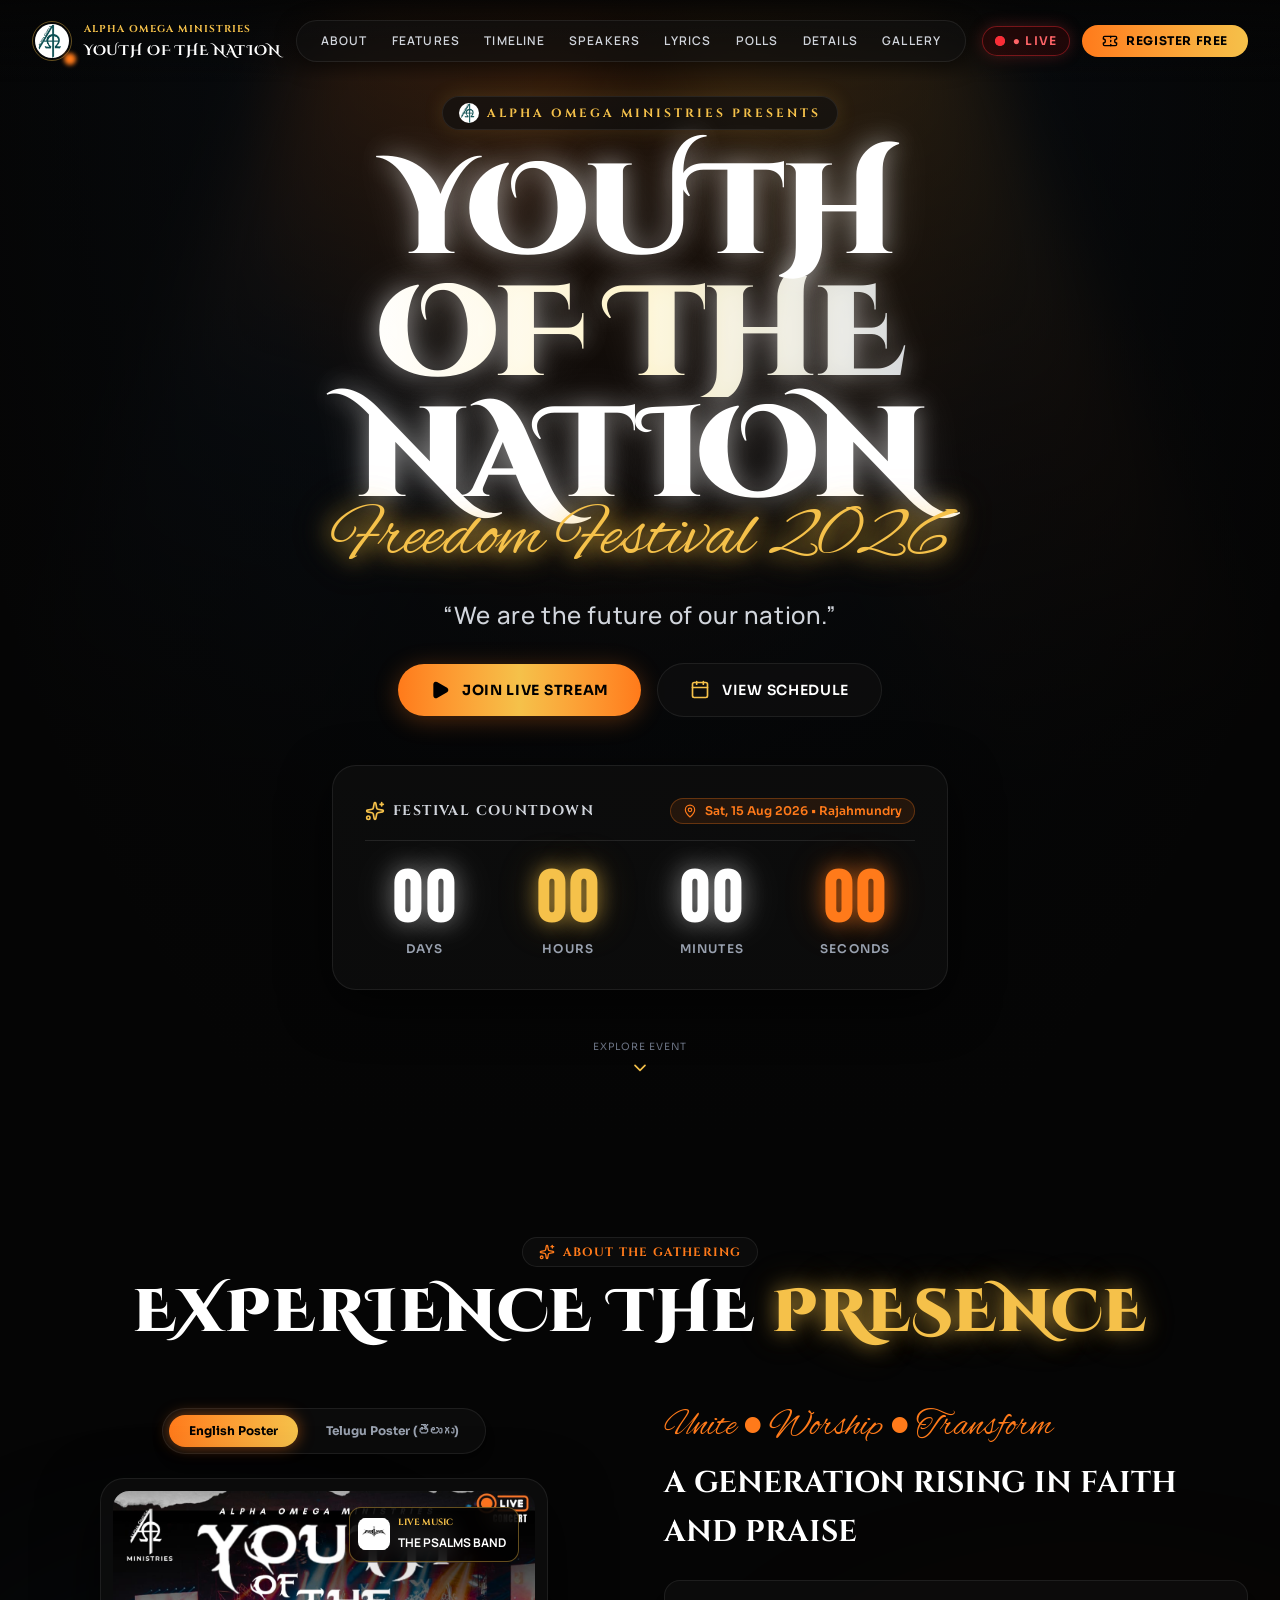
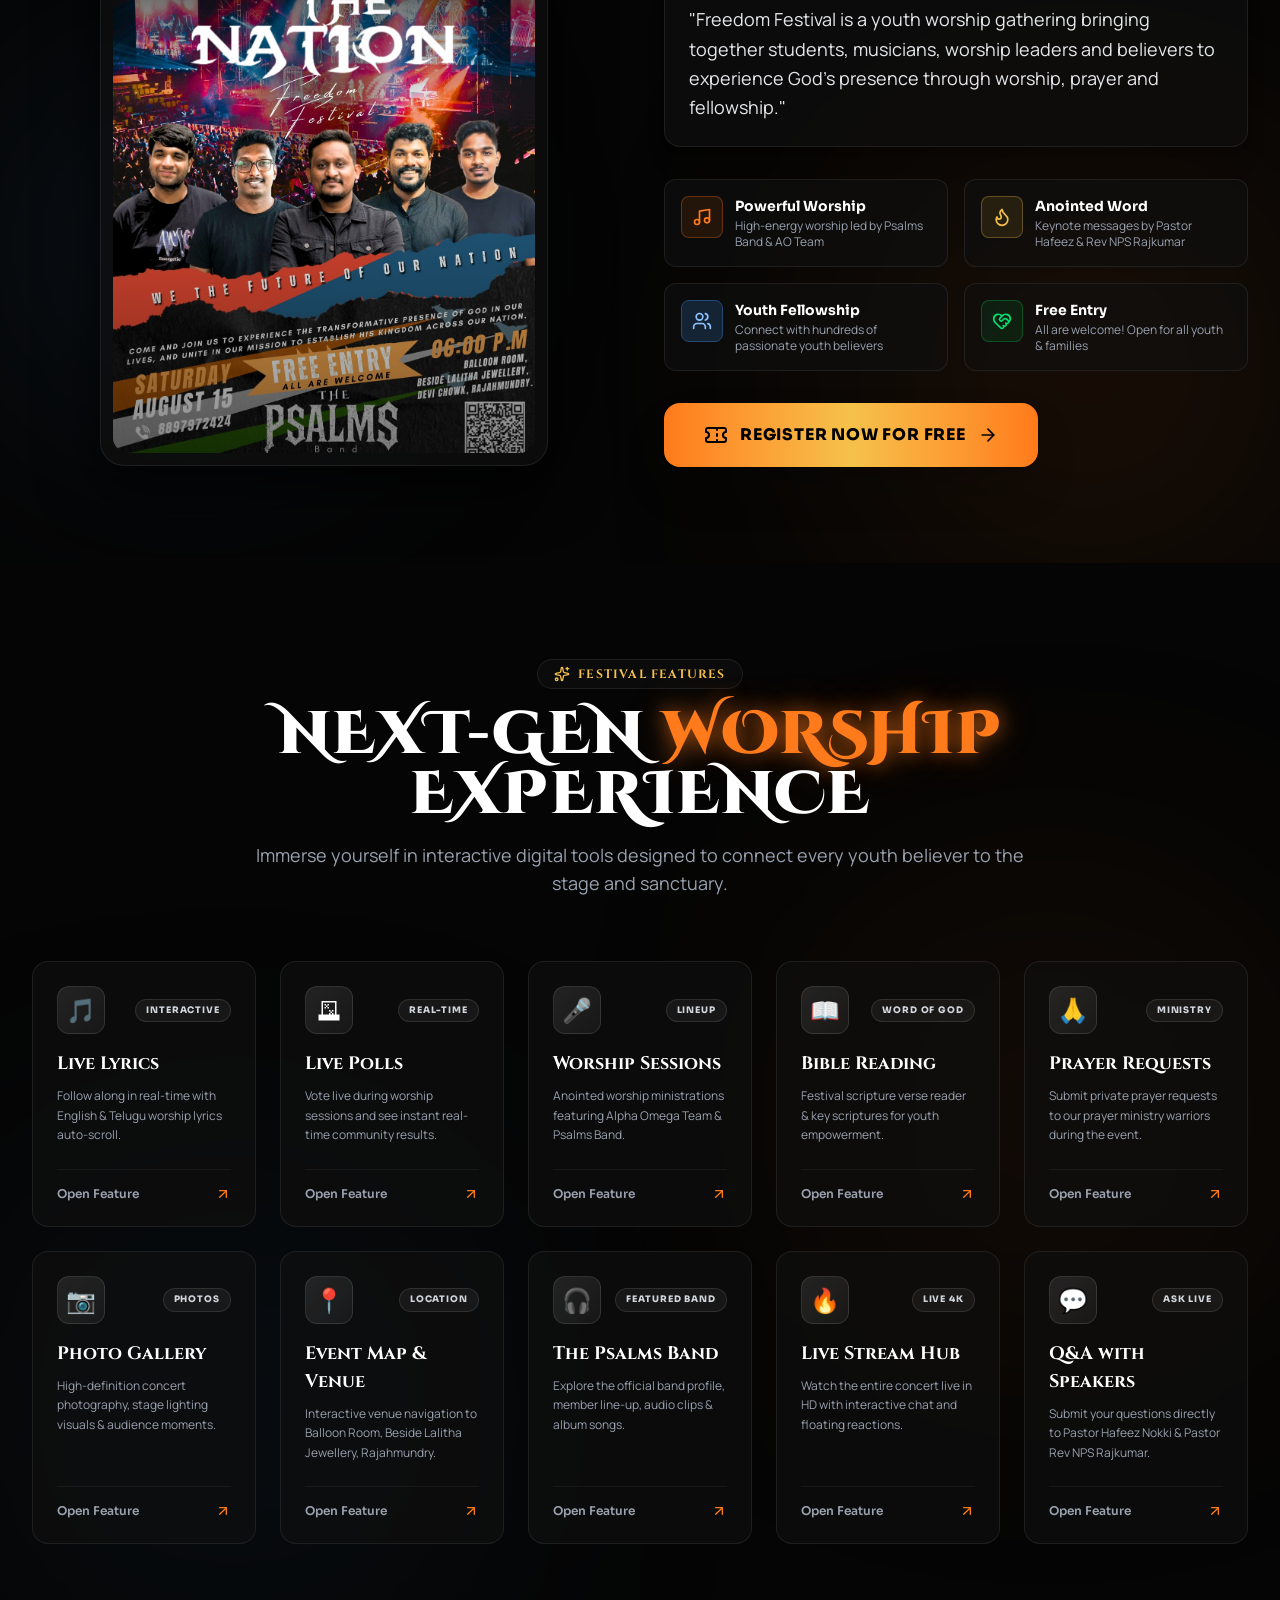
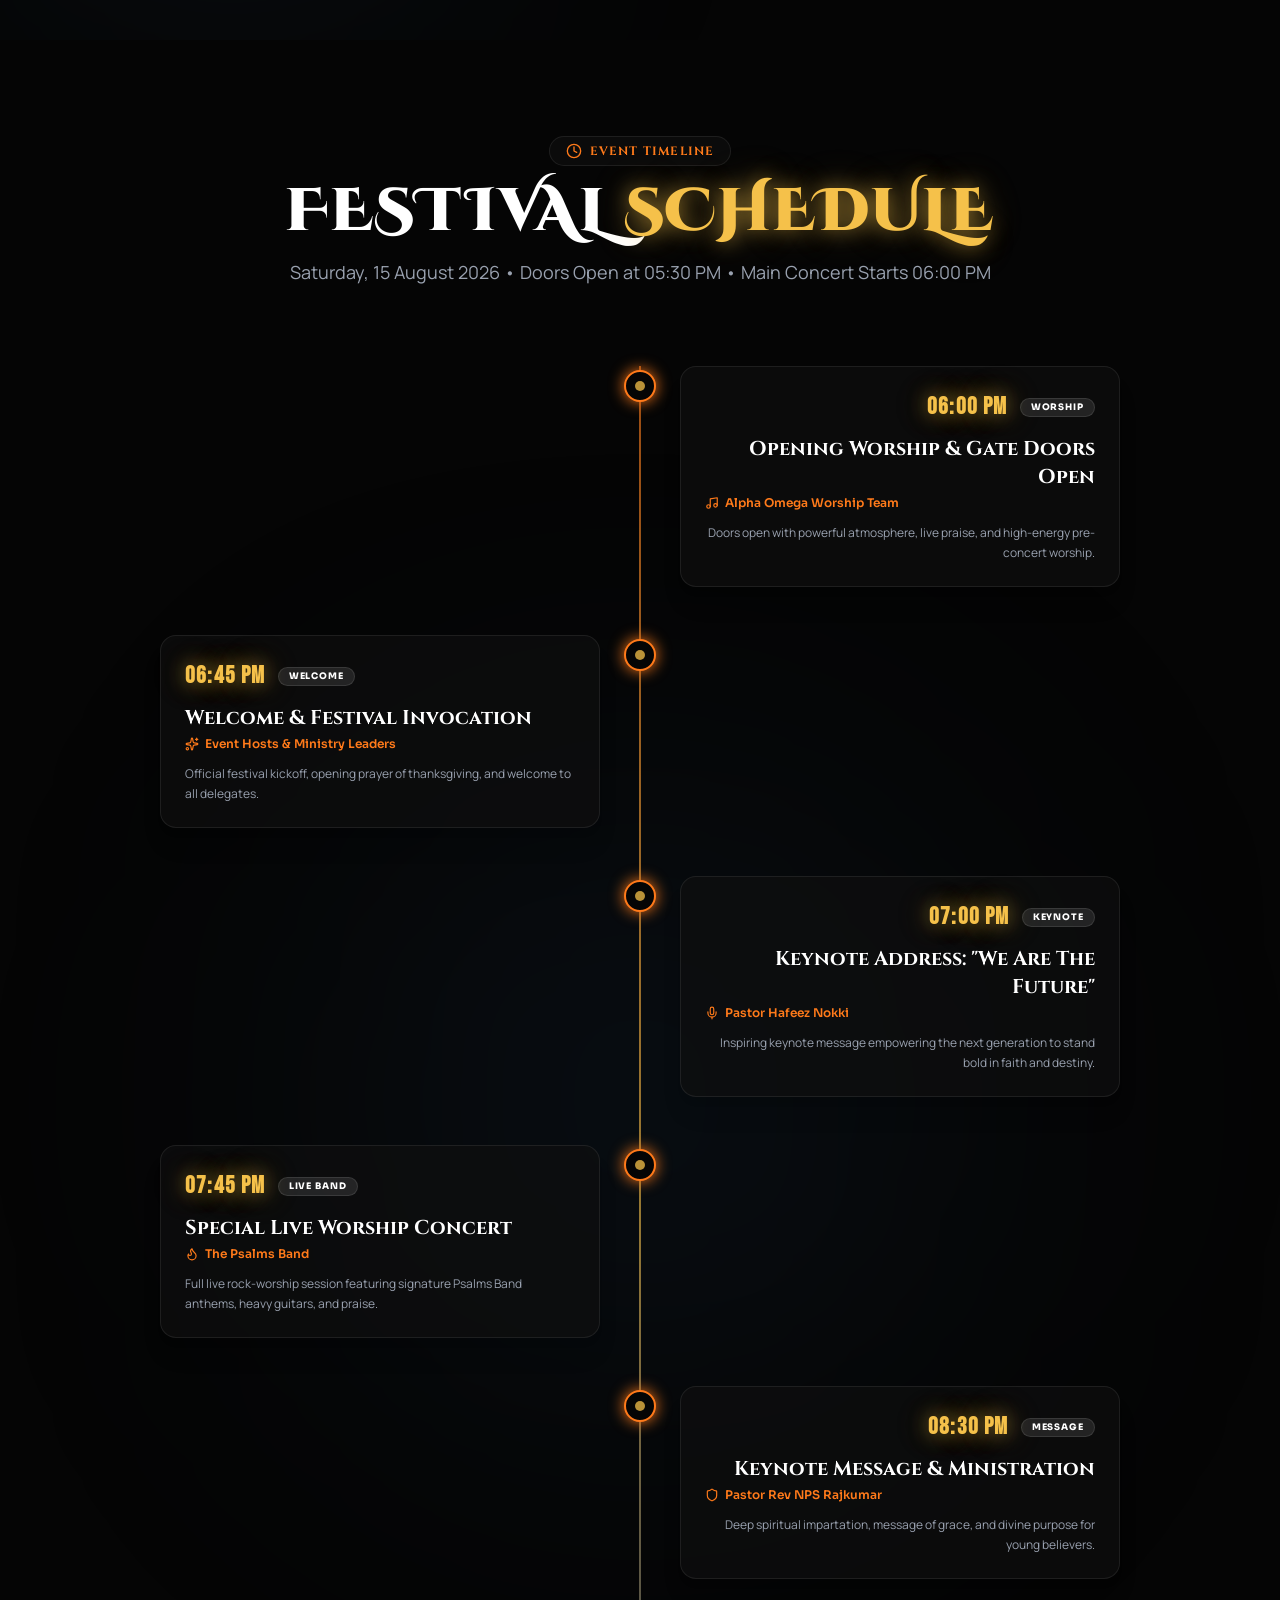
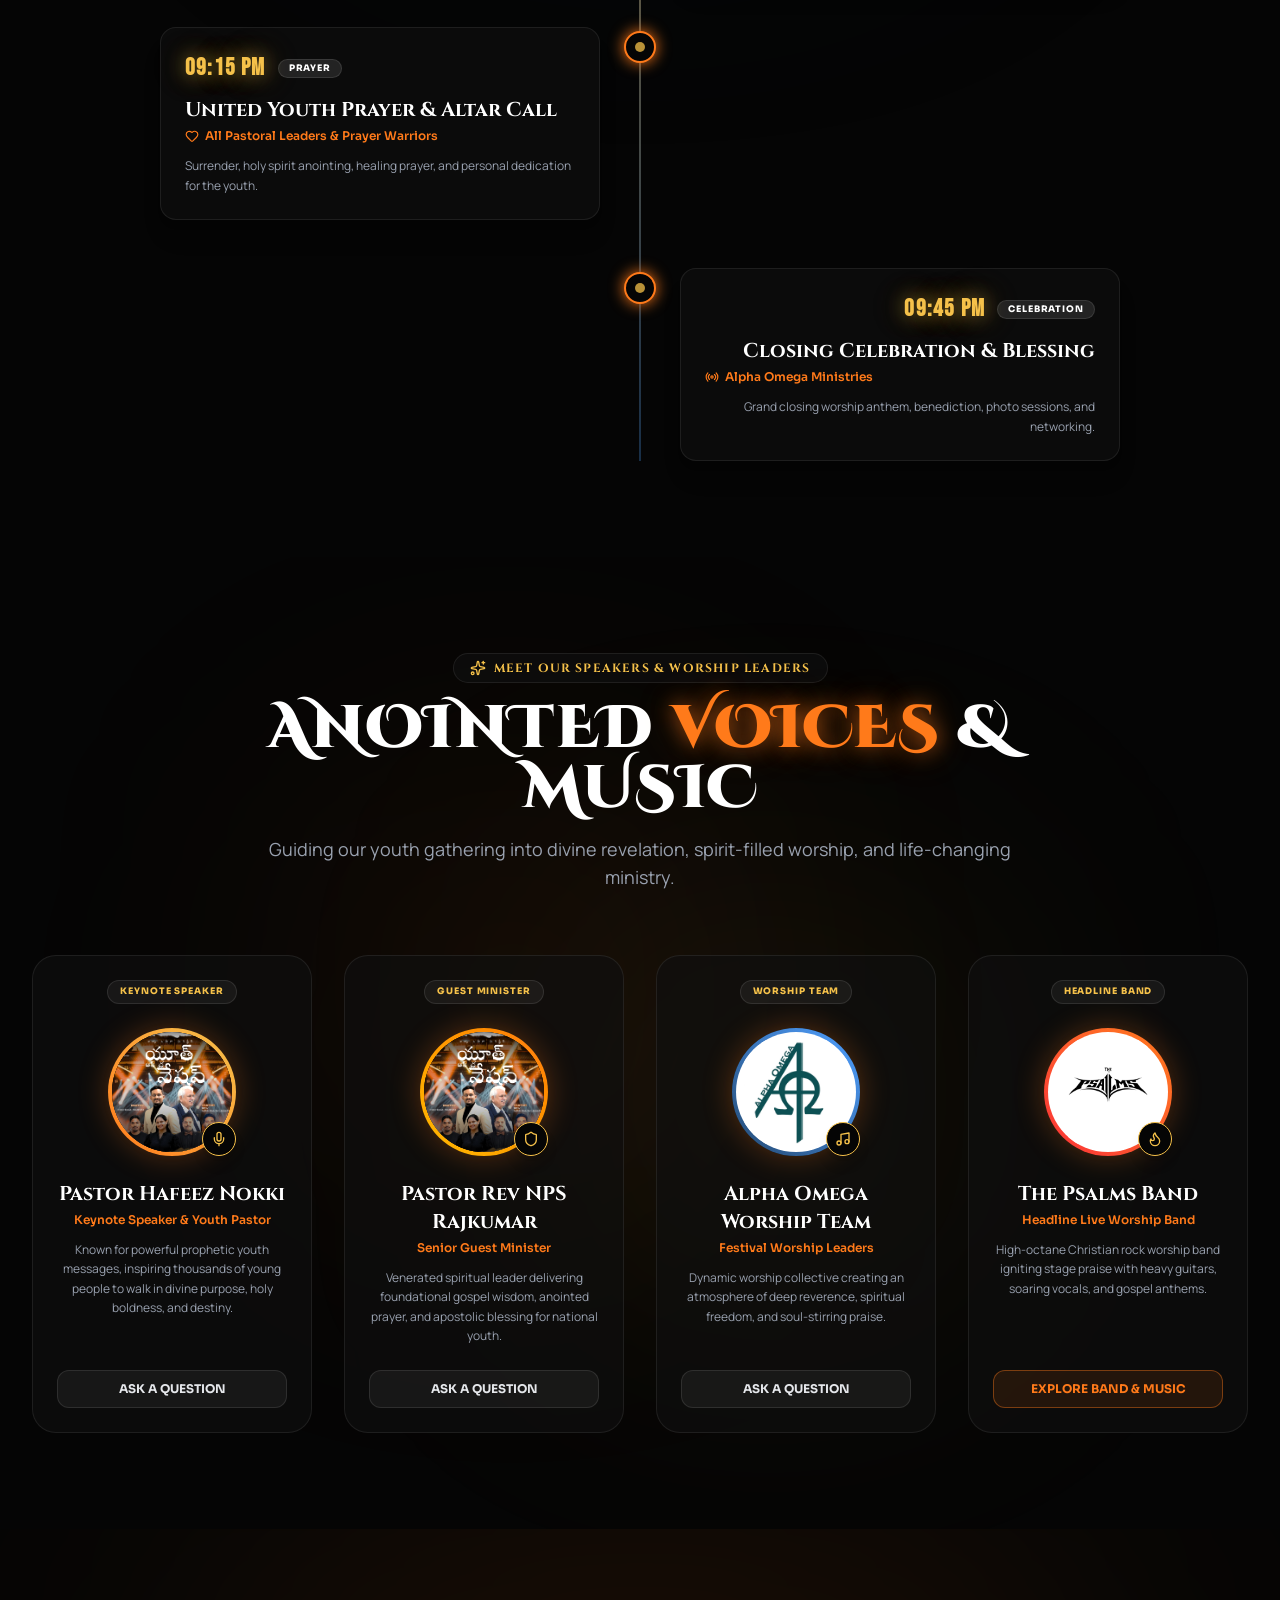
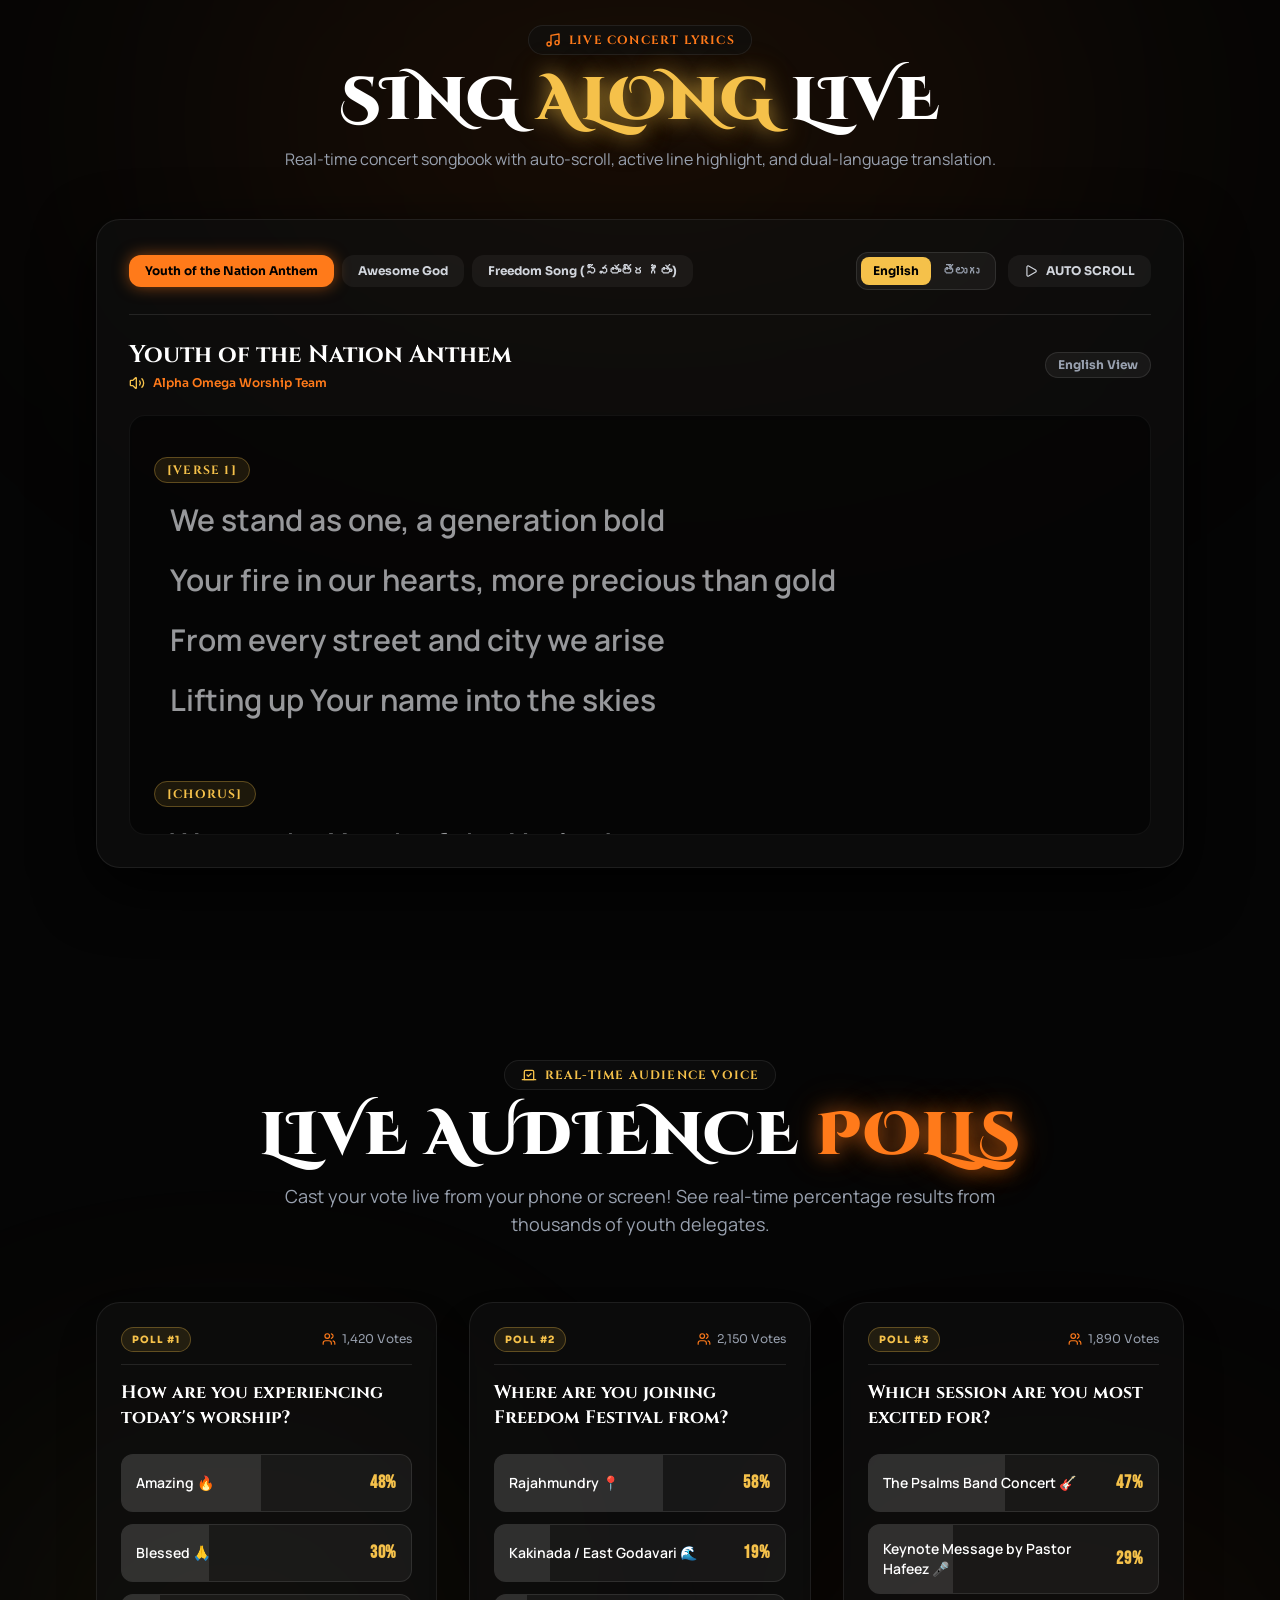
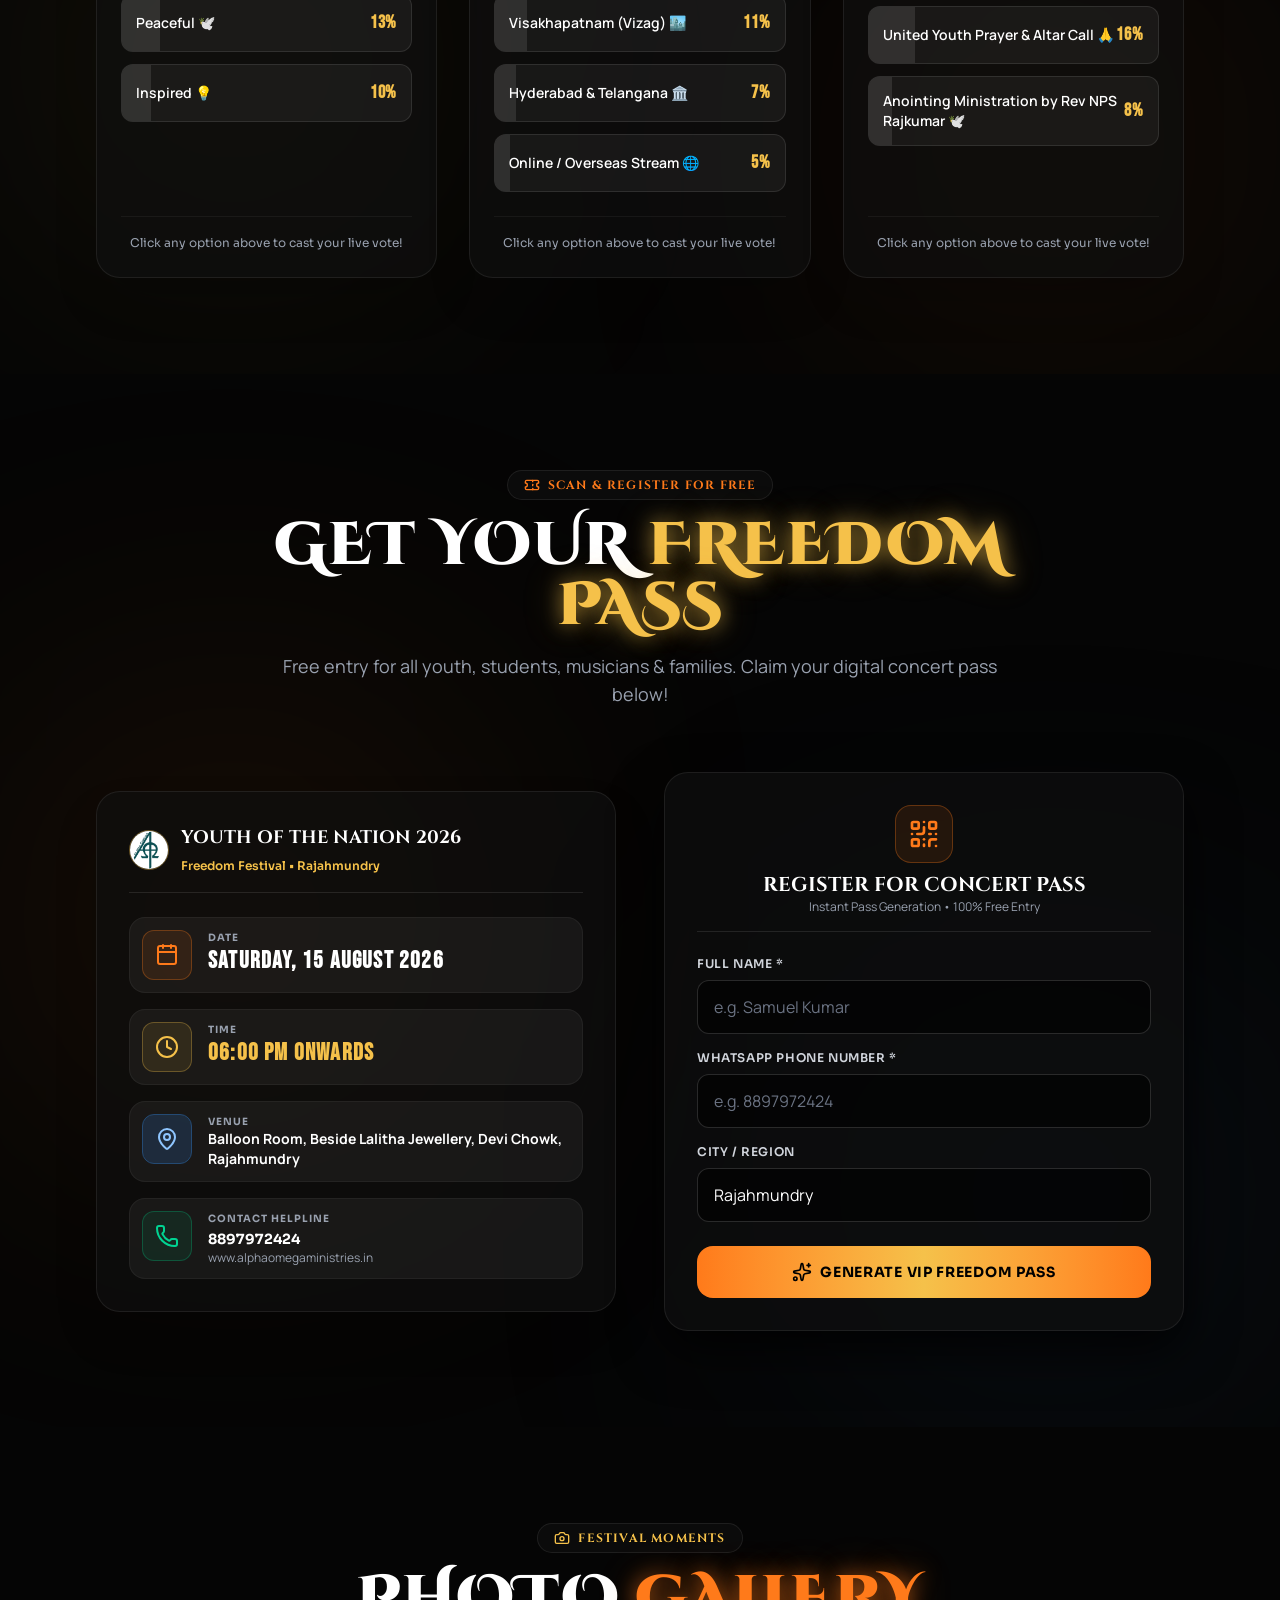
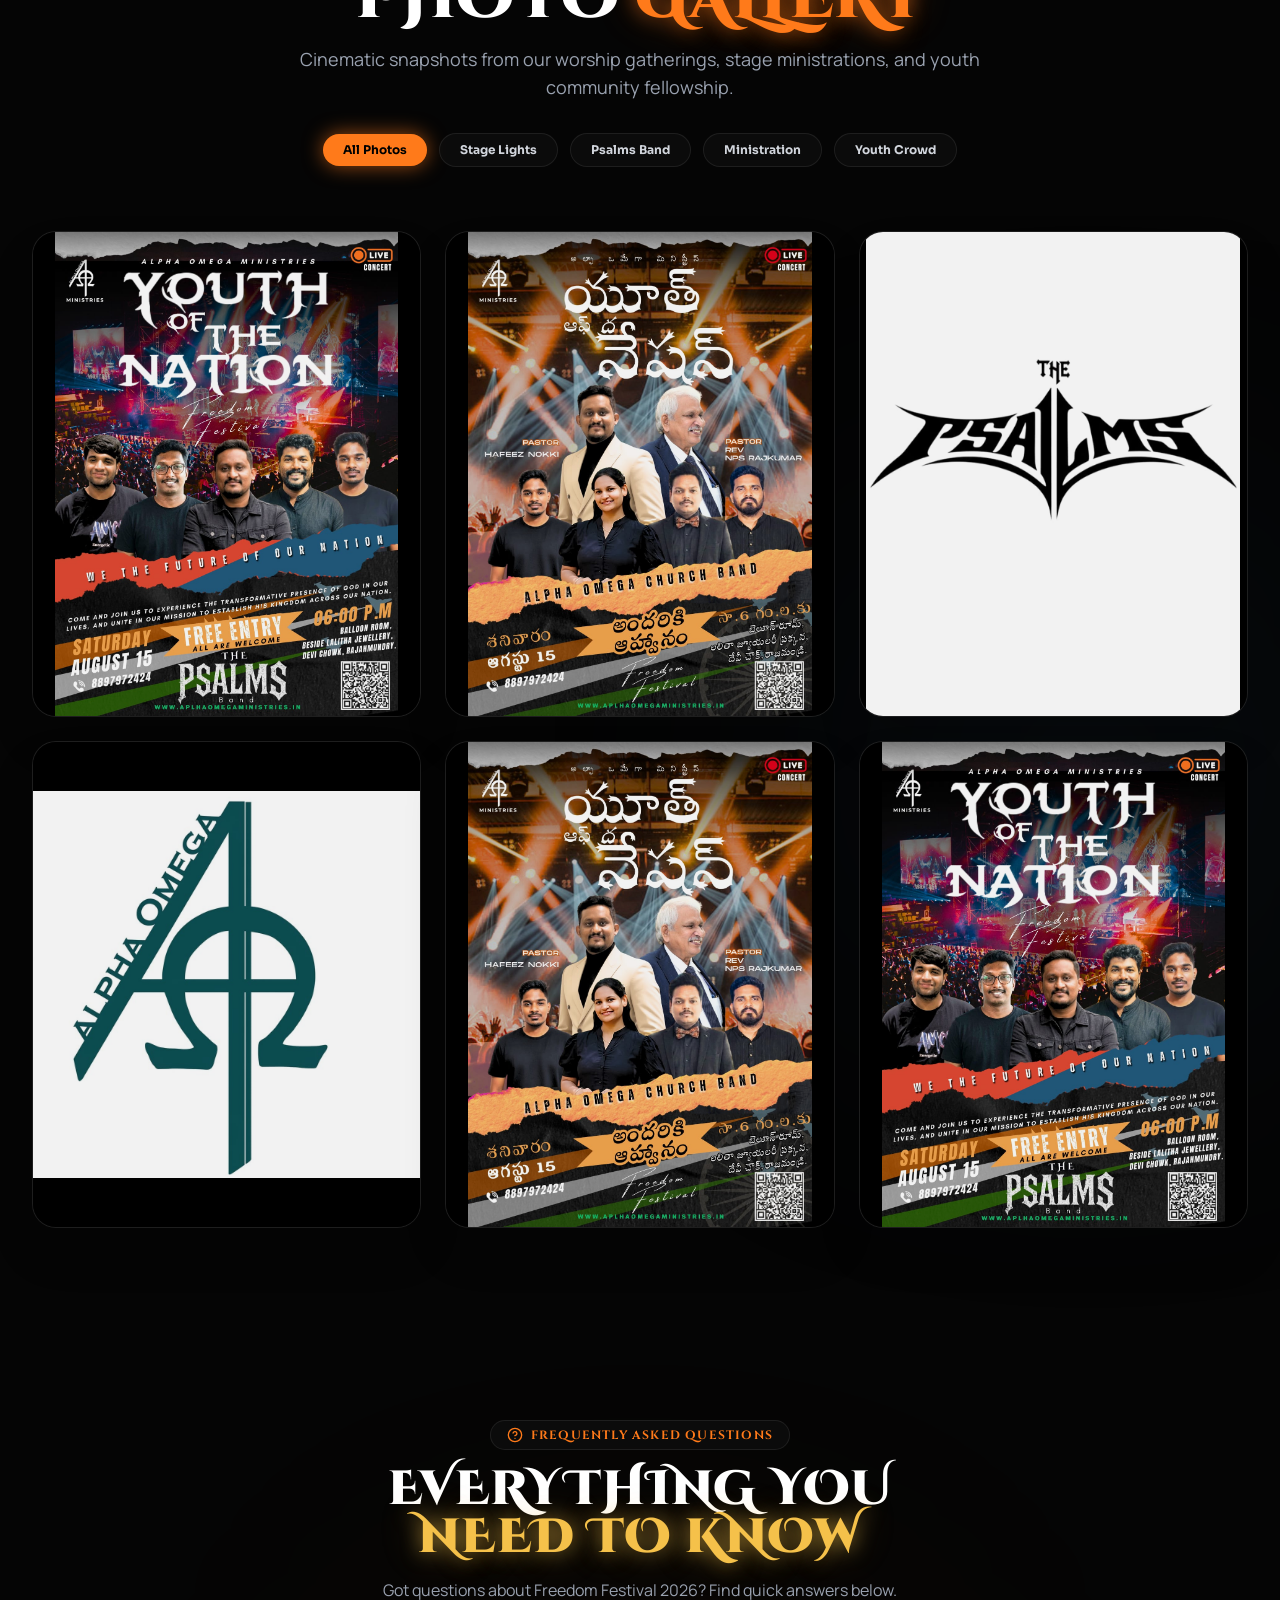
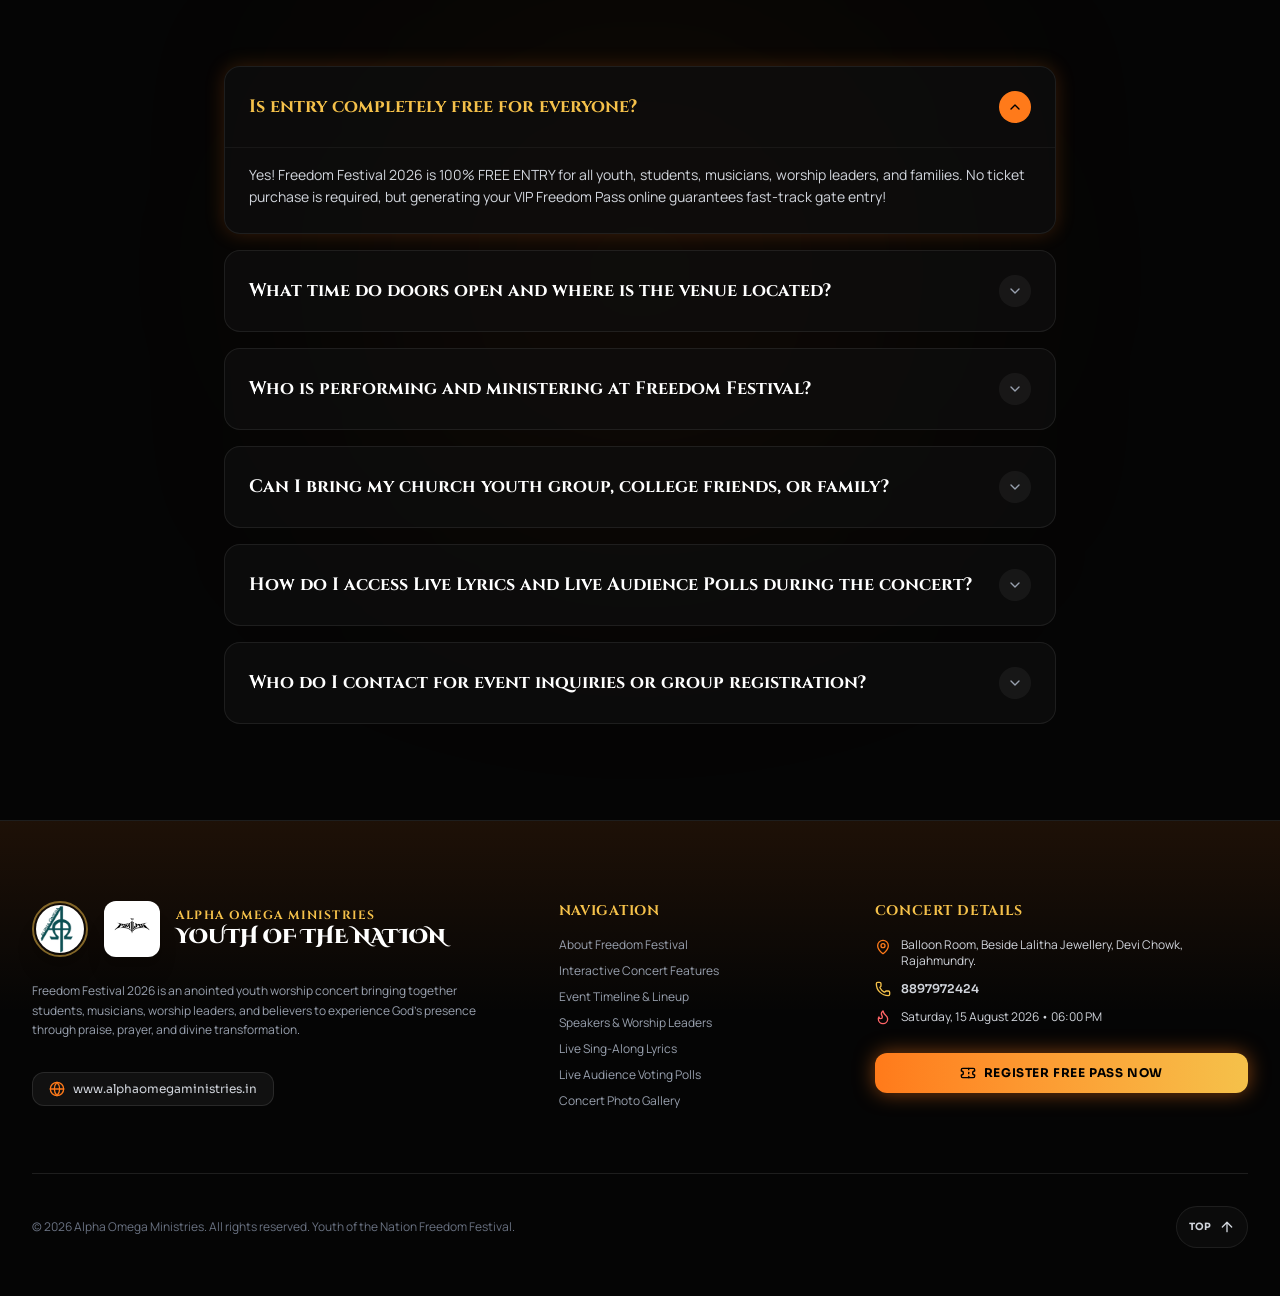
==== YOTN2026/index.html @ bcdc8e63 "Add Youth Of The Nation 2026 microsite under /YOTN2026 and homepage event CTA" ====
<!doctype html>
<html lang="en" class="dark scroll-smooth">
  <head>
    <meta charset="UTF-8" />
    <link rel="icon" type="image/jpeg" href="./assets/Church Logo.jpeg" />
    <meta name="viewport" content="width=device-width, initial-scale=1.0, maximum-scale=1.0, user-scalable=no" />
    <title>YOUTH OF THE NATION - Freedom Festival 2026 | Live Youth Worship Gathering</title>
    <meta name="description" content="Freedom Festival 2026 is a premier youth worship gathering bringing together students, musicians, worship leaders and believers to experience God's presence through worship, prayer, and fellowship." />
    
    <!-- Google Fonts -->
    <link rel="preconnect" href="https://fonts.googleapis.com">
    <link rel="preconnect" href="https://fonts.gstatic.com" crossorigin>
    <link href="https://fonts.googleapis.com/css2?family=Alex+Brush&family=Bebas+Neue&family=Cinzel+Decorative:wght@400;700;900&family=Cinzel:wght@400;600;700;800;900&family=Great+Vibes&family=Manrope:wght@300;400;500;600;700;800&family=Plus+Jakarta+Sans:wght@400;500;600;700;800&family=Sora:wght@400;500;600;700;800&display=swap" rel="stylesheet">
    <script type="module" crossorigin src="./assets/index-CMSytMIV.js"></script>
    <link rel="stylesheet" crossorigin href="./assets/index-DAv_nYf-.css">
  </head>
  <body class="bg-[#050505] text-white selection:bg-[#FF7A1A]/30 selection:text-white overflow-x-hidden antialiased font-manrope">
    <div id="root"></div>
  </body>
</html>
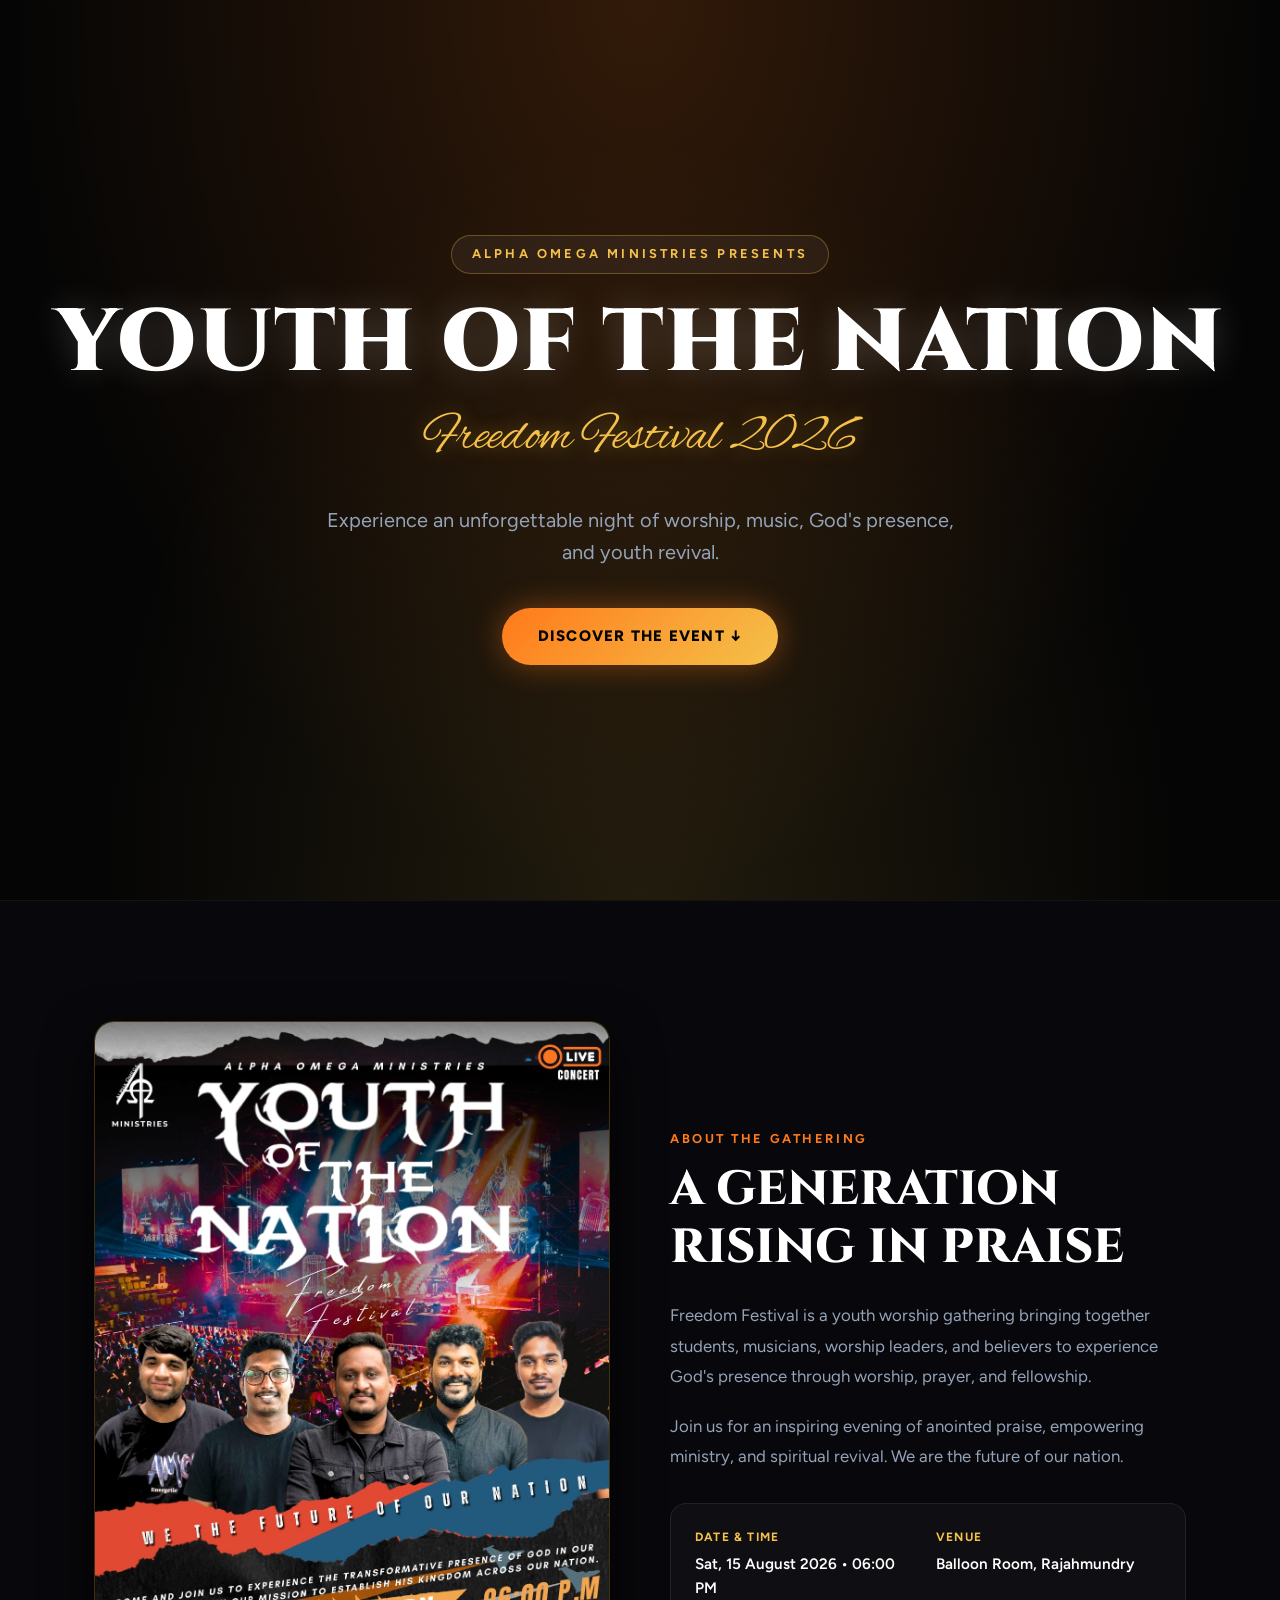
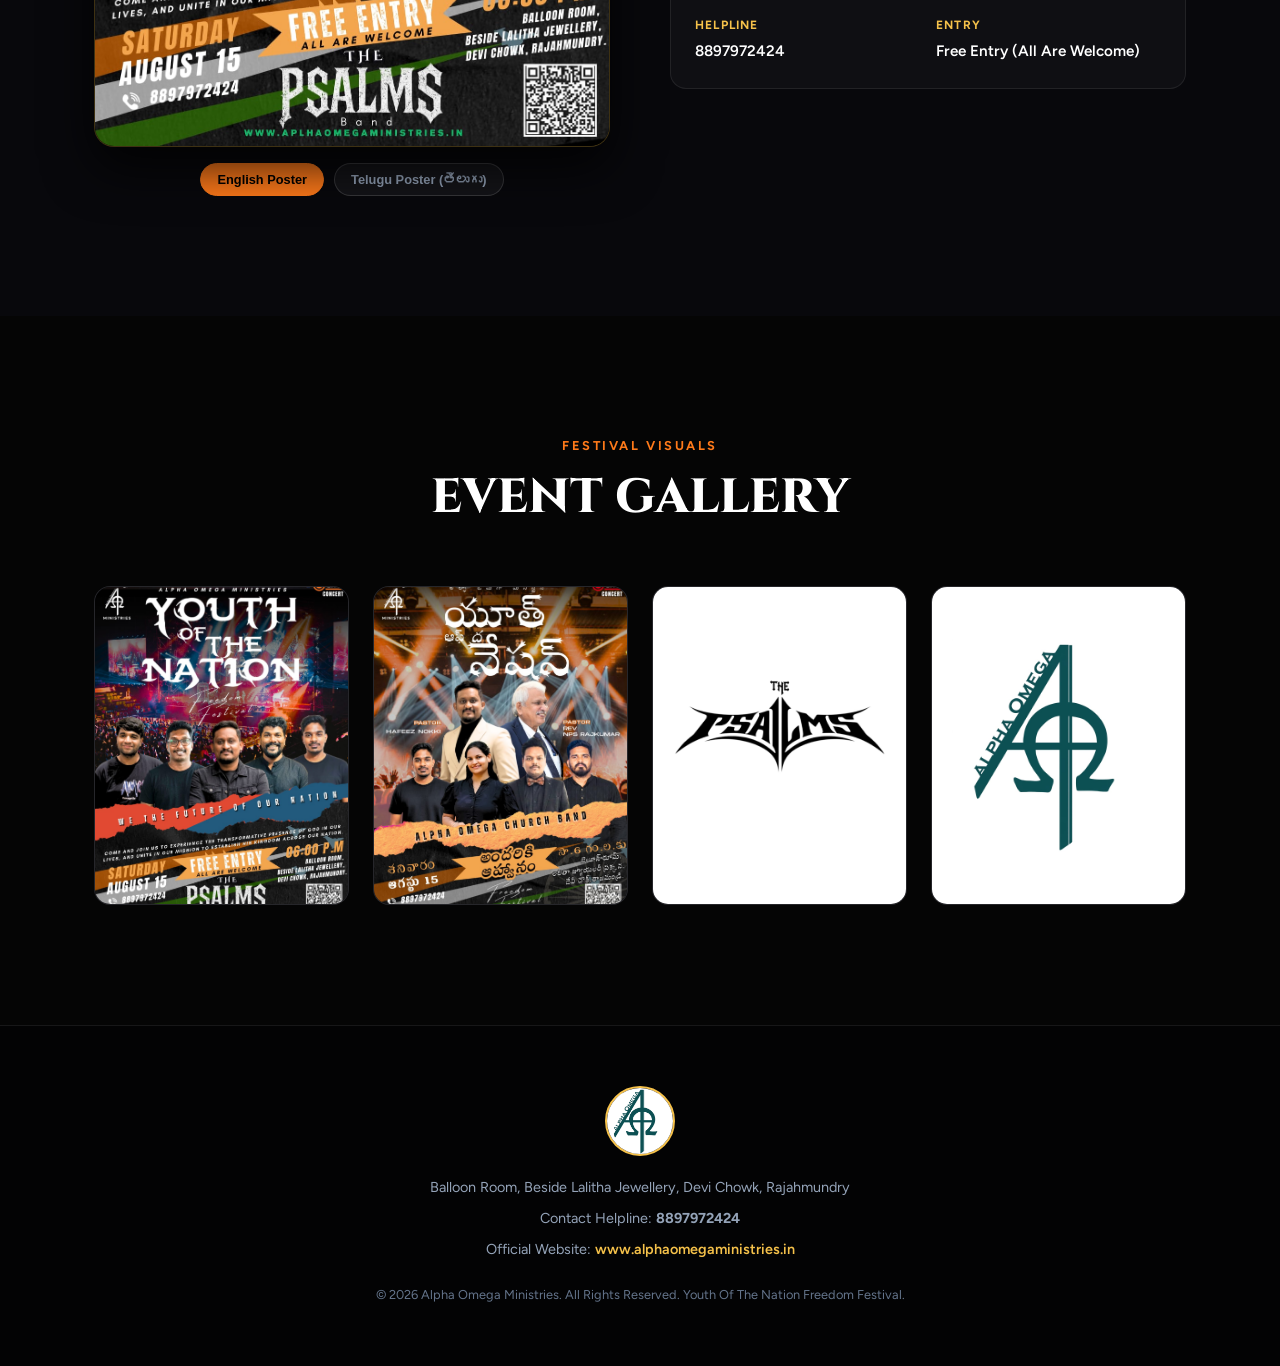
==== commit 0319ef18: "Simplify YOTN2026 microsite to minimal 4 sections per user request" ====
--- a/YOTN2026/index.html
+++ b/YOTN2026/index.html
@@ -1,20 +1,564 @@
-<!doctype html>
-<html lang="en" class="dark scroll-smooth">
-  <head>
-    <meta charset="UTF-8" />
-    <link rel="icon" type="image/jpeg" href="./assets/Church Logo.jpeg" />
-    <meta name="viewport" content="width=device-width, initial-scale=1.0, maximum-scale=1.0, user-scalable=no" />
-    <title>YOUTH OF THE NATION - Freedom Festival 2026 | Live Youth Worship Gathering</title>
-    <meta name="description" content="Freedom Festival 2026 is a premier youth worship gathering bringing together students, musicians, worship leaders and believers to experience God's presence through worship, prayer, and fellowship." />
-    
-    <!-- Google Fonts -->
-    <link rel="preconnect" href="https://fonts.googleapis.com">
-    <link rel="preconnect" href="https://fonts.gstatic.com" crossorigin>
-    <link href="https://fonts.googleapis.com/css2?family=Alex+Brush&family=Bebas+Neue&family=Cinzel+Decorative:wght@400;700;900&family=Cinzel:wght@400;600;700;800;900&family=Great+Vibes&family=Manrope:wght@300;400;500;600;700;800&family=Plus+Jakarta+Sans:wght@400;500;600;700;800&family=Sora:wght@400;500;600;700;800&display=swap" rel="stylesheet">
-    <script type="module" crossorigin src="./assets/index-CMSytMIV.js"></script>
-    <link rel="stylesheet" crossorigin href="./assets/index-DAv_nYf-.css">
-  </head>
-  <body class="bg-[#050505] text-white selection:bg-[#FF7A1A]/30 selection:text-white overflow-x-hidden antialiased font-manrope">
-    <div id="root"></div>
-  </body>
+<!DOCTYPE html>
+<html lang="en">
+<head>
+<meta charset="UTF-8">
+<meta name="viewport" content="width=device-width, initial-scale=1.0">
+
+<title>YOUTH OF THE NATION | Freedom Festival 2026</title>
+
+<!-- SEO -->
+<meta name="description" content="Youth Of The Nation - Freedom Festival 2026. An unforgettable night of worship, music, God's presence, and youth revival in Rajahmundry.">
+
+<!-- Open Graph -->
+<meta property="og:type" content="website">
+<meta property="og:title" content="YOUTH OF THE NATION | Freedom Festival 2026">
+<meta property="og:description" content="Join us for Freedom Festival 2026 in Rajahmundry. Experience worship, music, and God's presence.">
+
+<meta name="theme-color" content="#050505">
+
+<link rel="icon" href="../logo.jpg">
+
+<!-- Google Fonts: Cinzel & Figtree & Alex Brush -->
+<link rel="preconnect" href="https://fonts.googleapis.com">
+<link rel="preconnect" href="https://fonts.gstatic.com" crossorigin>
+<link href="https://fonts.googleapis.com/css2?family=Alex+Brush&family=Cinzel:wght@400;600;700;800;900&family=Figtree:wght@300;400;500;600;700;800&display=swap" rel="stylesheet">
+
+<style>
+
+*{
+  margin:0;
+  padding:0;
+  box-sizing:border-box;
+}
+
+:root{
+  --bg:#050505;
+  --card-bg:#0d0d12;
+  --accent-orange:#FF7A1A;
+  --accent-gold:#F5C14A;
+  --text-main:#ffffff;
+  --text-muted:#94a3b8;
+}
+
+html{
+  scroll-behavior: smooth;
+}
+
+body{
+  font-family:'Figtree', sans-serif;
+  background-color:var(--bg);
+  color:var(--text-main);
+  line-height:1.6;
+  overflow-x:hidden;
+  -webkit-font-smoothing:antialiased;
+}
+
+h1, h2, h3, h4, .font-cinzel {
+  font-family: 'Cinzel', serif;
+}
+
+.font-script {
+  font-family: 'Alex Brush', cursive;
+}
+
+/* CONTAINER */
+.container {
+  width: 100%;
+  max-width: 1140px;
+  margin: 0 auto;
+  padding: 0 24px;
+}
+
+/* SECTION 1: HERO */
+.hero {
+  min-height: 100vh;
+  display: flex;
+  flex-direction: column;
+  justify-content: center;
+  align-items: center;
+  text-align: center;
+  position: relative;
+  padding: 80px 24px;
+  background: 
+    radial-gradient(ellipse at top, rgba(255, 122, 26, 0.18) 0%, rgba(5, 5, 5, 0) 70%),
+    radial-gradient(ellipse at bottom, rgba(245, 193, 74, 0.12) 0%, rgba(5, 5, 5, 0) 60%),
+    #050505;
+}
+
+.hero-badge {
+  display: inline-block;
+  padding: 8px 20px;
+  background: rgba(255, 255, 255, 0.05);
+  border: 1px solid rgba(245, 193, 74, 0.3);
+  border-radius: 999px;
+  font-size: 0.8rem;
+  font-weight: 700;
+  letter-spacing: 0.25em;
+  color: var(--accent-gold);
+  text-transform: uppercase;
+  margin-bottom: 24px;
+}
+
+.hero-title {
+  font-size: clamp(2.8rem, 8vw, 5.5rem);
+  font-weight: 900;
+  letter-spacing: 0.02em;
+  line-height: 1.05;
+  color: #ffffff;
+  margin-bottom: 8px;
+  text-shadow: 0 0 35px rgba(255, 255, 255, 0.2);
+}
+
+.hero-subtitle {
+  font-size: clamp(1.8rem, 4vw, 3.2rem);
+  color: var(--accent-gold);
+  margin-bottom: 24px;
+  text-shadow: 0 0 20px rgba(245, 193, 74, 0.4);
+}
+
+.hero-desc {
+  font-size: clamp(1rem, 2vw, 1.25rem);
+  color: var(--text-muted);
+  max-width: 640px;
+  margin: 0 auto 40px;
+  font-weight: 400;
+}
+
+.hero-btn {
+  display: inline-flex;
+  align-items: center;
+  gap: 10px;
+  padding: 16px 36px;
+  border-radius: 999px;
+  background: linear-gradient(135deg, var(--accent-orange), var(--accent-gold));
+  color: #050505;
+  font-weight: 800;
+  font-size: 0.95rem;
+  text-decoration: none;
+  letter-spacing: 0.08em;
+  text-transform: uppercase;
+  box-shadow: 0 0 30px rgba(255, 122, 26, 0.4);
+  transition: all 0.3s ease;
+}
+
+.hero-btn:hover {
+  transform: translateY(-3px) scale(1.03);
+  box-shadow: 0 0 45px rgba(255, 122, 26, 0.7);
+}
+
+/* SECTION 2: ABOUT THE EVENT */
+.about {
+  padding: 120px 0;
+  background: #08080c;
+  border-top: 1px solid rgba(255, 255, 255, 0.05);
+}
+
+.about-grid {
+  display: grid;
+  grid-template-columns: 1fr 1fr;
+  gap: 60px;
+  align-items: center;
+}
+
+.poster-wrapper {
+  position: relative;
+  border-radius: 20px;
+  overflow: hidden;
+  border: 1px solid rgba(245, 193, 74, 0.25);
+  box-shadow: 0 20px 50px rgba(0,0,0,0.8);
+  background: #000;
+}
+
+.poster-img {
+  width: 100%;
+  height: auto;
+  display: block;
+  transition: transform 0.5s ease;
+}
+
+.poster-wrapper:hover .poster-img {
+  transform: scale(1.03);
+}
+
+.poster-tabs {
+  display: flex;
+  justify-content: center;
+  gap: 10px;
+  margin-top: 16px;
+}
+
+.tab-btn {
+  padding: 8px 16px;
+  border-radius: 999px;
+  border: 1px solid rgba(255, 255, 255, 0.15);
+  background: rgba(255, 255, 255, 0.05);
+  color: var(--text-muted);
+  font-size: 0.8rem;
+  font-weight: 600;
+  cursor: pointer;
+  transition: all 0.3s ease;
+}
+
+.tab-btn.active {
+  background: var(--accent-orange);
+  color: #000;
+  border-color: var(--accent-orange);
+  font-weight: 700;
+}
+
+.about-content {
+  text-align: left;
+}
+
+.section-label {
+  font-size: 0.8rem;
+  font-weight: 700;
+  letter-spacing: 0.2em;
+  color: var(--accent-orange);
+  text-transform: uppercase;
+  margin-bottom: 12px;
+  display: block;
+}
+
+.about-title {
+  font-size: clamp(2rem, 4vw, 3rem);
+  font-weight: 800;
+  color: #ffffff;
+  margin-bottom: 24px;
+  line-height: 1.2;
+}
+
+.about-text {
+  font-size: 1.05rem;
+  color: var(--text-muted);
+  line-height: 1.8;
+  margin-bottom: 20px;
+}
+
+.event-details-card {
+  margin-top: 32px;
+  padding: 24px;
+  background: rgba(255, 255, 255, 0.03);
+  border: 1px solid rgba(255, 255, 255, 0.08);
+  border-radius: 16px;
+  display: grid;
+  grid-template-columns: 1fr 1fr;
+  gap: 16px;
+}
+
+.detail-item {
+  display: flex;
+  flex-direction: column;
+}
+
+.detail-label {
+  font-size: 0.75rem;
+  text-transform: uppercase;
+  letter-spacing: 0.1em;
+  color: var(--accent-gold);
+  font-weight: 700;
+  margin-bottom: 4px;
+}
+
+.detail-val {
+  font-size: 0.95rem;
+  color: #ffffff;
+  font-weight: 600;
+}
+
+/* SECTION 3: GALLERY */
+.gallery {
+  padding: 120px 0;
+  background: #050505;
+}
+
+.gallery-header {
+  text-align: center;
+  margin-bottom: 60px;
+}
+
+.gallery-grid {
+  display: grid;
+  grid-template-columns: repeat(auto-fit, minmax(240px, 1fr));
+  gap: 24px;
+}
+
+.gallery-card {
+  position: relative;
+  border-radius: 16px;
+  overflow: hidden;
+  border: 1px solid rgba(255, 255, 255, 0.1);
+  aspect-ratio: 4/5;
+  cursor: pointer;
+  background: #0d0d12;
+  transition: transform 0.4s ease, border-color 0.4s ease;
+}
+
+.gallery-card:hover {
+  transform: translateY(-6px);
+  border-color: var(--accent-gold);
+}
+
+.gallery-img {
+  width: 100%;
+  height: 100%;
+  object-fit: cover;
+  display: block;
+  transition: transform 0.5s ease;
+}
+
+.gallery-card:hover .gallery-img {
+  transform: scale(1.06);
+}
+
+.gallery-overlay {
+  position: absolute;
+  inset: 0;
+  background: linear-gradient(to top, rgba(0,0,0,0.85) 0%, transparent 60%);
+  opacity: 0;
+  display: flex;
+  align-items: flex-end;
+  padding: 20px;
+  transition: opacity 0.3s ease;
+}
+
+.gallery-card:hover .gallery-overlay {
+  opacity: 1;
+}
+
+.gallery-title {
+  font-size: 1rem;
+  font-weight: 700;
+  color: #ffffff;
+}
+
+/* LIGHTBOX MODAL */
+.lightbox {
+  position: fixed;
+  inset: 0;
+  background: rgba(0, 0, 0, 0.92);
+  backdrop-filter: blur(10px);
+  display: flex;
+  justify-content: center;
+  align-items: center;
+  z-index: 99999;
+  opacity: 0;
+  pointer-events: none;
+  transition: opacity 0.3s ease;
+  padding: 20px;
+}
+
+.lightbox.active {
+  opacity: 1;
+  pointer-events: auto;
+}
+
+.lightbox-img {
+  max-width: 90vw;
+  max-height: 85vh;
+  border-radius: 12px;
+  box-shadow: 0 0 50px rgba(0,0,0,0.9);
+}
+
+.lightbox-close {
+  position: absolute;
+  top: 24px;
+  right: 32px;
+  font-size: 2rem;
+  color: #ffffff;
+  cursor: pointer;
+  background: none;
+  border: none;
+}
+
+/* SECTION 4: FOOTER */
+.footer {
+  padding: 60px 0;
+  background: #030304;
+  border-top: 1px solid rgba(255, 255, 255, 0.08);
+  text-align: center;
+}
+
+.footer-logo {
+  width: 70px;
+  height: 70px;
+  border-radius: 50%;
+  margin: 0 auto 20px;
+  display: block;
+  border: 2px solid var(--accent-gold);
+}
+
+.footer-text {
+  font-size: 0.9rem;
+  color: var(--text-muted);
+  margin-bottom: 8px;
+}
+
+.footer-link {
+  color: var(--accent-gold);
+  text-decoration: none;
+  font-weight: 600;
+}
+
+.footer-copy {
+  margin-top: 24px;
+  font-size: 0.8rem;
+  color: #64748b;
+}
+
+/* RESPONSIVE */
+@media (max-width: 768px) {
+  .about-grid {
+    grid-template-columns: 1fr;
+    gap: 40px;
+  }
+
+  .event-details-card {
+    grid-template-columns: 1fr;
+  }
+}
+
+</style>
+</head>
+<body>
+
+<!-- SECTION 1: HERO -->
+<section class="hero">
+  <div class="hero-badge">ALPHA OMEGA MINISTRIES PRESENTS</div>
+  <h1 class="hero-title">YOUTH OF THE NATION</h1>
+  <div class="hero-subtitle font-script">Freedom Festival 2026</div>
+  <p class="hero-desc">
+    Experience an unforgettable night of worship, music, God's presence, and youth revival.
+  </p>
+  <a href="#about" class="hero-btn">Discover The Event ↓</a>
+</section>
+
+<!-- SECTION 2: ABOUT THE EVENT -->
+<section id="about" class="about">
+  <div class="container">
+    <div class="about-grid">
+      <!-- Left Poster -->
+      <div>
+        <div class="poster-wrapper">
+          <img id="posterDisplay" src="./assets/1.jpeg" alt="Youth Of The Nation Freedom Festival Poster" class="poster-img">
+        </div>
+        <div class="poster-tabs">
+          <button class="tab-btn active" onclick="switchPoster('./assets/1.jpeg', this)">English Poster</button>
+          <button class="tab-btn" onclick="switchPoster('./assets/2.jpeg', this)">Telugu Poster (తెలుగు)</button>
+        </div>
+      </div>
+
+      <!-- Right Description -->
+      <div class="about-content">
+        <span class="section-label">ABOUT THE GATHERING</span>
+        <h2 class="about-title">A GENERATION RISING IN PRAISE</h2>
+        <p class="about-text">
+          Freedom Festival is a youth worship gathering bringing together students, musicians, worship leaders, and believers to experience God's presence through worship, prayer, and fellowship.
+        </p>
+        <p class="about-text">
+          Join us for an inspiring evening of anointed praise, empowering ministry, and spiritual revival. We are the future of our nation.
+        </p>
+
+        <div class="event-details-card">
+          <div class="detail-item">
+            <span class="detail-label">Date & Time</span>
+            <span class="detail-val">Sat, 15 August 2026 • 06:00 PM</span>
+          </div>
+          <div class="detail-item">
+            <span class="detail-label">Venue</span>
+            <span class="detail-val">Balloon Room, Rajahmundry</span>
+          </div>
+          <div class="detail-item">
+            <span class="detail-label">Helpline</span>
+            <span class="detail-val">8897972424</span>
+          </div>
+          <div class="detail-item">
+            <span class="detail-label">Entry</span>
+            <span class="detail-val">Free Entry (All Are Welcome)</span>
+          </div>
+        </div>
+      </div>
+    </div>
+  </div>
+</section>
+
+<!-- SECTION 3: GALLERY -->
+<section class="gallery">
+  <div class="container">
+    <div class="gallery-header">
+      <span class="section-label">FESTIVAL VISUALS</span>
+      <h2 class="about-title" style="margin-bottom:0;">EVENT GALLERY</h2>
+    </div>
+
+    <div class="gallery-grid">
+      <div class="gallery-card" onclick="openLightbox('./assets/1.jpeg')">
+        <img src="./assets/1.jpeg" alt="Freedom Festival English Poster" class="gallery-img">
+        <div class="gallery-overlay">
+          <span class="gallery-title">English Concert Poster</span>
+        </div>
+      </div>
+
+      <div class="gallery-card" onclick="openLightbox('./assets/2.jpeg')">
+        <img src="./assets/2.jpeg" alt="Freedom Festival Telugu Poster" class="gallery-img">
+        <div class="gallery-overlay">
+          <span class="gallery-title">Telugu Regional Poster</span>
+        </div>
+      </div>
+
+      <div class="gallery-card" onclick="openLightbox('./assets/Band Logo.jpeg')">
+        <img src="./assets/Band Logo.jpeg" alt="The Psalms Band Emblem" class="gallery-img" style="object-fit:contain; background:#fff; padding:20px;">
+        <div class="gallery-overlay">
+          <span class="gallery-title">The Psalms Band Emblem</span>
+        </div>
+      </div>
+
+      <div class="gallery-card" onclick="openLightbox('./assets/Church Logo.jpeg')">
+        <img src="./assets/Church Logo.jpeg" alt="Alpha Omega Ministries Seal" class="gallery-img" style="object-fit:contain; background:#fff; padding:20px;">
+        <div class="gallery-overlay">
+          <span class="gallery-title">Alpha Omega Ministries Seal</span>
+        </div>
+      </div>
+    </div>
+  </div>
+</section>
+
+<!-- LIGHTBOX MODAL -->
+<div id="lightbox" class="lightbox" onclick="closeLightbox()">
+  <button class="lightbox-close" onclick="closeLightbox()">&times;</button>
+  <img id="lightboxImg" src="" alt="Enlarged gallery view" class="lightbox-img" onclick="event.stopPropagation()">
+</div>
+
+<!-- SECTION 4: FOOTER -->
+<footer class="footer">
+  <div class="container">
+    <img src="../logo.jpg" alt="Alpha Omega Ministries Logo" class="footer-logo">
+    <div class="footer-text">Balloon Room, Beside Lalitha Jewellery, Devi Chowk, Rajahmundry</div>
+    <div class="footer-text">Contact Helpline: <strong>8897972424</strong></div>
+    <div class="footer-text">
+      Official Website: <a href="https://www.alphaomegaministries.in" target="_blank" class="footer-link">www.alphaomegaministries.in</a>
+    </div>
+    <div class="footer-copy">
+      © 2026 Alpha Omega Ministries. All Rights Reserved. Youth Of The Nation Freedom Festival.
+    </div>
+  </div>
+</footer>
+
+<script>
+function switchPoster(src, btn) {
+  document.getElementById('posterDisplay').src = src;
+  document.querySelectorAll('.tab-btn').forEach(b => b.classList.remove('active'));
+  btn.classList.add('active');
+}
+
+function openLightbox(src) {
+  document.getElementById('lightboxImg').src = src;
+  document.getElementById('lightbox').classList.add('active');
+}
+
+function closeLightbox() {
+  document.getElementById('lightbox').classList.remove('active');
+}
+</script>
+
+</body>
 </html>
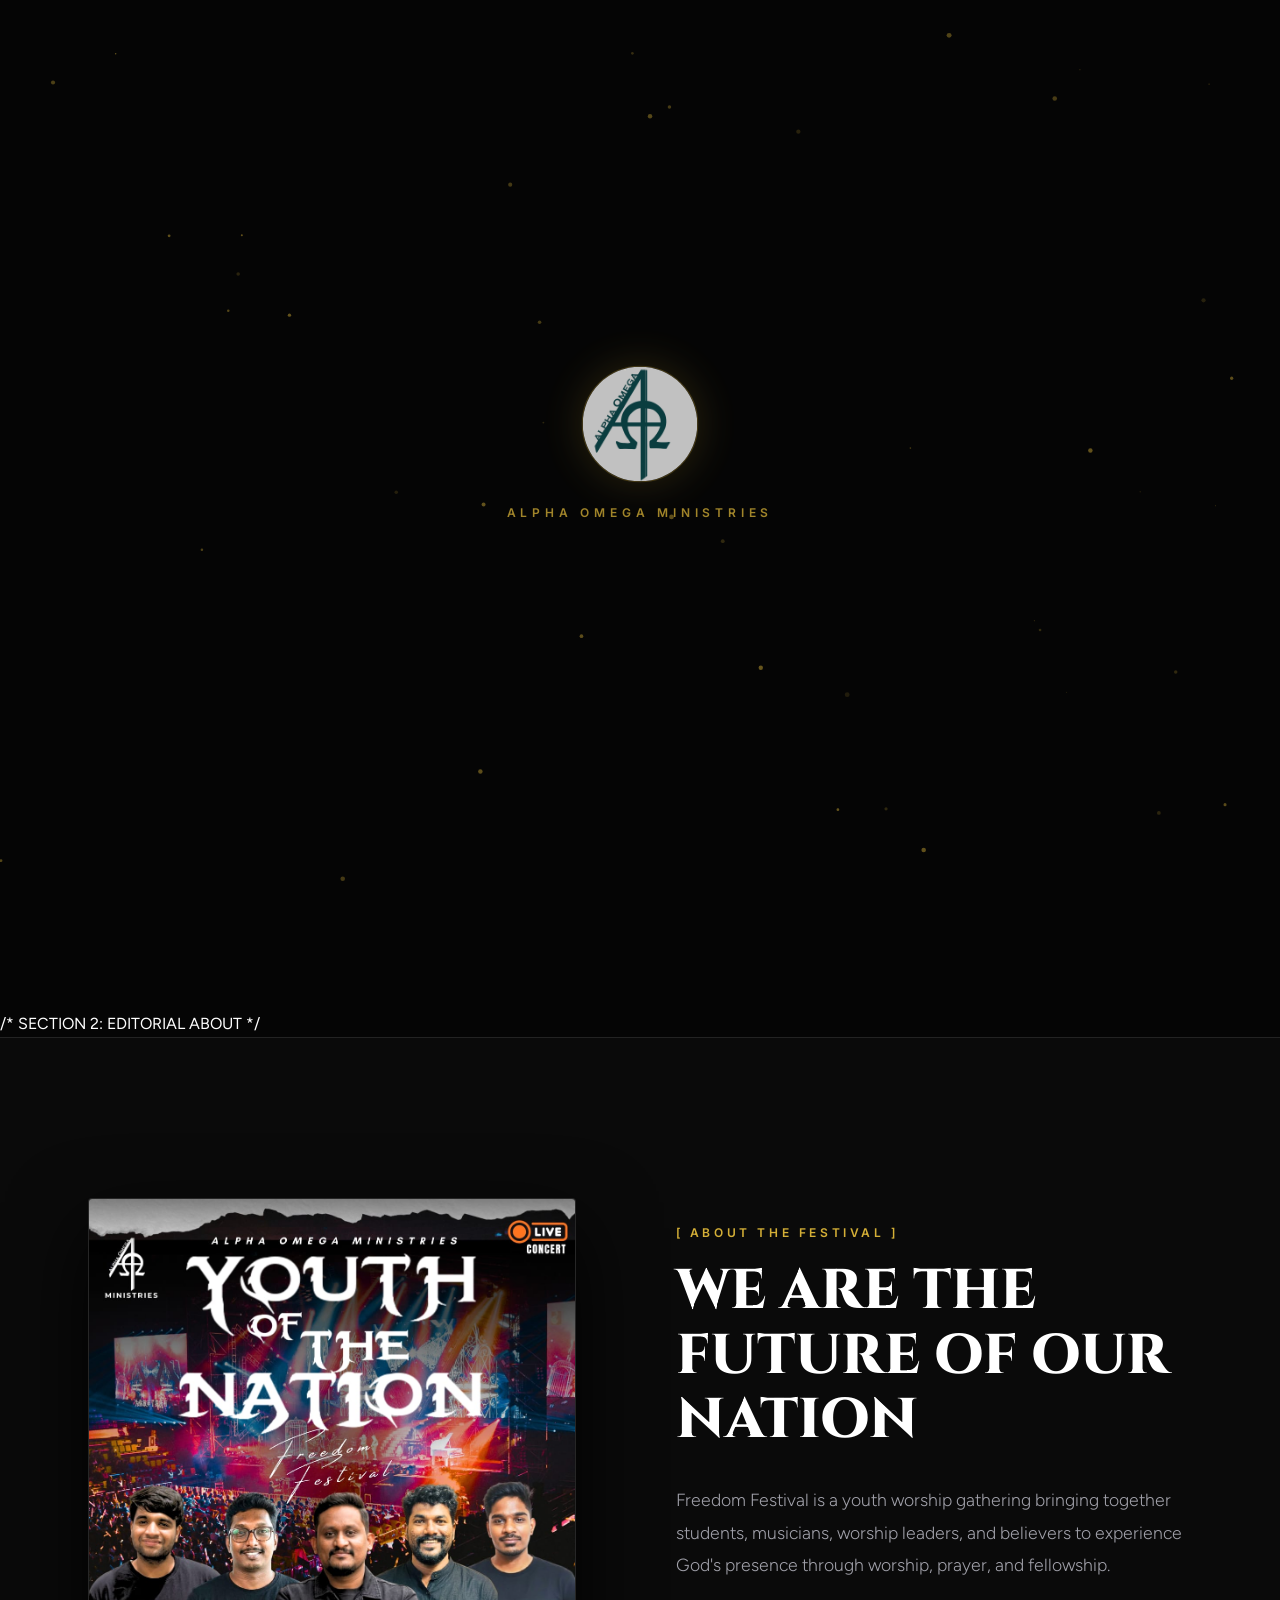
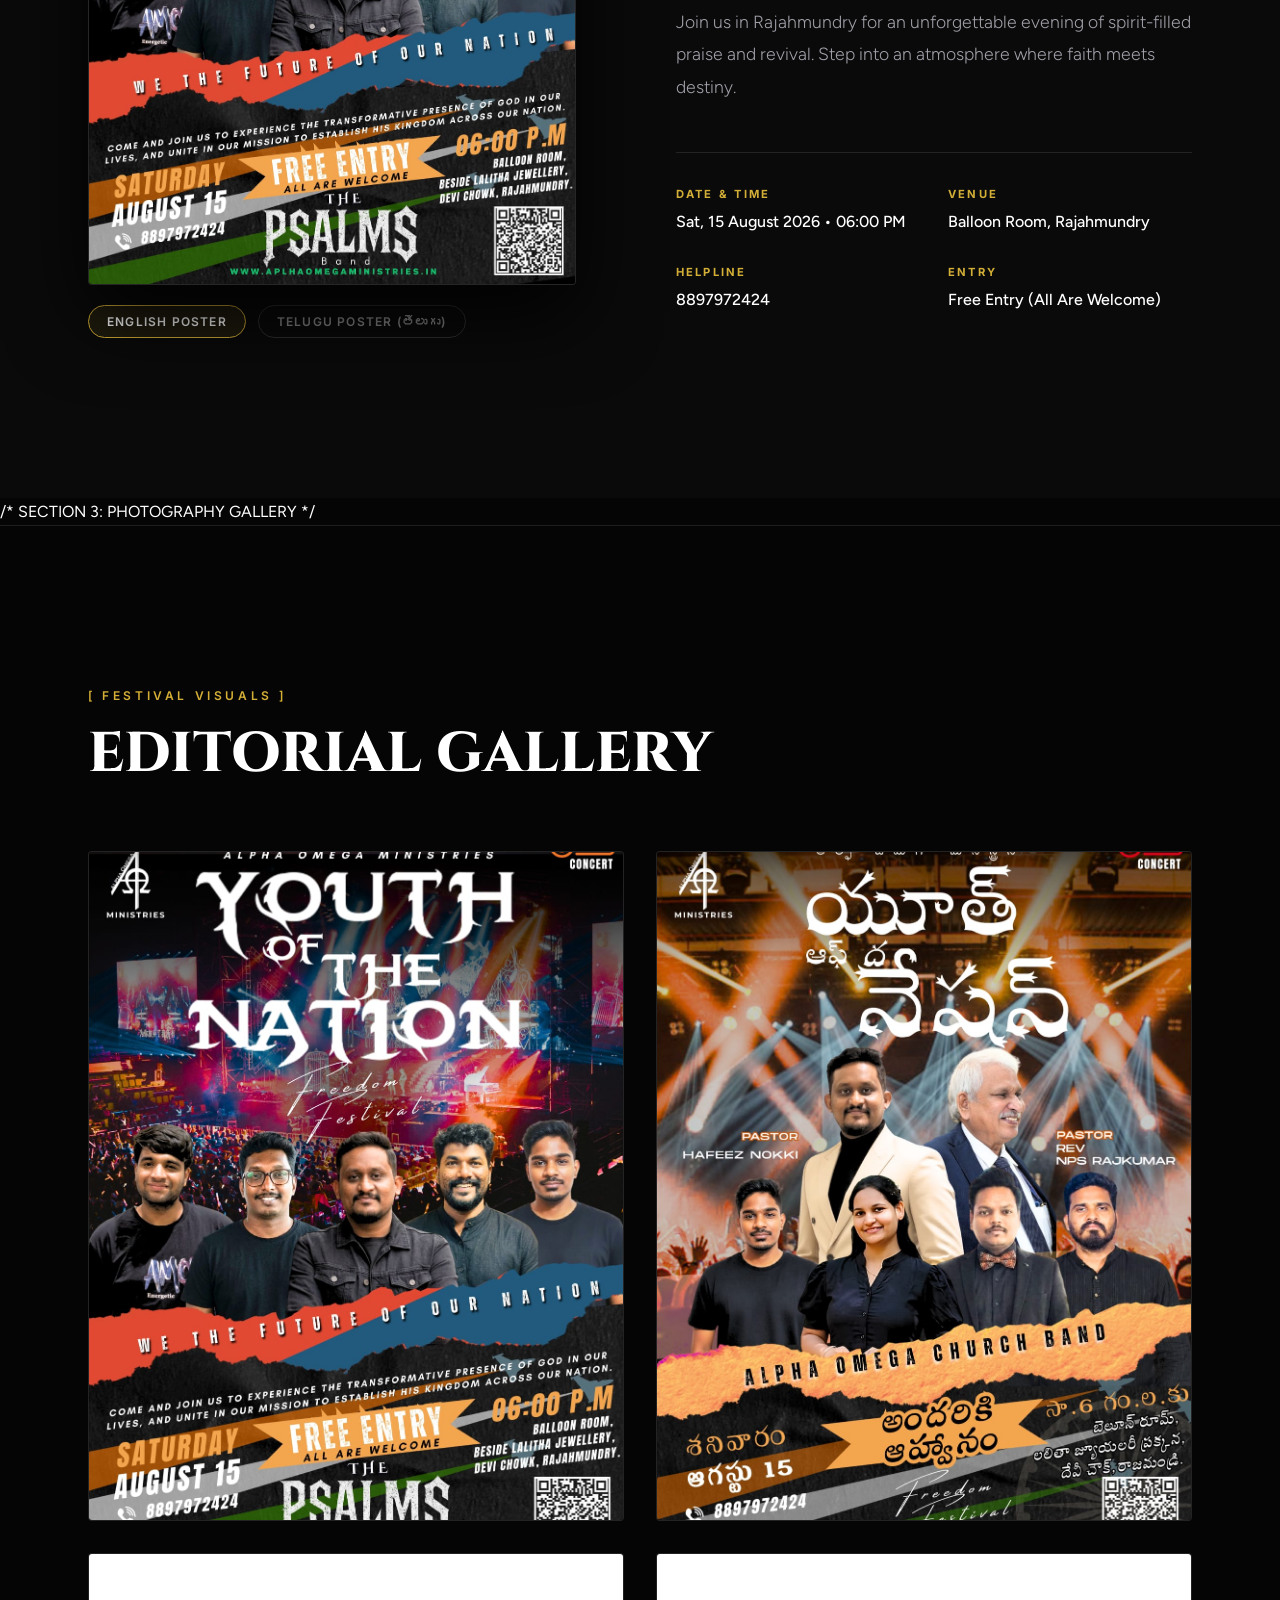
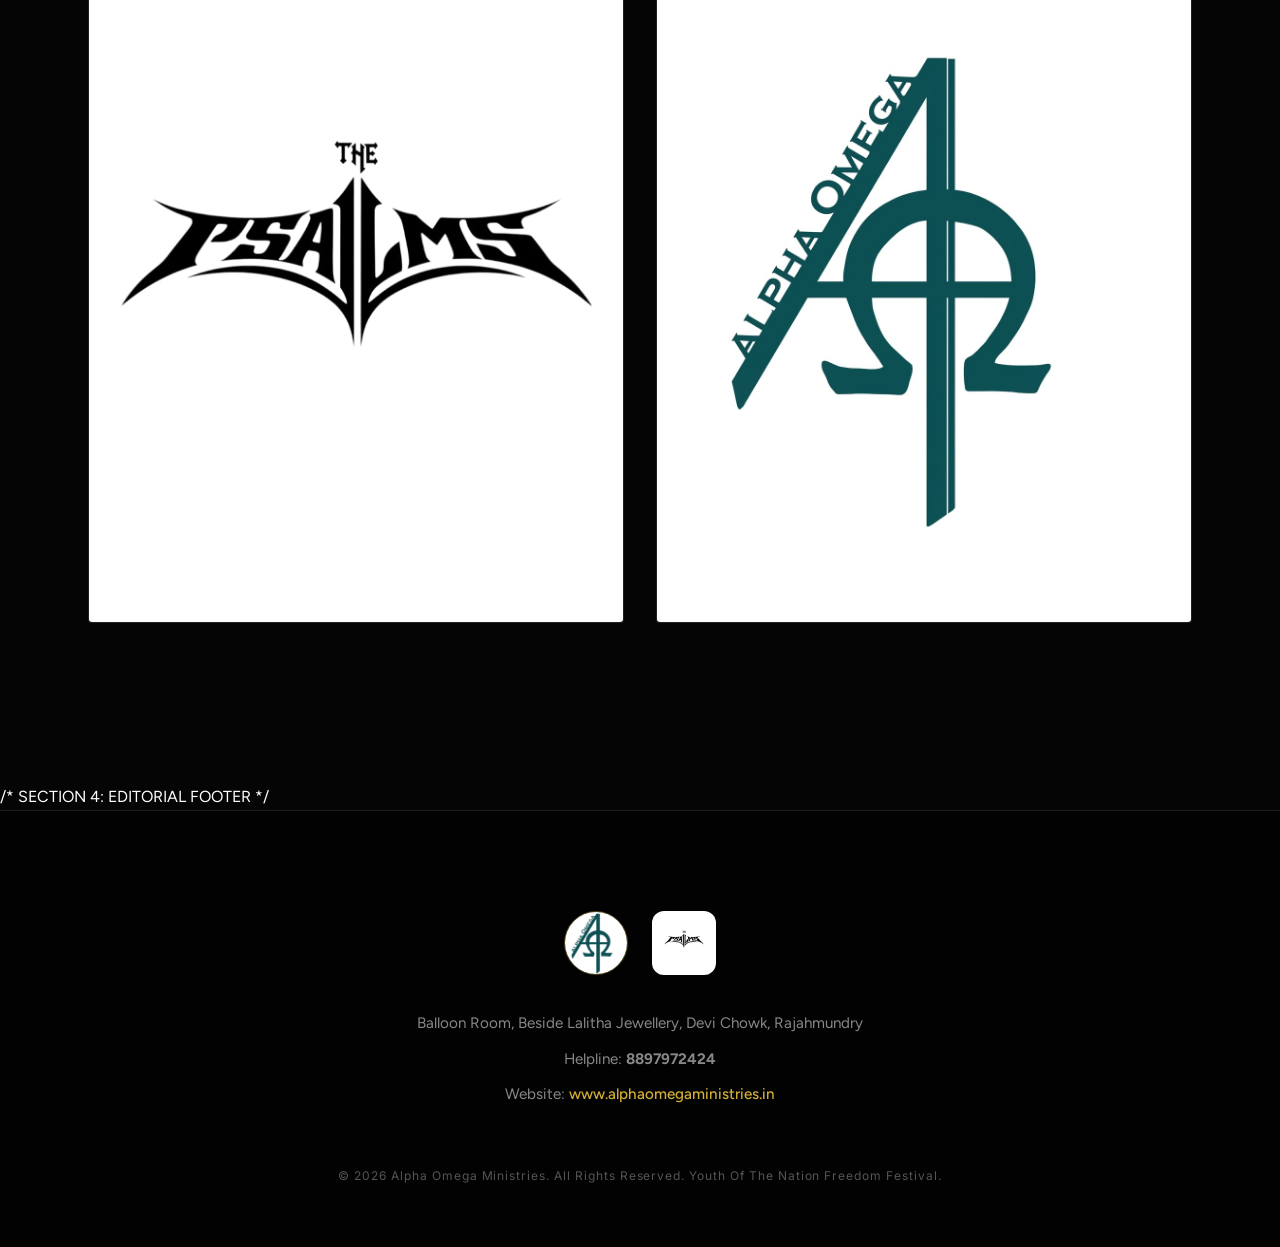
==== commit 8762dfd3: "Complete redesign of YOTN2026 to editorial luxury 4-section layout with GSAP cinematic preloader, ly" ====
--- a/YOTN2026/index.html
+++ b/YOTN2026/index.html
@@ -7,21 +7,24 @@
 <title>YOUTH OF THE NATION | Freedom Festival 2026</title>
 
 <!-- SEO -->
-<meta name="description" content="Youth Of The Nation - Freedom Festival 2026. An unforgettable night of worship, music, God's presence, and youth revival in Rajahmundry.">
+<meta name="description" content="Youth Of The Nation - Freedom Festival 2026. A premier youth worship gathering in Rajahmundry.">
 
 <!-- Open Graph -->
 <meta property="og:type" content="website">
 <meta property="og:title" content="YOUTH OF THE NATION | Freedom Festival 2026">
-<meta property="og:description" content="Join us for Freedom Festival 2026 in Rajahmundry. Experience worship, music, and God's presence.">
+<meta property="og:description" content="Freedom Festival 2026 in Rajahmundry. An unforgettable night of worship, music, and God's presence.">
 
 <meta name="theme-color" content="#050505">
 
 <link rel="icon" href="../logo.jpg">
 
-<!-- Google Fonts: Cinzel & Figtree & Alex Brush -->
+<!-- Google Fonts: Cinzel & Cormorant Garamond & Figtree & Inter & Alex Brush -->
 <link rel="preconnect" href="https://fonts.googleapis.com">
 <link rel="preconnect" href="https://fonts.gstatic.com" crossorigin>
-<link href="https://fonts.googleapis.com/css2?family=Alex+Brush&family=Cinzel:wght@400;600;700;800;900&family=Figtree:wght@300;400;500;600;700;800&display=swap" rel="stylesheet">
+<link href="https://fonts.googleapis.com/css2?family=Alex+Brush&family=Cinzel:wght@400;600;700;800;900&family=Cormorant+Garamond:ital,wght@0,400;0,600;0,700;1,400&family=Figtree:wght@300;400;500;600;700&family=Inter:wght@400;500;600;700&display=swap" rel="stylesheet">
+
+<!-- GSAP Animation Engine -->
+<script src="https://cdnjs.cloudflare.com/ajax/libs/gsap/3.12.5/gsap.min.js"></script>
 
 <style>
 
@@ -33,489 +36,774 @@
 
 :root{
   --bg:#050505;
-  --card-bg:#0d0d12;
-  --accent-orange:#FF7A1A;
-  --accent-gold:#F5C14A;
-  --text-main:#ffffff;
-  --text-muted:#94a3b8;
+  --bg-subtle:#0a0a0a;
+  --gold:#D4AF37;
+  --white:#ffffff;
+  --text-muted:#888888;
+  --border:rgba(255, 255, 255, 0.1);
 }
 
 html{
   scroll-behavior: smooth;
+  background-color: var(--bg);
 }
 
 body{
-  font-family:'Figtree', sans-serif;
-  background-color:var(--bg);
-  color:var(--text-main);
-  line-height:1.6;
-  overflow-x:hidden;
-  -webkit-font-smoothing:antialiased;
-}
-
-h1, h2, h3, h4, .font-cinzel {
+  font-family: 'Figtree', sans-serif;
+  background-color: var(--bg);
+  color: var(--white);
+  line-height: 1.7;
+  overflow-x: hidden;
+  -webkit-font-smoothing: antialiased;
+}
+
+.font-cinzel { font-family: 'Cinzel', serif; }
+.font-garamond { font-family: 'Cormorant Garamond', serif; }
+.font-script { font-family: 'Alex Brush', cursive; }
+.font-nav { font-family: 'Inter', sans-serif; }
+
+/* ============================================================ */
+/* CINEMATIC PRELOADER STYLES */
+/* ============================================================ */
+#preloader {
+  position: fixed;
+  inset: 0;
+  background-color: #050505;
+  z-index: 99999;
+  display: flex;
+  justify-content: center;
+  align-items: center;
+  overflow: hidden;
+}
+
+#preloaderCanvas {
+  position: absolute;
+  inset: 0;
+  pointer-events: none;
+  opacity: 0.6;
+}
+
+.preloader-seq {
+  position: absolute;
+  display: flex;
+  flex-direction: column;
+  align-items: center;
+  text-align: center;
+  opacity: 0;
+  pointer-events: none;
+}
+
+.seq-logo-church {
+  width: 110px;
+  height: 110px;
+  border-radius: 50%;
+  object-fit: contain;
+  margin-bottom: 24px;
+  box-shadow: 0 0 40px rgba(212, 175, 55, 0.25);
+  border: 1px solid rgba(212, 175, 55, 0.4);
+}
+
+.seq-logo-band {
+  width: 120px;
+  height: 120px;
+  border-radius: 20px;
+  object-fit: contain;
+  background: #ffffff;
+  padding: 12px;
+  margin-bottom: 24px;
+  box-shadow: 0 0 40px rgba(255, 255, 255, 0.2);
+}
+
+.seq-tag {
+  font-family: 'Inter', sans-serif;
+  font-size: 0.75rem;
+  font-weight: 600;
+  letter-spacing: 0.4em;
+  color: var(--gold);
+  text-transform: uppercase;
+  margin-bottom: 8px;
+}
+
+.seq-title-huge {
   font-family: 'Cinzel', serif;
-}
-
-.font-script {
+  font-size: clamp(2.5rem, 7vw, 5rem);
+  font-weight: 900;
+  letter-spacing: 0.05em;
+  color: #ffffff;
+  line-height: 1.1;
+  text-shadow: 0 0 30px rgba(255,255,255,0.2);
+}
+
+.seq-subtitle-script {
   font-family: 'Alex Brush', cursive;
-}
-
-/* CONTAINER */
-.container {
+  font-size: clamp(2rem, 5vw, 3.5rem);
+  color: var(--gold);
+  margin-top: 8px;
+}
+
+/* ============================================================ */
+/* NAVIGATION */
+/* ============================================================ */
+.header-nav {
+  position: fixed;
+  top: 0;
+  left: 0;
+  right: 0;
+  z-index: 1000;
+  display: flex;
+  justify-content: space-between;
+  align-items: center;
+  padding: 28px 48px;
+  background: linear-gradient(to bottom, rgba(5,5,5,0.95), rgba(5,5,5,0));
+  backdrop-filter: blur(8px);
+}
+
+.nav-brand {
+  font-family: 'Cinzel', serif;
+  font-size: 0.95rem;
+  font-weight: 800;
+  letter-spacing: 0.15em;
+  color: #ffffff;
+  text-decoration: none;
+  display: flex;
+  align-items: center;
+  gap: 8px;
+}
+
+.nav-dot {
+  width: 6px;
+  height: 6px;
+  border-radius: 50%;
+  background: var(--gold);
+  display: inline-block;
+}
+
+.nav-menu {
+  display: flex;
+  align-items: center;
+  gap: 36px;
+}
+
+.nav-link {
+  font-family: 'Inter', sans-serif;
+  font-size: 0.8rem;
+  font-weight: 500;
+  letter-spacing: 0.12em;
+  text-transform: uppercase;
+  color: #cccccc;
+  text-decoration: none;
+  position: relative;
+  padding: 4px 0;
+  transition: color 0.3s ease;
+}
+
+.nav-link::after {
+  content: '';
+  position: absolute;
+  bottom: 0;
+  left: 0;
+  width: 0%;
+  height: 1px;
+  background: var(--gold);
+  transition: width 0.3s ease;
+}
+
+.nav-link:hover {
+  color: var(--gold);
+}
+
+.nav-link:hover::after {
   width: 100%;
-  max-width: 1140px;
-  margin: 0 auto;
-  padding: 0 24px;
-}
-
-/* SECTION 1: HERO */
-.hero {
+}
+
+/* ============================================================ */
+/* HERO SECTION */
+/* ============================================================ */
+.hero-section {
   min-height: 100vh;
+  position: relative;
   display: flex;
   flex-direction: column;
   justify-content: center;
   align-items: center;
   text-align: center;
+  padding: 120px 24px;
+  background: #050505;
+  overflow: hidden;
+}
+
+.hero-canvas {
+  position: absolute;
+  inset: 0;
+  pointer-events: none;
+  opacity: 0.7;
+}
+
+.hero-spotlight {
+  position: absolute;
+  top: -20%;
+  left: 50%;
+  transform: translateX(-50%);
+  width: 800px;
+  height: 800px;
+  background: radial-gradient(circle, rgba(212, 175, 55, 0.12) 0%, rgba(5, 5, 5, 0) 70%);
+  pointer-events: none;
+}
+
+.hero-content {
   position: relative;
-  padding: 80px 24px;
-  background: 
-    radial-gradient(ellipse at top, rgba(255, 122, 26, 0.18) 0%, rgba(5, 5, 5, 0) 70%),
-    radial-gradient(ellipse at bottom, rgba(245, 193, 74, 0.12) 0%, rgba(5, 5, 5, 0) 60%),
-    #050505;
-}
-
-.hero-badge {
-  display: inline-block;
-  padding: 8px 20px;
-  background: rgba(255, 255, 255, 0.05);
-  border: 1px solid rgba(245, 193, 74, 0.3);
-  border-radius: 999px;
-  font-size: 0.8rem;
-  font-weight: 700;
-  letter-spacing: 0.25em;
-  color: var(--accent-gold);
+  z-index: 10;
+  max-width: 1000px;
+}
+
+.hero-tag {
+  font-family: 'Inter', sans-serif;
+  font-size: 0.75rem;
+  font-weight: 600;
+  letter-spacing: 0.35em;
+  color: var(--gold);
   text-transform: uppercase;
   margin-bottom: 24px;
 }
 
-.hero-title {
-  font-size: clamp(2.8rem, 8vw, 5.5rem);
+.hero-title-main {
+  font-family: 'Cinzel', serif;
+  font-size: clamp(3.2rem, 9vw, 7.5rem);
   font-weight: 900;
-  letter-spacing: 0.02em;
-  line-height: 1.05;
+  line-height: 0.95;
+  letter-spacing: -0.01em;
   color: #ffffff;
-  margin-bottom: 8px;
-  text-shadow: 0 0 35px rgba(255, 255, 255, 0.2);
-}
-
-.hero-subtitle {
-  font-size: clamp(1.8rem, 4vw, 3.2rem);
-  color: var(--accent-gold);
-  margin-bottom: 24px;
-  text-shadow: 0 0 20px rgba(245, 193, 74, 0.4);
-}
-
-.hero-desc {
-  font-size: clamp(1rem, 2vw, 1.25rem);
-  color: var(--text-muted);
-  max-width: 640px;
-  margin: 0 auto 40px;
-  font-weight: 400;
-}
-
-.hero-btn {
+  text-transform: uppercase;
+  margin-bottom: 12px;
+}
+
+.hero-script-sub {
+  font-family: 'Alex Brush', cursive;
+  font-size: clamp(2.5rem, 6vw, 4.5rem);
+  color: var(--gold);
+  margin-bottom: 32px;
+}
+
+.hero-editorial-desc {
+  font-family: 'Figtree', sans-serif;
+  font-size: clamp(1.05rem, 2vw, 1.35rem);
+  font-weight: 300;
+  color: #a1a1aa;
+  max-width: 600px;
+  margin: 0 auto 48px;
+  line-height: 1.7;
+}
+
+.cta-editorial {
   display: inline-flex;
   align-items: center;
-  gap: 10px;
+  gap: 14px;
+  font-family: 'Inter', sans-serif;
+  font-size: 0.85rem;
+  font-weight: 600;
+  letter-spacing: 0.2em;
+  text-transform: uppercase;
+  color: #ffffff;
+  text-decoration: none;
   padding: 16px 36px;
+  border: 1px solid rgba(255, 255, 255, 0.2);
   border-radius: 999px;
-  background: linear-gradient(135deg, var(--accent-orange), var(--accent-gold));
-  color: #050505;
-  font-weight: 800;
-  font-size: 0.95rem;
-  text-decoration: none;
-  letter-spacing: 0.08em;
-  text-transform: uppercase;
-  box-shadow: 0 0 30px rgba(255, 122, 26, 0.4);
-  transition: all 0.3s ease;
-}
-
-.hero-btn:hover {
-  transform: translateY(-3px) scale(1.03);
-  box-shadow: 0 0 45px rgba(255, 122, 26, 0.7);
-}
-
-/* SECTION 2: ABOUT THE EVENT */
-.about {
-  padding: 120px 0;
-  background: #08080c;
-  border-top: 1px solid rgba(255, 255, 255, 0.05);
-}
-
-.about-grid {
+  transition: all 0.4s cubic-bezier(0.16, 1, 0.3, 1);
+  background: rgba(255, 255, 255, 0.02);
+}
+
+.cta-editorial:hover {
+  border-color: var(--gold);
+  color: var(--gold);
+  background: rgba(212, 175, 55, 0.05);
+  transform: translateY(-2px);
+}
+
+.cta-editorial .arrow {
+  transition: transform 0.3s ease;
+}
+
+.cta-editorial:hover .arrow {
+  transform: translateX(6px);
+}
+
+/* ============================================================ */
+/* EDITORIAL ABOUT SECTION */
+/* ============================================================ */
+.about-section {
+  padding: 160px 0;
+  background: #0a0a0a;
+  border-top: 1px solid var(--border);
+}
+
+.about-container {
+  max-width: 1200px;
+  margin: 0 auto;
+  padding: 0 48px;
   display: grid;
-  grid-template-columns: 1fr 1fr;
-  gap: 60px;
-  align-items: center;
-}
-
-.poster-wrapper {
+  grid-template-columns: 1fr 1.1fr;
+  gap: 80px;
+  align-items: center;
+}
+
+.editorial-poster-frame {
   position: relative;
-  border-radius: 20px;
+  background: #000;
+  border-radius: 4px;
   overflow: hidden;
-  border: 1px solid rgba(245, 193, 74, 0.25);
-  box-shadow: 0 20px 50px rgba(0,0,0,0.8);
-  background: #000;
-}
-
-.poster-img {
+  border: 1px solid rgba(255, 255, 255, 0.15);
+  box-shadow: 0 30px 80px rgba(0,0,0,0.9);
+}
+
+.editorial-poster-img {
   width: 100%;
   height: auto;
   display: block;
-  transition: transform 0.5s ease;
-}
-
-.poster-wrapper:hover .poster-img {
-  transform: scale(1.03);
-}
-
-.poster-tabs {
-  display: flex;
-  justify-content: center;
-  gap: 10px;
-  margin-top: 16px;
-}
-
-.tab-btn {
-  padding: 8px 16px;
+  transition: transform 0.7s cubic-bezier(0.16, 1, 0.3, 1);
+}
+
+.editorial-poster-frame:hover .editorial-poster-img {
+  transform: scale(1.04);
+}
+
+.poster-switch-bar {
+  display: flex;
+  gap: 12px;
+  margin-top: 20px;
+}
+
+.switch-btn {
+  font-family: 'Inter', sans-serif;
+  font-size: 0.75rem;
+  font-weight: 600;
+  letter-spacing: 0.1em;
+  text-transform: uppercase;
+  padding: 8px 18px;
   border-radius: 999px;
   border: 1px solid rgba(255, 255, 255, 0.15);
-  background: rgba(255, 255, 255, 0.05);
-  color: var(--text-muted);
-  font-size: 0.8rem;
-  font-weight: 600;
+  background: transparent;
+  color: #888888;
   cursor: pointer;
   transition: all 0.3s ease;
 }
 
-.tab-btn.active {
-  background: var(--accent-orange);
-  color: #000;
-  border-color: var(--accent-orange);
-  font-weight: 700;
-}
-
-.about-content {
-  text-align: left;
-}
-
-.section-label {
-  font-size: 0.8rem;
+.switch-btn.active {
+  color: #ffffff;
+  border-color: var(--gold);
+  background: rgba(212, 175, 55, 0.1);
+}
+
+.about-editorial-content {
+  padding-left: 20px;
+}
+
+.editorial-section-tag {
+  font-family: 'Inter', sans-serif;
+  font-size: 0.75rem;
+  font-weight: 600;
+  letter-spacing: 0.3em;
+  color: var(--gold);
+  text-transform: uppercase;
+  margin-bottom: 16px;
+  display: block;
+}
+
+.editorial-heading {
+  font-family: 'Cinzel', serif;
+  font-size: clamp(2.2rem, 4.5vw, 3.5rem);
+  font-weight: 800;
+  line-height: 1.15;
+  color: #ffffff;
+  margin-bottom: 32px;
+}
+
+.editorial-paragraph {
+  font-family: 'Figtree', sans-serif;
+  font-size: 1.1rem;
+  font-weight: 300;
+  color: #a1a1aa;
+  line-height: 1.85;
+  margin-bottom: 24px;
+}
+
+.meta-details-grid {
+  margin-top: 48px;
+  padding-top: 32px;
+  border-top: 1px solid var(--border);
+  display: grid;
+  grid-template-columns: 1fr 1fr;
+  gap: 28px;
+}
+
+.meta-item-title {
+  font-family: 'Inter', sans-serif;
+  font-size: 0.7rem;
   font-weight: 700;
   letter-spacing: 0.2em;
-  color: var(--accent-orange);
   text-transform: uppercase;
-  margin-bottom: 12px;
-  display: block;
-}
-
-.about-title {
-  font-size: clamp(2rem, 4vw, 3rem);
-  font-weight: 800;
+  color: var(--gold);
+  margin-bottom: 4px;
+}
+
+.meta-item-val {
+  font-family: 'Figtree', sans-serif;
+  font-size: 1rem;
+  font-weight: 500;
   color: #ffffff;
-  margin-bottom: 24px;
-  line-height: 1.2;
-}
-
-.about-text {
-  font-size: 1.05rem;
-  color: var(--text-muted);
-  line-height: 1.8;
-  margin-bottom: 20px;
-}
-
-.event-details-card {
-  margin-top: 32px;
-  padding: 24px;
-  background: rgba(255, 255, 255, 0.03);
-  border: 1px solid rgba(255, 255, 255, 0.08);
-  border-radius: 16px;
+}
+
+/* ============================================================ */
+/* PHOTOGRAPHY GALLERY SECTION */
+/* ============================================================ */
+.gallery-section {
+  padding: 160px 0;
+  background: #050505;
+  border-top: 1px solid var(--border);
+}
+
+.gallery-container {
+  max-width: 1200px;
+  margin: 0 auto;
+  padding: 0 48px;
+}
+
+.gallery-header-editorial {
+  margin-bottom: 64px;
+}
+
+.gallery-masonry {
   display: grid;
-  grid-template-columns: 1fr 1fr;
-  gap: 16px;
-}
-
-.detail-item {
-  display: flex;
-  flex-direction: column;
-}
-
-.detail-label {
-  font-size: 0.75rem;
-  text-transform: uppercase;
-  letter-spacing: 0.1em;
-  color: var(--accent-gold);
-  font-weight: 700;
-  margin-bottom: 4px;
-}
-
-.detail-val {
-  font-size: 0.95rem;
-  color: #ffffff;
-  font-weight: 600;
-}
-
-/* SECTION 3: GALLERY */
-.gallery {
-  padding: 120px 0;
-  background: #050505;
-}
-
-.gallery-header {
-  text-align: center;
-  margin-bottom: 60px;
-}
-
-.gallery-grid {
-  display: grid;
-  grid-template-columns: repeat(auto-fit, minmax(240px, 1fr));
-  gap: 24px;
-}
-
-.gallery-card {
+  grid-template-columns: repeat(2, 1fr);
+  gap: 32px;
+}
+
+.portfolio-card {
   position: relative;
-  border-radius: 16px;
+  border-radius: 4px;
   overflow: hidden;
-  border: 1px solid rgba(255, 255, 255, 0.1);
+  background: #0a0a0a;
+  border: 1px solid var(--border);
+  cursor: pointer;
   aspect-ratio: 4/5;
-  cursor: pointer;
-  background: #0d0d12;
-  transition: transform 0.4s ease, border-color 0.4s ease;
-}
-
-.gallery-card:hover {
-  transform: translateY(-6px);
-  border-color: var(--accent-gold);
-}
-
-.gallery-img {
+}
+
+.portfolio-img {
   width: 100%;
   height: 100%;
   object-fit: cover;
   display: block;
-  transition: transform 0.5s ease;
-}
-
-.gallery-card:hover .gallery-img {
-  transform: scale(1.06);
-}
-
-.gallery-overlay {
+  transition: transform 0.7s cubic-bezier(0.16, 1, 0.3, 1);
+}
+
+.portfolio-card:hover .portfolio-img {
+  transform: scale(1.05);
+}
+
+.portfolio-overlay {
   position: absolute;
   inset: 0;
-  background: linear-gradient(to top, rgba(0,0,0,0.85) 0%, transparent 60%);
+  background: linear-gradient(to top, rgba(5,5,5,0.9), transparent 60%);
   opacity: 0;
   display: flex;
   align-items: flex-end;
-  padding: 20px;
-  transition: opacity 0.3s ease;
-}
-
-.gallery-card:hover .gallery-overlay {
+  padding: 32px;
+  transition: opacity 0.4s ease;
+}
+
+.portfolio-card:hover .portfolio-overlay {
   opacity: 1;
 }
 
-.gallery-title {
-  font-size: 1rem;
+.portfolio-caption {
+  font-family: 'Cinzel', serif;
+  font-size: 1.15rem;
   font-weight: 700;
   color: #ffffff;
 }
 
 /* LIGHTBOX MODAL */
-.lightbox {
+.lightbox-modal {
   position: fixed;
   inset: 0;
-  background: rgba(0, 0, 0, 0.92);
-  backdrop-filter: blur(10px);
+  background: rgba(0, 0, 0, 0.95);
+  backdrop-filter: blur(12px);
+  z-index: 999999;
   display: flex;
   justify-content: center;
   align-items: center;
-  z-index: 99999;
   opacity: 0;
   pointer-events: none;
-  transition: opacity 0.3s ease;
-  padding: 20px;
-}
-
-.lightbox.active {
+  transition: opacity 0.4s ease;
+  padding: 40px;
+}
+
+.lightbox-modal.active {
   opacity: 1;
   pointer-events: auto;
 }
 
-.lightbox-img {
+.lightbox-content-img {
   max-width: 90vw;
   max-height: 85vh;
-  border-radius: 12px;
-  box-shadow: 0 0 50px rgba(0,0,0,0.9);
-}
-
-.lightbox-close {
+  object-fit: contain;
+  border-radius: 4px;
+  box-shadow: 0 0 60px rgba(0,0,0,0.9);
+}
+
+.lightbox-close-btn {
   position: absolute;
-  top: 24px;
-  right: 32px;
-  font-size: 2rem;
+  top: 36px;
+  right: 48px;
+  font-family: 'Inter', sans-serif;
+  font-size: 2.2rem;
   color: #ffffff;
-  cursor: pointer;
   background: none;
   border: none;
-}
-
-/* SECTION 4: FOOTER */
-.footer {
-  padding: 60px 0;
-  background: #030304;
-  border-top: 1px solid rgba(255, 255, 255, 0.08);
+  cursor: pointer;
+  transition: color 0.3s ease;
+}
+
+.lightbox-close-btn:hover {
+  color: var(--gold);
+}
+
+/* ============================================================ */
+/* EDITORIAL FOOTER */
+/* ============================================================ */
+.footer-editorial {
+  padding: 100px 0 60px;
+  background: #020202;
+  border-top: 1px solid var(--border);
+}
+
+.footer-container {
+  max-width: 1200px;
+  margin: 0 auto;
+  padding: 0 48px;
+  display: flex;
+  flex-direction: column;
+  align-items: center;
   text-align: center;
 }
 
-.footer-logo {
-  width: 70px;
-  height: 70px;
+.footer-logos-row {
+  display: flex;
+  align-items: center;
+  gap: 24px;
+  margin-bottom: 36px;
+}
+
+.footer-logo-img {
+  width: 64px;
+  height: 64px;
   border-radius: 50%;
-  margin: 0 auto 20px;
-  display: block;
-  border: 2px solid var(--accent-gold);
-}
-
-.footer-text {
-  font-size: 0.9rem;
-  color: var(--text-muted);
-  margin-bottom: 8px;
-}
-
-.footer-link {
-  color: var(--accent-gold);
+  object-fit: contain;
+  border: 1px solid rgba(212, 175, 55, 0.4);
+}
+
+.footer-band-logo-img {
+  width: 64px;
+  height: 64px;
+  border-radius: 12px;
+  object-fit: contain;
+  background: #ffffff;
+  padding: 6px;
+}
+
+.footer-meta-text {
+  font-family: 'Figtree', sans-serif;
+  font-size: 0.95rem;
+  color: #888888;
+  margin-bottom: 10px;
+}
+
+.footer-link-gold {
+  color: var(--gold);
   text-decoration: none;
-  font-weight: 600;
-}
-
-.footer-copy {
-  margin-top: 24px;
-  font-size: 0.8rem;
-  color: #64748b;
-}
-
-/* RESPONSIVE */
-@media (max-width: 768px) {
-  .about-grid {
-    grid-template-columns: 1fr;
-    gap: 40px;
-  }
-
-  .event-details-card {
-    grid-template-columns: 1fr;
-  }
+  font-weight: 500;
+  transition: opacity 0.3s ease;
+}
+
+.footer-link-gold:hover {
+  opacity: 0.8;
+}
+
+.footer-copyright {
+  margin-top: 48px;
+  font-family: 'Inter', sans-serif;
+  font-size: 0.75rem;
+  color: #555555;
+  letter-spacing: 0.08em;
+}
+
+/* RESPONSIVE BREAKPOINTS */
+@media (max-width: 900px) {
+  .header-nav { padding: 20px 24px; }
+  .nav-menu { gap: 20px; }
+  .about-container { grid-template-columns: 1fr; gap: 48px; padding: 0 24px; }
+  .about-editorial-content { padding-left: 0; }
+  .gallery-container { padding: 0 24px; }
+  .gallery-masonry { grid-template-columns: 1fr; }
+  .footer-container { padding: 0 24px; }
 }
 
 </style>
 </head>
 <body>
 
-<!-- SECTION 1: HERO -->
-<section class="hero">
-  <div class="hero-badge">ALPHA OMEGA MINISTRIES PRESENTS</div>
-  <h1 class="hero-title">YOUTH OF THE NATION</h1>
-  <div class="hero-subtitle font-script">Freedom Festival 2026</div>
-  <p class="hero-desc">
-    Experience an unforgettable night of worship, music, God's presence, and youth revival.
-  </p>
-  <a href="#about" class="hero-btn">Discover The Event ↓</a>
+<!-- ============================================================ -->
+/* MANDATORY CINEMATIC PRELOADER */
+<!-- ============================================================ -->
+<div id="preloader">
+  <canvas id="preloaderCanvas"></canvas>
+
+  <!-- Sequence 1: Alpha Omega Ministries -->
+  <div id="seq1" class="preloader-seq">
+    <img id="seq1-logo" src="./assets/Church Logo.jpeg" alt="Alpha Omega Ministries" class="seq-logo-church">
+    <div id="seq1-text" class="seq-tag">ALPHA OMEGA MINISTRIES</div>
+  </div>
+
+  <!-- Sequence 2: The Psalms Band -->
+  <div id="seq2" class="preloader-seq">
+    <img id="seq2-logo" src="./assets/Band Logo.jpeg" alt="The Psalms Band" class="seq-logo-band">
+    <div id="seq2-text">
+      <div class="seq-title-huge" style="font-size:2rem;">THE PSALMS</div>
+      <div class="seq-subtitle-script" style="font-size:2.2rem; margin-top:-6px;">Band</div>
+    </div>
+  </div>
+
+  <!-- Sequence 3: Event Reveal -->
+  <div id="seq3" class="preloader-seq">
+    <div id="seq3-content">
+      <div id="seq3-title" class="seq-title-huge">YOUTH<br>OF THE<br>NATION</div>
+      <div id="seq3-sub" class="seq-subtitle-script">Freedom Festival 2026</div>
+    </div>
+  </div>
+</div>
+
+<!-- ============================================================ -->
+/* FLOATING EDITORIAL NAVIGATION */
+<!-- ============================================================ -->
+<header className="header-nav" id="headerNav">
+  <a href="../" class="nav-brand">
+    <span>YOUTH OF THE NATION</span>
+    <span class="nav-dot"></span>
+  </a>
+
+  <nav class="nav-menu">
+    <a href="#about" class="nav-link">About</a>
+    <a href="#gallery" class="nav-link">Gallery</a>
+    <a href="./lyrics" class="nav-link">Lyrics</a>
+    <a href="./polls" class="nav-link">Polls</a>
+  </nav>
+</header>
+
+<!-- ============================================================ -->
+/* SECTION 1: HERO */
+<!-- ============================================================ -->
+<section class="hero-section" id="hero">
+  <canvas id="heroCanvas" class="hero-canvas"></canvas>
+  <div class="hero-spotlight"></div>
+
+  <div class="hero-content">
+    <div class="hero-tag">[ ALPHA OMEGA MINISTRIES PRESENTS ]</div>
+    <h1 class="hero-title-main">YOUTH OF THE NATION</h1>
+    <div class="hero-script-sub">Freedom Festival 2026</div>
+    <p class="hero-editorial-desc">
+      A sacred gathering of youth, worship, and God's presence.
+    </p>
+    <a href="#about" class="cta-editorial">
+      <span>EXPLORE THE EXPERIENCE</span>
+      <span class="arrow">→</span>
+    </a>
+  </div>
 </section>
 
-<!-- SECTION 2: ABOUT THE EVENT -->
-<section id="about" class="about">
-  <div class="container">
-    <div class="about-grid">
-      <!-- Left Poster -->
-      <div>
-        <div class="poster-wrapper">
-          <img id="posterDisplay" src="./assets/1.jpeg" alt="Youth Of The Nation Freedom Festival Poster" class="poster-img">
+<!-- ============================================================ -->
+/* SECTION 2: EDITORIAL ABOUT */
+<!-- ============================================================ -->
+<section id="about" class="about-section">
+  <div class="about-container">
+    <!-- Left Poster Frame -->
+    <div>
+      <div class="editorial-poster-frame">
+        <img id="posterDisplay" src="./assets/1.jpeg" alt="Freedom Festival Official Poster" class="editorial-poster-img">
+      </div>
+      <div class="poster-switch-bar">
+        <button class="switch-btn active" onclick="switchPoster('./assets/1.jpeg', this)">English Poster</button>
+        <button class="switch-btn" onclick="switchPoster('./assets/2.jpeg', this)">Telugu Poster (తెలుగు)</button>
+      </div>
+    </div>
+
+    <!-- Right Editorial Description -->
+    <div class="about-editorial-content">
+      <span class="editorial-section-tag">[ ABOUT THE FESTIVAL ]</span>
+      <h2 class="editorial-heading">WE ARE THE FUTURE OF OUR NATION</h2>
+      <p class="editorial-paragraph">
+        Freedom Festival is a youth worship gathering bringing together students, musicians, worship leaders, and believers to experience God's presence through worship, prayer, and fellowship.
+      </p>
+      <p class="editorial-paragraph">
+        Join us in Rajahmundry for an unforgettable evening of spirit-filled praise and revival. Step into an atmosphere where faith meets destiny.
+      </p>
+
+      <div class="meta-details-grid">
+        <div>
+          <div class="meta-item-title">DATE & TIME</div>
+          <div class="meta-item-val">Sat, 15 August 2026 • 06:00 PM</div>
         </div>
-        <div class="poster-tabs">
-          <button class="tab-btn active" onclick="switchPoster('./assets/1.jpeg', this)">English Poster</button>
-          <button class="tab-btn" onclick="switchPoster('./assets/2.jpeg', this)">Telugu Poster (తెలుగు)</button>
+        <div>
+          <div class="meta-item-title">VENUE</div>
+          <div class="meta-item-val">Balloon Room, Rajahmundry</div>
         </div>
-      </div>
-
-      <!-- Right Description -->
-      <div class="about-content">
-        <span class="section-label">ABOUT THE GATHERING</span>
-        <h2 class="about-title">A GENERATION RISING IN PRAISE</h2>
-        <p class="about-text">
-          Freedom Festival is a youth worship gathering bringing together students, musicians, worship leaders, and believers to experience God's presence through worship, prayer, and fellowship.
-        </p>
-        <p class="about-text">
-          Join us for an inspiring evening of anointed praise, empowering ministry, and spiritual revival. We are the future of our nation.
-        </p>
-
-        <div class="event-details-card">
-          <div class="detail-item">
-            <span class="detail-label">Date & Time</span>
-            <span class="detail-val">Sat, 15 August 2026 • 06:00 PM</span>
-          </div>
-          <div class="detail-item">
-            <span class="detail-label">Venue</span>
-            <span class="detail-val">Balloon Room, Rajahmundry</span>
-          </div>
-          <div class="detail-item">
-            <span class="detail-label">Helpline</span>
-            <span class="detail-val">8897972424</span>
-          </div>
-          <div class="detail-item">
-            <span class="detail-label">Entry</span>
-            <span class="detail-val">Free Entry (All Are Welcome)</span>
-          </div>
+        <div>
+          <div class="meta-item-title">HELPLINE</div>
+          <div class="meta-item-val">8897972424</div>
+        </div>
+        <div>
+          <div class="meta-item-title">ENTRY</div>
+          <div class="meta-item-val">Free Entry (All Are Welcome)</div>
         </div>
       </div>
     </div>
   </div>
 </section>
 
-<!-- SECTION 3: GALLERY -->
-<section class="gallery">
-  <div class="container">
-    <div class="gallery-header">
-      <span class="section-label">FESTIVAL VISUALS</span>
-      <h2 class="about-title" style="margin-bottom:0;">EVENT GALLERY</h2>
+<!-- ============================================================ -->
+/* SECTION 3: PHOTOGRAPHY GALLERY */
+<!-- ============================================================ -->
+<section id="gallery" class="gallery-section">
+  <div class="gallery-container">
+    <div class="gallery-header-editorial">
+      <span class="editorial-section-tag">[ FESTIVAL VISUALS ]</span>
+      <h2 class="editorial-heading" style="margin-bottom:0;">EDITORIAL GALLERY</h2>
     </div>
 
-    <div class="gallery-grid">
-      <div class="gallery-card" onclick="openLightbox('./assets/1.jpeg')">
-        <img src="./assets/1.jpeg" alt="Freedom Festival English Poster" class="gallery-img">
-        <div class="gallery-overlay">
-          <span class="gallery-title">English Concert Poster</span>
+    <div class="gallery-masonry">
+      <div class="portfolio-card" onclick="openLightbox('./assets/1.jpeg')">
+        <img src="./assets/1.jpeg" alt="Freedom Festival English Poster" class="portfolio-img">
+        <div class="portfolio-overlay">
+          <div class="portfolio-caption">English Festival Poster</div>
         </div>
       </div>
 
-      <div class="gallery-card" onclick="openLightbox('./assets/2.jpeg')">
-        <img src="./assets/2.jpeg" alt="Freedom Festival Telugu Poster" class="gallery-img">
-        <div class="gallery-overlay">
-          <span class="gallery-title">Telugu Regional Poster</span>
+      <div class="portfolio-card" onclick="openLightbox('./assets/2.jpeg')">
+        <img src="./assets/2.jpeg" alt="Freedom Festival Telugu Poster" class="portfolio-img">
+        <div class="portfolio-overlay">
+          <div class="portfolio-caption">Telugu Regional Poster</div>
         </div>
       </div>
 
-      <div class="gallery-card" onclick="openLightbox('./assets/Band Logo.jpeg')">
-        <img src="./assets/Band Logo.jpeg" alt="The Psalms Band Emblem" class="gallery-img" style="object-fit:contain; background:#fff; padding:20px;">
-        <div class="gallery-overlay">
-          <span class="gallery-title">The Psalms Band Emblem</span>
+      <div class="portfolio-card" onclick="openLightbox('./assets/Band Logo.jpeg')">
+        <img src="./assets/Band Logo.jpeg" alt="The Psalms Band Emblem" class="portfolio-img" style="object-fit:contain; background:#ffffff; padding:24px;">
+        <div class="portfolio-overlay">
+          <div class="portfolio-caption">The Psalms Band Emblem</div>
         </div>
       </div>
 
-      <div class="gallery-card" onclick="openLightbox('./assets/Church Logo.jpeg')">
-        <img src="./assets/Church Logo.jpeg" alt="Alpha Omega Ministries Seal" class="gallery-img" style="object-fit:contain; background:#fff; padding:20px;">
-        <div class="gallery-overlay">
-          <span class="gallery-title">Alpha Omega Ministries Seal</span>
+      <div class="portfolio-card" onclick="openLightbox('./assets/Church Logo.jpeg')">
+        <img src="./assets/Church Logo.jpeg" alt="Alpha Omega Seal" class="portfolio-img" style="object-fit:contain; background:#ffffff; padding:24px;">
+        <div class="portfolio-overlay">
+          <div class="portfolio-caption">Alpha Omega Ministries Seal</div>
         </div>
       </div>
     </div>
@@ -523,30 +811,112 @@
 </section>
 
 <!-- LIGHTBOX MODAL -->
-<div id="lightbox" class="lightbox" onclick="closeLightbox()">
-  <button class="lightbox-close" onclick="closeLightbox()">&times;</button>
-  <img id="lightboxImg" src="" alt="Enlarged gallery view" class="lightbox-img" onclick="event.stopPropagation()">
+<div id="lightbox" class="lightbox-modal" onclick="closeLightbox()">
+  <button class="lightbox-close-btn" onclick="closeLightbox()">&times;</button>
+  <img id="lightboxImg" src="" alt="Enlarged gallery view" class="lightbox-content-img" onclick="event.stopPropagation()">
 </div>
 
-<!-- SECTION 4: FOOTER -->
-<footer class="footer">
-  <div class="container">
-    <img src="../logo.jpg" alt="Alpha Omega Ministries Logo" class="footer-logo">
-    <div class="footer-text">Balloon Room, Beside Lalitha Jewellery, Devi Chowk, Rajahmundry</div>
-    <div class="footer-text">Contact Helpline: <strong>8897972424</strong></div>
-    <div class="footer-text">
-      Official Website: <a href="https://www.alphaomegaministries.in" target="_blank" class="footer-link">www.alphaomegaministries.in</a>
+<!-- ============================================================ -->
+/* SECTION 4: EDITORIAL FOOTER */
+<!-- ============================================================ -->
+<footer class="footer-editorial">
+  <div class="footer-container">
+    <div class="footer-logos-row">
+      <img src="./assets/Church Logo.jpeg" alt="Alpha Omega Ministries" class="footer-logo-img">
+      <img src="./assets/Band Logo.jpeg" alt="The Psalms Band" class="footer-band-logo-img">
     </div>
-    <div class="footer-copy">
+
+    <div class="footer-meta-text">Balloon Room, Beside Lalitha Jewellery, Devi Chowk, Rajahmundry</div>
+    <div class="footer-meta-text">Helpline: <strong>8897972424</strong></div>
+    <div class="footer-meta-text">
+      Website: <a href="https://www.alphaomegaministries.in" target="_blank" class="footer-link-gold">www.alphaomegaministries.in</a>
+    </div>
+
+    <div class="footer-copyright">
       © 2026 Alpha Omega Ministries. All Rights Reserved. Youth Of The Nation Freedom Festival.
     </div>
   </div>
 </footer>
 
 <script>
+/* ============================================================ */
+/* PRELOADER CANVAS PARTICLES */
+/* ============================================================ */
+const canvas = document.getElementById('preloaderCanvas');
+const ctx = canvas.getContext('2d');
+let width = canvas.width = window.innerWidth;
+let height = canvas.height = window.innerHeight;
+
+window.addEventListener('resize', () => {
+  width = canvas.width = window.innerWidth;
+  height = canvas.height = window.innerHeight;
+});
+
+const particles = Array.from({ length: 45 }, () => ({
+  x: Math.random() * width,
+  y: Math.random() * height,
+  r: Math.random() * 2 + 0.5,
+  vy: -Math.random() * 0.4 - 0.1,
+  alpha: Math.random() * 0.6 + 0.2
+}));
+
+function drawParticles() {
+  ctx.clearRect(0, 0, width, height);
+  particles.forEach(p => {
+    p.y += p.vy;
+    if (p.y < 0) p.y = height;
+    ctx.beginPath();
+    ctx.arc(p.x, p.y, p.r, 0, Math.PI * 2);
+    ctx.fillStyle = `rgba(212, 175, 55, ${p.alpha})`;
+    ctx.fill();
+  });
+  requestAnimationFrame(drawParticles);
+}
+drawParticles();
+
+/* ============================================================ */
+/* GSAP MANDATORY CINEMATIC PRELOADER TIMELINE */
+/* ============================================================ */
+window.addEventListener('DOMContentLoaded', () => {
+  const tl = gsap.timeline({
+    onComplete: () => {
+      gsap.to('#preloader', {
+        opacity: 0,
+        duration: 1.0,
+        ease: 'power2.inOut',
+        onComplete: () => {
+          document.getElementById('preloader').style.display = 'none';
+          // Trigger smooth hero entrance animations
+          gsap.from('.hero-tag', { opacity: 0, y: 20, duration: 1, ease: 'power3.out' });
+          gsap.from('.hero-title-main', { opacity: 0, y: 30, duration: 1.2, delay: 0.2, ease: 'power3.out' });
+          gsap.from('.hero-script-sub', { opacity: 0, duration: 1, delay: 0.4 });
+          gsap.from('.hero-editorial-desc', { opacity: 0, y: 20, duration: 1, delay: 0.6 });
+          gsap.from('.cta-editorial', { opacity: 0, y: 20, duration: 1, delay: 0.8 });
+        }
+      });
+    }
+  });
+
+  // Sequence 1 — Alpha Omega (0s to 1.8s)
+  tl.to('#seq1', { opacity: 1, pointerEvents: 'auto', duration: 0.8, ease: 'power2.out' })
+    .to('#seq1-logo', { scale: 1.06, duration: 1.2, ease: 'power1.inOut' }, '-=0.6')
+    .to('#seq1', { opacity: 0, duration: 0.6, ease: 'power2.in' }, '+=0.4')
+
+  // Sequence 2 — The Psalms Band (1.8s to 3.6s)
+    .to('#seq2', { opacity: 1, pointerEvents: 'auto', duration: 0.8, ease: 'power2.out' })
+    .to('#seq2', { opacity: 0, duration: 0.6, ease: 'power2.in' }, '+=0.6')
+
+  // Sequence 3 — Event Reveal (3.6s to 5.4s)
+    .to('#seq3', { opacity: 1, pointerEvents: 'auto', duration: 0.8, ease: 'power2.out' })
+    .to('#seq3-content', { opacity: 0, duration: 0.6, ease: 'power2.in' }, '+=0.8');
+});
+
+/* ============================================================ */
+/* POSTER SWITCHER & LIGHTBOX LOGIC */
+/* ============================================================ */
 function switchPoster(src, btn) {
   document.getElementById('posterDisplay').src = src;
-  document.querySelectorAll('.tab-btn').forEach(b => b.classList.remove('active'));
+  document.querySelectorAll('.switch-btn').forEach(b => b.classList.remove('active'));
   btn.classList.add('active');
 }
 
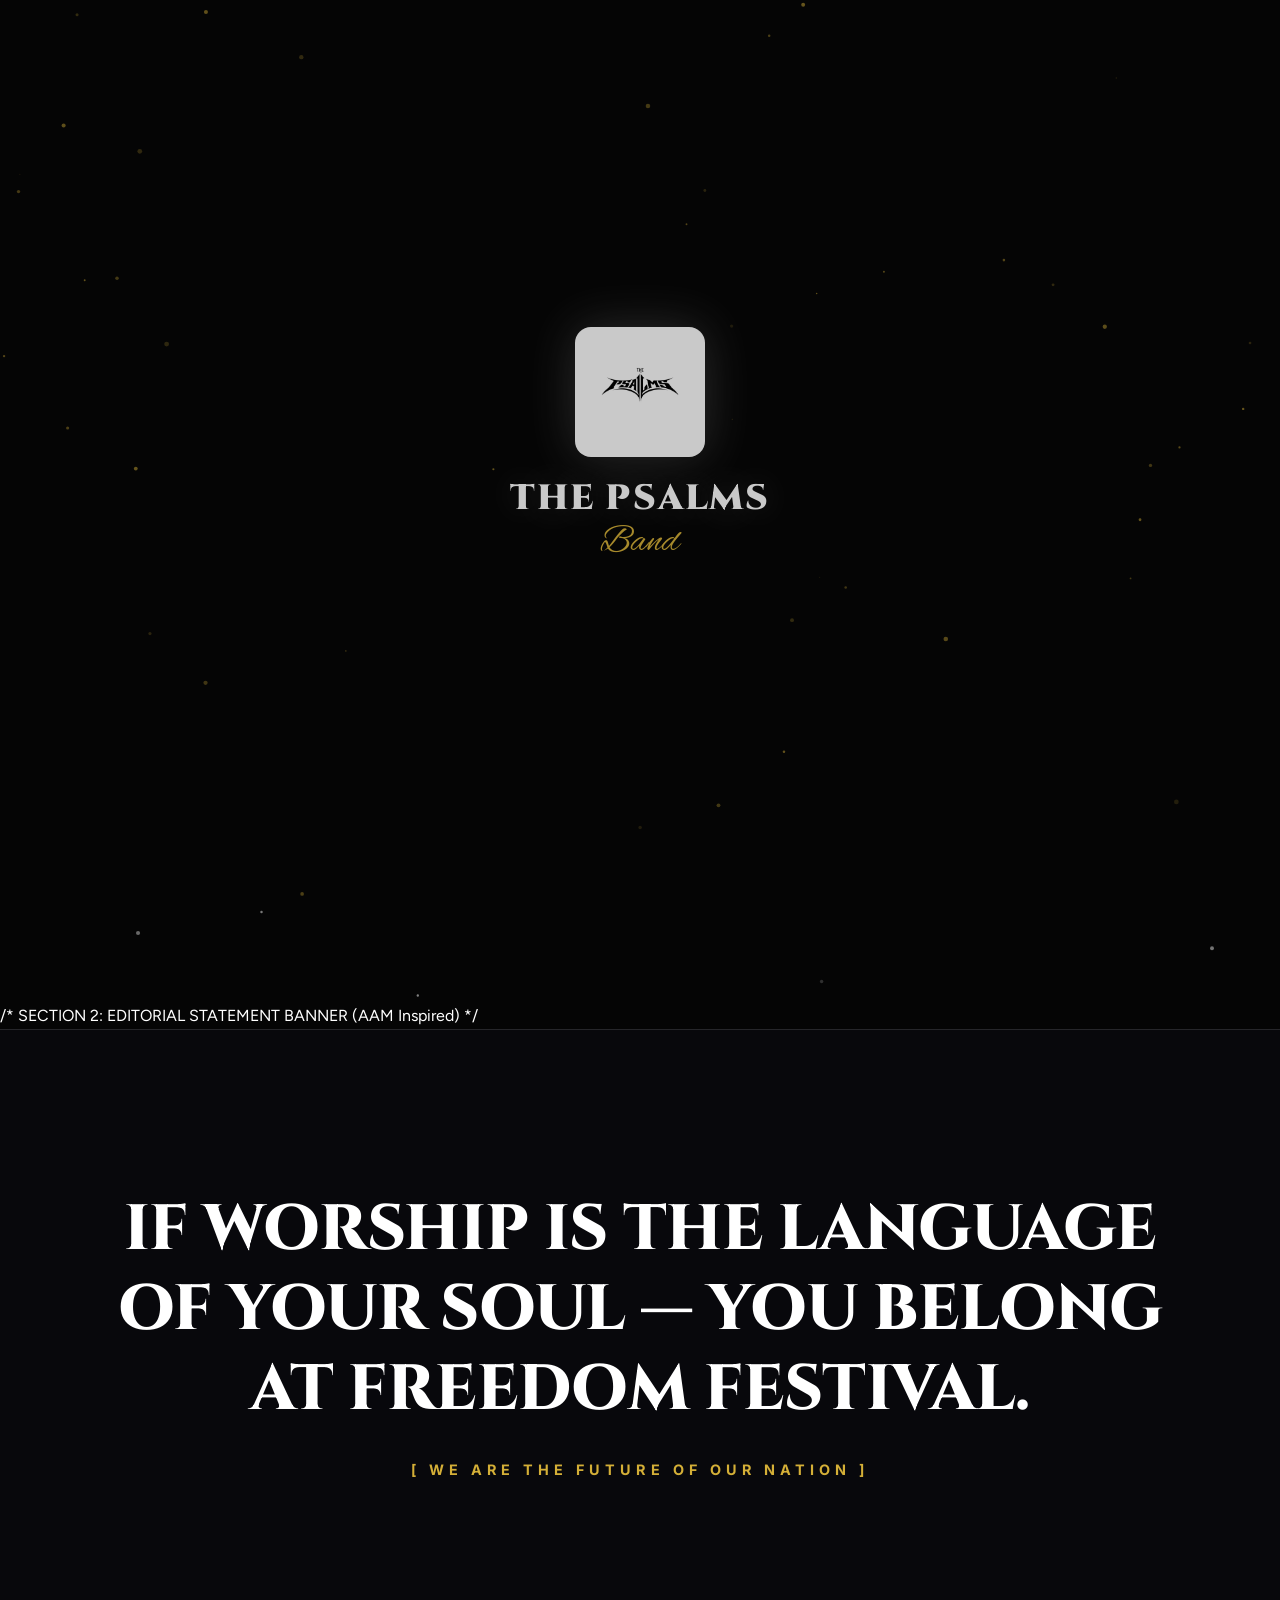
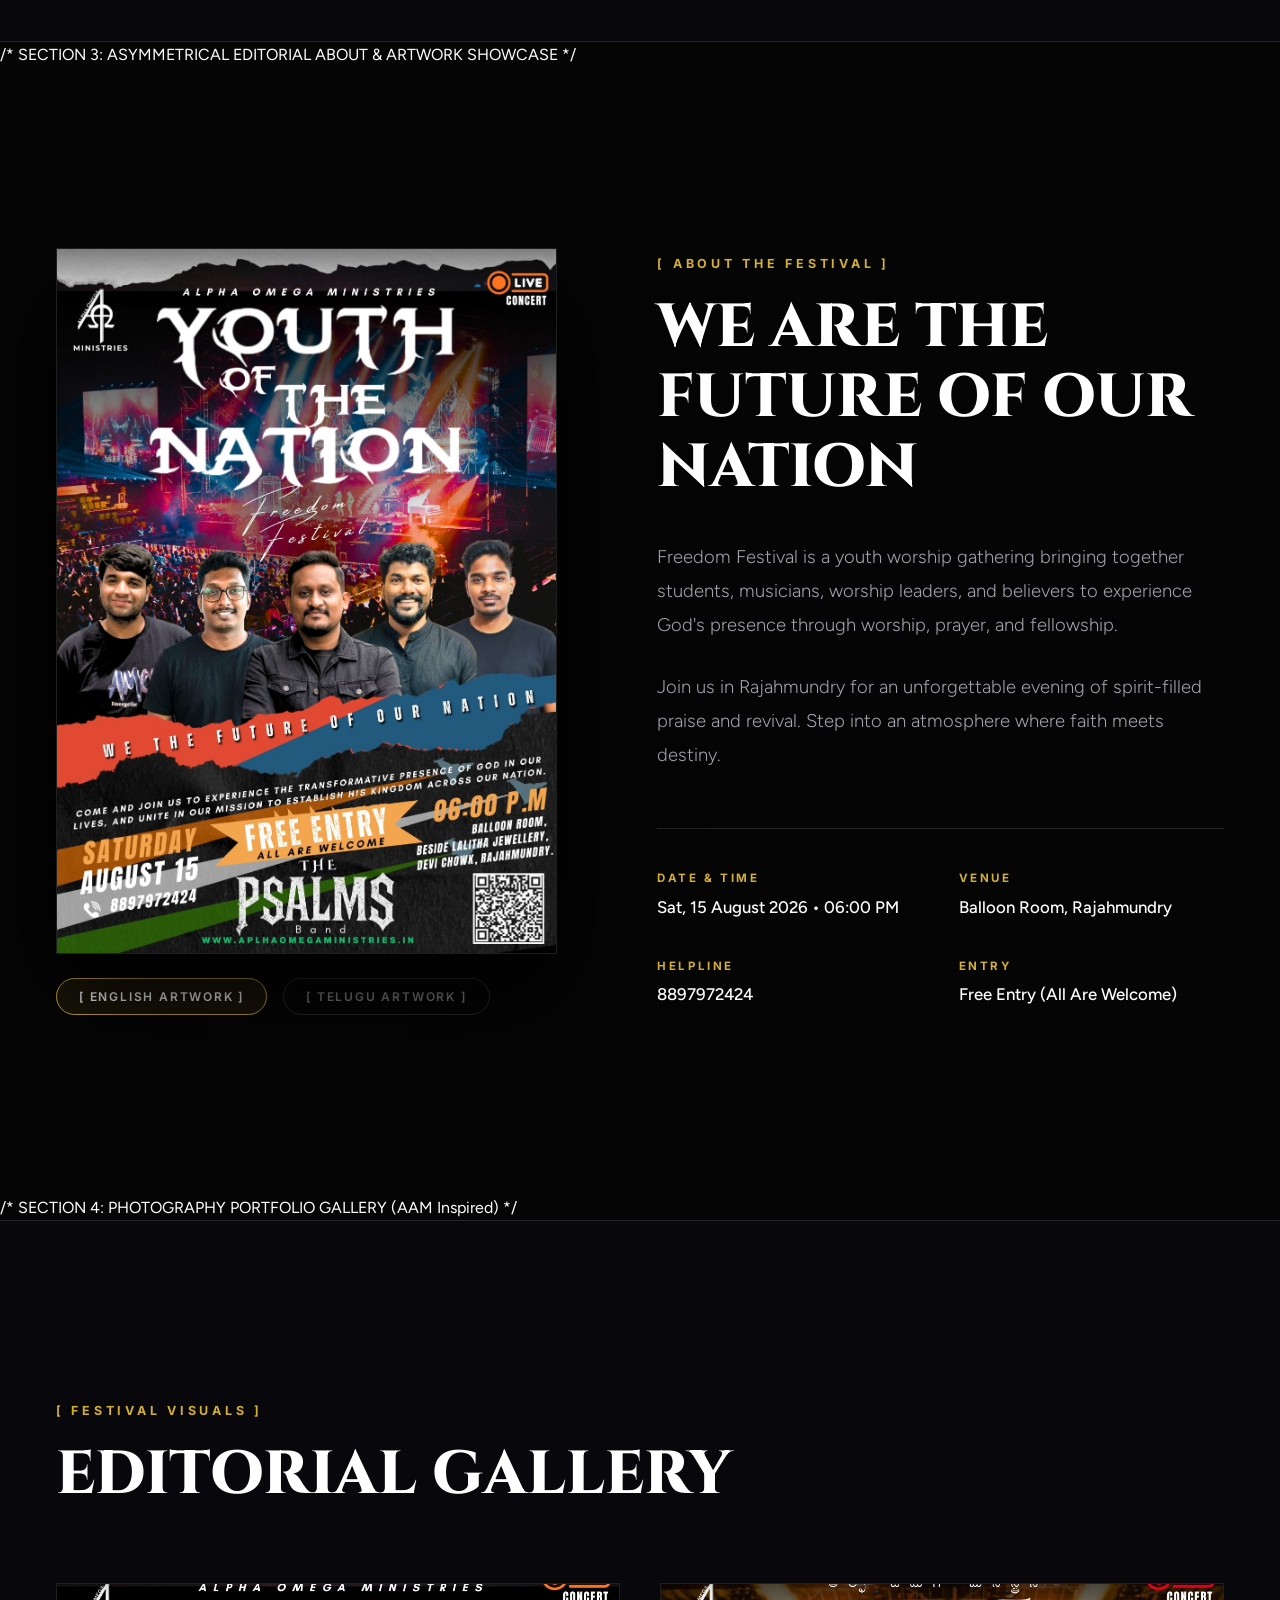
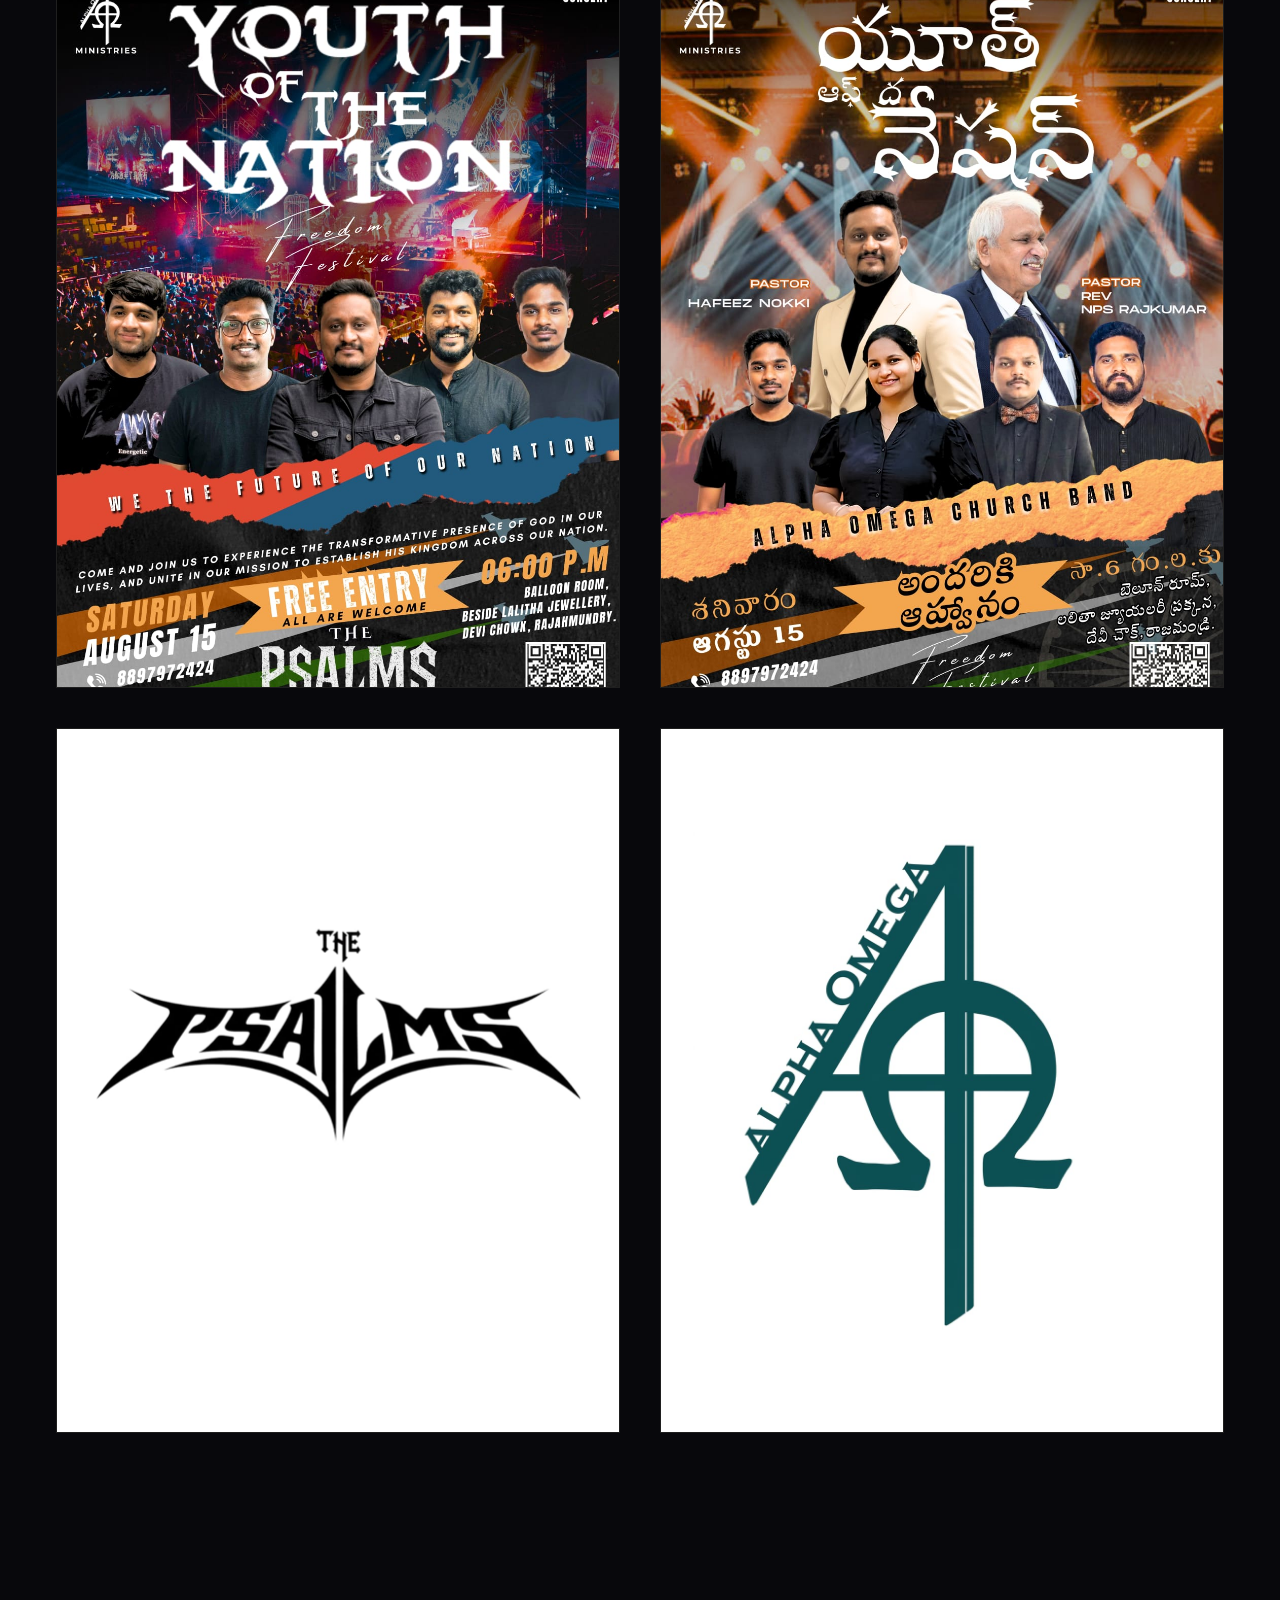
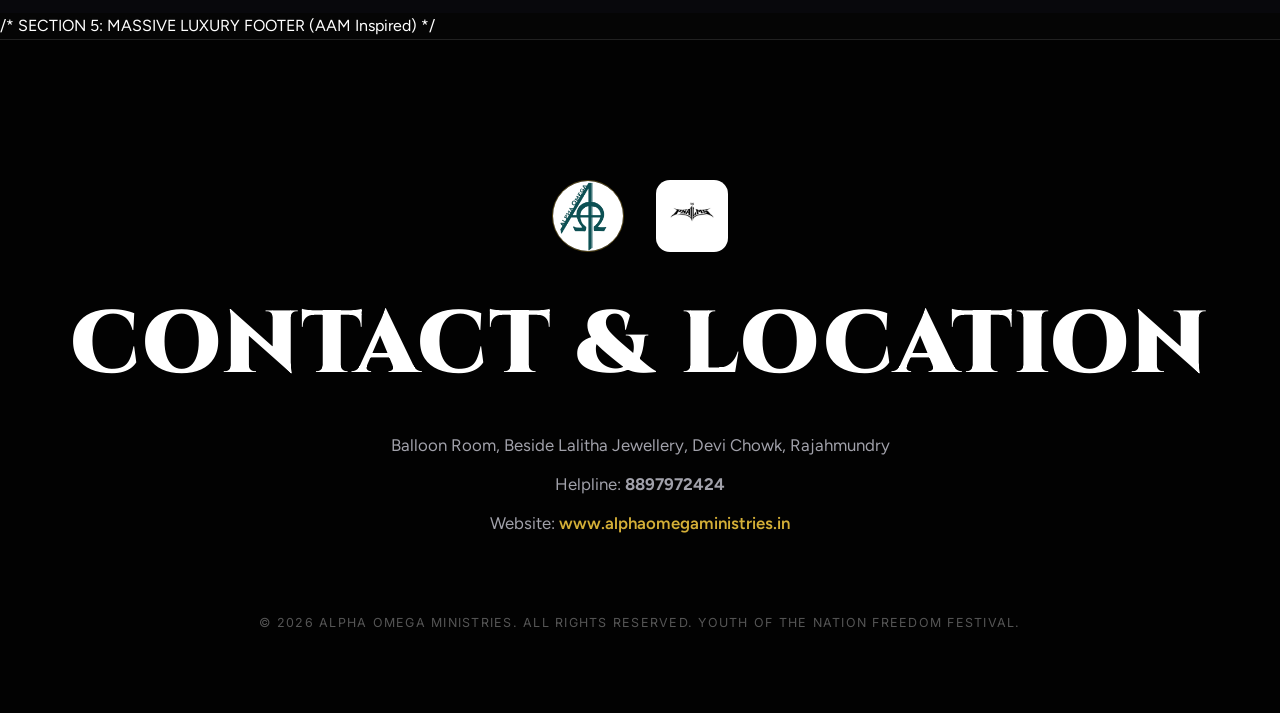
==== commit 778d31bf: "Complete redesign of YOTN2026 to Awwwards / All About Music level editorial music festival design" ====
--- a/YOTN2026/index.html
+++ b/YOTN2026/index.html
@@ -7,24 +7,25 @@
 <title>YOUTH OF THE NATION | Freedom Festival 2026</title>
 
 <!-- SEO -->
-<meta name="description" content="Youth Of The Nation - Freedom Festival 2026. A premier youth worship gathering in Rajahmundry.">
+<meta name="description" content="Youth Of The Nation - Freedom Festival 2026. An ultra-premium youth worship festival in Rajahmundry.">
 
 <!-- Open Graph -->
 <meta property="og:type" content="website">
 <meta property="og:title" content="YOUTH OF THE NATION | Freedom Festival 2026">
-<meta property="og:description" content="Freedom Festival 2026 in Rajahmundry. An unforgettable night of worship, music, and God's presence.">
+<meta property="og:description" content="Freedom Festival 2026 in Rajahmundry. Experience worship, music, and God's presence.">
 
 <meta name="theme-color" content="#050505">
 
 <link rel="icon" href="../logo.jpg">
 
-<!-- Google Fonts: Cinzel & Cormorant Garamond & Figtree & Inter & Alex Brush -->
+<!-- Google Fonts: Cinzel & Bebas Neue & Cormorant Garamond & Figtree & Inter & Alex Brush -->
 <link rel="preconnect" href="https://fonts.googleapis.com">
 <link rel="preconnect" href="https://fonts.gstatic.com" crossorigin>
-<link href="https://fonts.googleapis.com/css2?family=Alex+Brush&family=Cinzel:wght@400;600;700;800;900&family=Cormorant+Garamond:ital,wght@0,400;0,600;0,700;1,400&family=Figtree:wght@300;400;500;600;700&family=Inter:wght@400;500;600;700&display=swap" rel="stylesheet">
-
-<!-- GSAP Animation Engine -->
+<link href="https://fonts.googleapis.com/css2?family=Alex+Brush&family=Bebas+Neue&family=Cinzel:wght@400;600;700;800;900&family=Cormorant+Garamond:ital,wght@0,400;0,600;0,700;1,400&family=Figtree:wght@300;400;500;600;700&family=Inter:wght@400;500;600;700;800&display=swap" rel="stylesheet">
+
+<!-- GSAP Animation Engine & ScrollTrigger -->
 <script src="https://cdnjs.cloudflare.com/ajax/libs/gsap/3.12.5/gsap.min.js"></script>
+<script src="https://cdnjs.cloudflare.com/ajax/libs/gsap/3.12.5/ScrollTrigger.min.js"></script>
 
 <style>
 
@@ -36,11 +37,11 @@
 
 :root{
   --bg:#050505;
-  --bg-subtle:#0a0a0a;
+  --bg-subtle:#0a0a0c;
   --gold:#D4AF37;
   --white:#ffffff;
-  --text-muted:#888888;
-  --border:rgba(255, 255, 255, 0.1);
+  --text-muted:#94a3b8;
+  --border-light:rgba(255, 255, 255, 0.12);
 }
 
 html{
@@ -52,18 +53,19 @@
   font-family: 'Figtree', sans-serif;
   background-color: var(--bg);
   color: var(--white);
-  line-height: 1.7;
+  line-height: 1.6;
   overflow-x: hidden;
   -webkit-font-smoothing: antialiased;
 }
 
 .font-cinzel { font-family: 'Cinzel', serif; }
+.font-bebas { font-family: 'Bebas Neue', sans-serif; letter-spacing: 0.04em; }
 .font-garamond { font-family: 'Cormorant Garamond', serif; }
 .font-script { font-family: 'Alex Brush', cursive; }
-.font-nav { font-family: 'Inter', sans-serif; }
-
-/* ============================================================ */
-/* CINEMATIC PRELOADER STYLES */
+.font-inter { font-family: 'Inter', sans-serif; }
+
+/* ============================================================ */
+/* MANDATORY CINEMATIC PRELOADER STYLES */
 /* ============================================================ */
 #preloader {
   position: fixed;
@@ -94,24 +96,24 @@
 }
 
 .seq-logo-church {
-  width: 110px;
-  height: 110px;
+  width: 120px;
+  height: 120px;
   border-radius: 50%;
   object-fit: contain;
   margin-bottom: 24px;
-  box-shadow: 0 0 40px rgba(212, 175, 55, 0.25);
+  box-shadow: 0 0 50px rgba(212, 175, 55, 0.25);
   border: 1px solid rgba(212, 175, 55, 0.4);
 }
 
 .seq-logo-band {
-  width: 120px;
-  height: 120px;
-  border-radius: 20px;
+  width: 130px;
+  height: 130px;
+  border-radius: 16px;
   object-fit: contain;
   background: #ffffff;
-  padding: 12px;
+  padding: 14px;
   margin-bottom: 24px;
-  box-shadow: 0 0 40px rgba(255, 255, 255, 0.2);
+  box-shadow: 0 0 50px rgba(255, 255, 255, 0.2);
 }
 
 .seq-tag {
@@ -126,23 +128,23 @@
 
 .seq-title-huge {
   font-family: 'Cinzel', serif;
-  font-size: clamp(2.5rem, 7vw, 5rem);
+  font-size: clamp(2.8rem, 8vw, 5.5rem);
   font-weight: 900;
   letter-spacing: 0.05em;
   color: #ffffff;
-  line-height: 1.1;
-  text-shadow: 0 0 30px rgba(255,255,255,0.2);
+  line-height: 1.05;
+  text-shadow: 0 0 35px rgba(255,255,255,0.2);
 }
 
 .seq-subtitle-script {
   font-family: 'Alex Brush', cursive;
-  font-size: clamp(2rem, 5vw, 3.5rem);
+  font-size: clamp(2.2rem, 5.5vw, 3.8rem);
   color: var(--gold);
   margin-top: 8px;
 }
 
 /* ============================================================ */
-/* NAVIGATION */
+/* EDITORIAL HEADER / NAVIGATION (AAM Inspired) */
 /* ============================================================ */
 .header-nav {
   position: fixed;
@@ -153,21 +155,22 @@
   display: flex;
   justify-content: space-between;
   align-items: center;
-  padding: 28px 48px;
+  padding: 32px 56px;
   background: linear-gradient(to bottom, rgba(5,5,5,0.95), rgba(5,5,5,0));
-  backdrop-filter: blur(8px);
+  backdrop-filter: blur(12px);
+  border-b: 1px solid rgba(255,255,255,0.05);
 }
 
 .nav-brand {
   font-family: 'Cinzel', serif;
   font-size: 0.95rem;
   font-weight: 800;
-  letter-spacing: 0.15em;
+  letter-spacing: 0.2em;
   color: #ffffff;
   text-decoration: none;
   display: flex;
   align-items: center;
-  gap: 8px;
+  gap: 10px;
 }
 
 .nav-dot {
@@ -181,14 +184,14 @@
 .nav-menu {
   display: flex;
   align-items: center;
-  gap: 36px;
+  gap: 40px;
 }
 
 .nav-link {
   font-family: 'Inter', sans-serif;
-  font-size: 0.8rem;
-  font-weight: 500;
-  letter-spacing: 0.12em;
+  font-size: 0.78rem;
+  font-weight: 600;
+  letter-spacing: 0.15em;
   text-transform: uppercase;
   color: #cccccc;
   text-decoration: none;
@@ -217,7 +220,7 @@
 }
 
 /* ============================================================ */
-/* HERO SECTION */
+/* SECTION 1: HERO (Full Viewport Edge-to-Edge) */
 /* ============================================================ */
 .hero-section {
   min-height: 100vh;
@@ -227,7 +230,7 @@
   justify-content: center;
   align-items: center;
   text-align: center;
-  padding: 120px 24px;
+  padding: 140px 24px 80px;
   background: #050505;
   overflow: hidden;
 }
@@ -236,149 +239,184 @@
   position: absolute;
   inset: 0;
   pointer-events: none;
-  opacity: 0.7;
+  opacity: 0.75;
 }
 
 .hero-spotlight {
   position: absolute;
-  top: -20%;
+  top: -25%;
   left: 50%;
   transform: translateX(-50%);
-  width: 800px;
-  height: 800px;
-  background: radial-gradient(circle, rgba(212, 175, 55, 0.12) 0%, rgba(5, 5, 5, 0) 70%);
+  width: 900px;
+  height: 900px;
+  background: radial-gradient(circle, rgba(212, 175, 55, 0.14) 0%, rgba(5, 5, 5, 0) 70%);
   pointer-events: none;
 }
 
 .hero-content {
   position: relative;
   z-index: 10;
-  max-width: 1000px;
-}
-
-.hero-tag {
+  width: 100%;
+  max-width: 1200px;
+}
+
+.hero-bracket-tag {
   font-family: 'Inter', sans-serif;
-  font-size: 0.75rem;
+  font-size: 0.8rem;
   font-weight: 600;
   letter-spacing: 0.35em;
   color: var(--gold);
   text-transform: uppercase;
-  margin-bottom: 24px;
-}
-
-.hero-title-main {
-  font-family: 'Cinzel', serif;
-  font-size: clamp(3.2rem, 9vw, 7.5rem);
+  margin-bottom: 28px;
+}
+
+.hero-title-giant {
+  font-family: 'Bebas Neue', sans-serif;
+  font-size: clamp(3.8rem, 12vw, 9.8rem);
   font-weight: 900;
-  line-height: 0.95;
-  letter-spacing: -0.01em;
+  line-height: 0.9;
+  letter-spacing: 0.03em;
   color: #ffffff;
   text-transform: uppercase;
   margin-bottom: 12px;
-}
-
-.hero-script-sub {
+  text-shadow: 0 0 50px rgba(255, 255, 255, 0.15);
+}
+
+.hero-script-subtitle {
   font-family: 'Alex Brush', cursive;
-  font-size: clamp(2.5rem, 6vw, 4.5rem);
+  font-size: clamp(2.8rem, 7vw, 5rem);
   color: var(--gold);
-  margin-bottom: 32px;
-}
-
-.hero-editorial-desc {
+  margin-bottom: 36px;
+  text-shadow: 0 0 25px rgba(212, 175, 55, 0.4);
+}
+
+.hero-desc-short {
   font-family: 'Figtree', sans-serif;
-  font-size: clamp(1.05rem, 2vw, 1.35rem);
+  font-size: clamp(1.1rem, 2.2vw, 1.4rem);
   font-weight: 300;
   color: #a1a1aa;
-  max-width: 600px;
-  margin: 0 auto 48px;
+  max-width: 620px;
+  margin: 0 auto 52px;
   line-height: 1.7;
 }
 
-.cta-editorial {
+.hero-editorial-link {
   display: inline-flex;
   align-items: center;
-  gap: 14px;
+  gap: 12px;
   font-family: 'Inter', sans-serif;
   font-size: 0.85rem;
-  font-weight: 600;
-  letter-spacing: 0.2em;
+  font-weight: 700;
+  letter-spacing: 0.22em;
   text-transform: uppercase;
   color: #ffffff;
   text-decoration: none;
-  padding: 16px 36px;
-  border: 1px solid rgba(255, 255, 255, 0.2);
+  padding: 18px 40px;
+  border: 1px solid rgba(255, 255, 255, 0.25);
   border-radius: 999px;
   transition: all 0.4s cubic-bezier(0.16, 1, 0.3, 1);
-  background: rgba(255, 255, 255, 0.02);
-}
-
-.cta-editorial:hover {
+  background: rgba(255, 255, 255, 0.03);
+}
+
+.hero-editorial-link:hover {
   border-color: var(--gold);
   color: var(--gold);
-  background: rgba(212, 175, 55, 0.05);
-  transform: translateY(-2px);
-}
-
-.cta-editorial .arrow {
+  background: rgba(212, 175, 55, 0.08);
+  transform: translateY(-3px);
+  box-shadow: 0 10px 30px rgba(212, 175, 55, 0.15);
+}
+
+.hero-editorial-link .arrow {
   transition: transform 0.3s ease;
 }
 
-.cta-editorial:hover .arrow {
+.hero-editorial-link:hover .arrow {
   transform: translateX(6px);
 }
 
 /* ============================================================ */
-/* EDITORIAL ABOUT SECTION */
+/* SECTION 2: EDITORIAL STATEMENT BANNER (AAM Inspired) */
+/* ============================================================ */
+.statement-section {
+  padding: 160px 24px;
+  background: #08080c;
+  border-top: 1px solid var(--border-light);
+  border-bottom: 1px solid var(--border-light);
+  text-align: center;
+  position: relative;
+  overflow: hidden;
+}
+
+.statement-text-huge {
+  font-family: 'Cinzel', serif;
+  font-size: clamp(2rem, 5vw, 4.2rem);
+  font-weight: 800;
+  line-height: 1.25;
+  color: #ffffff;
+  max-width: 1100px;
+  margin: 0 auto 28px;
+  letter-spacing: -0.01em;
+}
+
+.statement-tag-bracket {
+  font-family: 'Inter', sans-serif;
+  font-size: 0.9rem;
+  font-weight: 700;
+  letter-spacing: 0.35em;
+  color: var(--gold);
+  text-transform: uppercase;
+}
+
+/* ============================================================ */
+/* SECTION 3: ASYMMETRICAL EDITORIAL ABOUT & ARTWORK SHOWCASE */
 /* ============================================================ */
 .about-section {
-  padding: 160px 0;
-  background: #0a0a0a;
-  border-top: 1px solid var(--border);
-}
-
-.about-container {
-  max-width: 1200px;
+  padding: 180px 0;
+  background: #050505;
+}
+
+.about-container-editorial {
+  max-width: 1280px;
   margin: 0 auto;
-  padding: 0 48px;
+  padding: 0 56px;
   display: grid;
-  grid-template-columns: 1fr 1.1fr;
-  gap: 80px;
+  grid-template-columns: 1fr 1.15fr;
+  gap: 90px;
   align-items: center;
 }
 
-.editorial-poster-frame {
+/* Frameless Artwork Showcase */
+.artwork-frame-editorial {
   position: relative;
   background: #000;
-  border-radius: 4px;
-  overflow: hidden;
-  border: 1px solid rgba(255, 255, 255, 0.15);
-  box-shadow: 0 30px 80px rgba(0,0,0,0.9);
-}
-
-.editorial-poster-img {
+  box-shadow: 0 40px 100px rgba(0,0,0,0.95);
+  border: 1px solid rgba(255, 255, 255, 0.12);
+}
+
+.artwork-img-editorial {
   width: 100%;
   height: auto;
   display: block;
-  transition: transform 0.7s cubic-bezier(0.16, 1, 0.3, 1);
-}
-
-.editorial-poster-frame:hover .editorial-poster-img {
-  transform: scale(1.04);
-}
-
-.poster-switch-bar {
+  transition: transform 0.8s cubic-bezier(0.16, 1, 0.3, 1);
+}
+
+.artwork-frame-editorial:hover .artwork-img-editorial {
+  transform: scale(1.03);
+}
+
+.artwork-switcher-bar {
   display: flex;
-  gap: 12px;
-  margin-top: 20px;
-}
-
-.switch-btn {
+  gap: 16px;
+  margin-top: 24px;
+}
+
+.art-switch-btn {
   font-family: 'Inter', sans-serif;
   font-size: 0.75rem;
   font-weight: 600;
-  letter-spacing: 0.1em;
+  letter-spacing: 0.15em;
   text-transform: uppercase;
-  padding: 8px 18px;
+  padding: 10px 22px;
   border-radius: 999px;
   border: 1px solid rgba(255, 255, 255, 0.15);
   background: transparent;
@@ -387,146 +425,147 @@
   transition: all 0.3s ease;
 }
 
-.switch-btn.active {
+.art-switch-btn.active {
   color: #ffffff;
   border-color: var(--gold);
   background: rgba(212, 175, 55, 0.1);
 }
 
-.about-editorial-content {
-  padding-left: 20px;
-}
-
-.editorial-section-tag {
+/* Right Editorial Content */
+.about-editorial-text-col {
+  padding-left: 10px;
+}
+
+.editorial-tag-header {
   font-family: 'Inter', sans-serif;
-  font-size: 0.75rem;
-  font-weight: 600;
+  font-size: 0.78rem;
+  font-weight: 700;
   letter-spacing: 0.3em;
   color: var(--gold);
   text-transform: uppercase;
-  margin-bottom: 16px;
+  margin-bottom: 20px;
   display: block;
 }
 
-.editorial-heading {
+.editorial-heading-title {
   font-family: 'Cinzel', serif;
-  font-size: clamp(2.2rem, 4.5vw, 3.5rem);
+  font-size: clamp(2.4rem, 4.8vw, 3.8rem);
   font-weight: 800;
   line-height: 1.15;
   color: #ffffff;
-  margin-bottom: 32px;
-}
-
-.editorial-paragraph {
+  margin-bottom: 36px;
+}
+
+.editorial-body-para {
   font-family: 'Figtree', sans-serif;
-  font-size: 1.1rem;
+  font-size: 1.15rem;
   font-weight: 300;
   color: #a1a1aa;
   line-height: 1.85;
-  margin-bottom: 24px;
-}
-
-.meta-details-grid {
-  margin-top: 48px;
-  padding-top: 32px;
-  border-top: 1px solid var(--border);
+  margin-bottom: 28px;
+}
+
+/* Minimalist Meta Details Table */
+.editorial-meta-table {
+  margin-top: 56px;
+  padding-top: 40px;
+  border-top: 1px solid var(--border-light);
   display: grid;
   grid-template-columns: 1fr 1fr;
-  gap: 28px;
-}
-
-.meta-item-title {
+  gap: 36px;
+}
+
+.meta-label-top {
   font-family: 'Inter', sans-serif;
-  font-size: 0.7rem;
+  font-size: 0.72rem;
   font-weight: 700;
-  letter-spacing: 0.2em;
+  letter-spacing: 0.22em;
   text-transform: uppercase;
   color: var(--gold);
-  margin-bottom: 4px;
-}
-
-.meta-item-val {
+  margin-bottom: 6px;
+}
+
+.meta-val-text {
   font-family: 'Figtree', sans-serif;
-  font-size: 1rem;
+  font-size: 1.05rem;
   font-weight: 500;
   color: #ffffff;
 }
 
 /* ============================================================ */
-/* PHOTOGRAPHY GALLERY SECTION */
-/* ============================================================ */
-.gallery-section {
-  padding: 160px 0;
-  background: #050505;
-  border-top: 1px solid var(--border);
-}
-
-.gallery-container {
-  max-width: 1200px;
+/* SECTION 4: PHOTOGRAPHY PORTFOLIO GALLERY (AAM Style) */
+/* ============================================================ */
+.gallery-section-portfolio {
+  padding: 180px 0;
+  background: #08080c;
+  border-top: 1px solid var(--border-light);
+}
+
+.gallery-container-portfolio {
+  max-width: 1280px;
   margin: 0 auto;
-  padding: 0 48px;
-}
-
-.gallery-header-editorial {
-  margin-bottom: 64px;
-}
-
-.gallery-masonry {
+  padding: 0 56px;
+}
+
+.gallery-heading-block {
+  margin-bottom: 72px;
+}
+
+.gallery-portfolio-grid {
   display: grid;
   grid-template-columns: repeat(2, 1fr);
-  gap: 32px;
-}
-
-.portfolio-card {
+  gap: 40px;
+}
+
+.portfolio-panel {
   position: relative;
-  border-radius: 4px;
   overflow: hidden;
-  background: #0a0a0a;
-  border: 1px solid var(--border);
+  background: #000;
+  border: 1px solid var(--border-light);
   cursor: pointer;
   aspect-ratio: 4/5;
 }
 
-.portfolio-img {
+.portfolio-panel-img {
   width: 100%;
   height: 100%;
   object-fit: cover;
   display: block;
-  transition: transform 0.7s cubic-bezier(0.16, 1, 0.3, 1);
-}
-
-.portfolio-card:hover .portfolio-img {
-  transform: scale(1.05);
-}
-
-.portfolio-overlay {
+  transition: transform 0.8s cubic-bezier(0.16, 1, 0.3, 1);
+}
+
+.portfolio-panel:hover .portfolio-panel-img {
+  transform: scale(1.06);
+}
+
+.portfolio-panel-overlay {
   position: absolute;
   inset: 0;
-  background: linear-gradient(to top, rgba(5,5,5,0.9), transparent 60%);
+  background: linear-gradient(to top, rgba(5,5,5,0.92) 0%, transparent 60%);
   opacity: 0;
   display: flex;
   align-items: flex-end;
-  padding: 32px;
+  padding: 40px;
   transition: opacity 0.4s ease;
 }
 
-.portfolio-card:hover .portfolio-overlay {
+.portfolio-panel:hover .portfolio-panel-overlay {
   opacity: 1;
 }
 
-.portfolio-caption {
+.portfolio-panel-title {
   font-family: 'Cinzel', serif;
-  font-size: 1.15rem;
+  font-size: 1.25rem;
   font-weight: 700;
   color: #ffffff;
 }
 
 /* LIGHTBOX MODAL */
-.lightbox-modal {
+.lightbox-modal-full {
   position: fixed;
   inset: 0;
-  background: rgba(0, 0, 0, 0.95);
-  backdrop-filter: blur(12px);
+  background: rgba(0, 0, 0, 0.96);
+  backdrop-filter: blur(16px);
   z-index: 999999;
   display: flex;
   justify-content: center;
@@ -537,25 +576,24 @@
   padding: 40px;
 }
 
-.lightbox-modal.active {
+.lightbox-modal-full.active {
   opacity: 1;
   pointer-events: auto;
 }
 
-.lightbox-content-img {
+.lightbox-full-img {
   max-width: 90vw;
   max-height: 85vh;
   object-fit: contain;
-  border-radius: 4px;
-  box-shadow: 0 0 60px rgba(0,0,0,0.9);
-}
-
-.lightbox-close-btn {
+  box-shadow: 0 0 80px rgba(0,0,0,0.95);
+}
+
+.lightbox-close-icon {
   position: absolute;
-  top: 36px;
-  right: 48px;
+  top: 40px;
+  right: 56px;
   font-family: 'Inter', sans-serif;
-  font-size: 2.2rem;
+  font-size: 2.5rem;
   color: #ffffff;
   background: none;
   border: none;
@@ -563,88 +601,99 @@
   transition: color 0.3s ease;
 }
 
-.lightbox-close-btn:hover {
+.lightbox-close-icon:hover {
   color: var(--gold);
 }
 
 /* ============================================================ */
-/* EDITORIAL FOOTER */
-/* ============================================================ */
-.footer-editorial {
-  padding: 100px 0 60px;
+/* SECTION 5: MASSIVE LUXURY FOOTER (AAM Inspired) */
+/* ============================================================ */
+.footer-luxury {
+  padding: 140px 0 80px;
   background: #020202;
-  border-top: 1px solid var(--border);
-}
-
-.footer-container {
-  max-width: 1200px;
+  border-top: 1px solid var(--border-light);
+}
+
+.footer-luxury-container {
+  max-width: 1280px;
   margin: 0 auto;
-  padding: 0 48px;
+  padding: 0 56px;
   display: flex;
   flex-direction: column;
   align-items: center;
   text-align: center;
 }
 
-.footer-logos-row {
+.footer-brand-emblems {
   display: flex;
   align-items: center;
-  gap: 24px;
-  margin-bottom: 36px;
-}
-
-.footer-logo-img {
-  width: 64px;
-  height: 64px;
+  gap: 32px;
+  margin-bottom: 48px;
+}
+
+.footer-church-seal {
+  width: 72px;
+  height: 72px;
   border-radius: 50%;
   object-fit: contain;
   border: 1px solid rgba(212, 175, 55, 0.4);
 }
 
-.footer-band-logo-img {
-  width: 64px;
-  height: 64px;
-  border-radius: 12px;
+.footer-band-seal {
+  width: 72px;
+  height: 72px;
+  border-radius: 14px;
   object-fit: contain;
   background: #ffffff;
-  padding: 6px;
-}
-
-.footer-meta-text {
+  padding: 8px;
+}
+
+.footer-title-huge {
+  font-family: 'Cinzel', serif;
+  font-size: clamp(2.5rem, 7vw, 5.5rem);
+  font-weight: 900;
+  letter-spacing: 0.02em;
+  color: #ffffff;
+  margin-bottom: 40px;
+  line-height: 1.05;
+}
+
+.footer-info-line {
   font-family: 'Figtree', sans-serif;
-  font-size: 0.95rem;
-  color: #888888;
-  margin-bottom: 10px;
-}
-
-.footer-link-gold {
+  font-size: 1.05rem;
+  color: #a1a1aa;
+  margin-bottom: 12px;
+}
+
+.footer-link-gold-accent {
   color: var(--gold);
   text-decoration: none;
-  font-weight: 500;
+  font-weight: 600;
   transition: opacity 0.3s ease;
 }
 
-.footer-link-gold:hover {
+.footer-link-gold-accent:hover {
   opacity: 0.8;
 }
 
-.footer-copyright {
-  margin-top: 48px;
+.footer-copyright-bottom {
+  margin-top: 64px;
   font-family: 'Inter', sans-serif;
-  font-size: 0.75rem;
+  font-size: 0.78rem;
   color: #555555;
-  letter-spacing: 0.08em;
+  letter-spacing: 0.1em;
+  text-transform: uppercase;
 }
 
 /* RESPONSIVE BREAKPOINTS */
-@media (max-width: 900px) {
-  .header-nav { padding: 20px 24px; }
-  .nav-menu { gap: 20px; }
-  .about-container { grid-template-columns: 1fr; gap: 48px; padding: 0 24px; }
-  .about-editorial-content { padding-left: 0; }
-  .gallery-container { padding: 0 24px; }
-  .gallery-masonry { grid-template-columns: 1fr; }
-  .footer-container { padding: 0 24px; }
+@media (max-width: 960px) {
+  .header-nav { padding: 24px 28px; }
+  .nav-menu { gap: 24px; }
+  .about-container-editorial { grid-template-columns: 1fr; gap: 56px; padding: 0 28px; }
+  .about-editorial-text-col { padding-left: 0; }
+  .gallery-container-portfolio { padding: 0 28px; }
+  .gallery-portfolio-grid { grid-template-columns: 1fr; gap: 28px; }
+  .footer-luxury-container { padding: 0 28px; }
 }
 
 </style>
@@ -652,7 +701,7 @@
 <body>
 
 <!-- ============================================================ -->
-/* MANDATORY CINEMATIC PRELOADER */
+/* MANDATORY CINEMATIC PRELOADER (GSAP) */
 <!-- ============================================================ -->
 <div id="preloader">
   <canvas id="preloaderCanvas"></canvas>
@@ -667,8 +716,8 @@
   <div id="seq2" class="preloader-seq">
     <img id="seq2-logo" src="./assets/Band Logo.jpeg" alt="The Psalms Band" class="seq-logo-band">
     <div id="seq2-text">
-      <div class="seq-title-huge" style="font-size:2rem;">THE PSALMS</div>
-      <div class="seq-subtitle-script" style="font-size:2.2rem; margin-top:-6px;">Band</div>
+      <div class="seq-title-huge" style="font-size:2.2rem;">THE PSALMS</div>
+      <div class="seq-subtitle-script" style="font-size:2.4rem; margin-top:-6px;">Band</div>
     </div>
   </div>
 
@@ -682,7 +731,7 @@
 </div>
 
 <!-- ============================================================ -->
-/* FLOATING EDITORIAL NAVIGATION */
+/* FLOATING EDITORIAL HEADER / NAVIGATION */
 <!-- ============================================================ -->
 <header className="header-nav" id="headerNav">
   <a href="../" class="nav-brand">
@@ -699,20 +748,20 @@
 </header>
 
 <!-- ============================================================ -->
-/* SECTION 1: HERO */
+/* SECTION 1: HERO (100vh Full Viewport Edge-to-Edge) */
 <!-- ============================================================ -->
 <section class="hero-section" id="hero">
   <canvas id="heroCanvas" class="hero-canvas"></canvas>
   <div class="hero-spotlight"></div>
 
   <div class="hero-content">
-    <div class="hero-tag">[ ALPHA OMEGA MINISTRIES PRESENTS ]</div>
-    <h1 class="hero-title-main">YOUTH OF THE NATION</h1>
-    <div class="hero-script-sub">Freedom Festival 2026</div>
-    <p class="hero-editorial-desc">
+    <div class="hero-bracket-tag">[ ALPHA OMEGA MINISTRIES PRESENTS ]</div>
+    <h1 class="hero-title-giant">YOUTH OF THE NATION</h1>
+    <div class="hero-script-subtitle">Freedom Festival 2026</div>
+    <p class="hero-desc-short">
       A sacred gathering of youth, worship, and God's presence.
     </p>
-    <a href="#about" class="cta-editorial">
+    <a href="#about" class="hero-editorial-link">
       <span>EXPLORE THE EXPERIENCE</span>
       <span class="arrow">→</span>
     </a>
@@ -720,48 +769,58 @@
 </section>
 
 <!-- ============================================================ -->
-/* SECTION 2: EDITORIAL ABOUT */
+/* SECTION 2: EDITORIAL STATEMENT BANNER (AAM Inspired) */
+<!-- ============================================================ -->
+<section class="statement-section">
+  <h2 class="statement-text-huge">
+    IF WORSHIP IS THE LANGUAGE OF YOUR SOUL — YOU BELONG AT FREEDOM FESTIVAL.
+  </h2>
+  <div class="statement-tag-bracket">[ WE ARE THE FUTURE OF OUR NATION ]</div>
+</section>
+
+<!-- ============================================================ -->
+/* SECTION 3: ASYMMETRICAL EDITORIAL ABOUT & ARTWORK SHOWCASE */
 <!-- ============================================================ -->
 <section id="about" class="about-section">
-  <div class="about-container">
-    <!-- Left Poster Frame -->
+  <div class="about-container-editorial">
+    <!-- Left Frameless Artwork Frame -->
     <div>
-      <div class="editorial-poster-frame">
-        <img id="posterDisplay" src="./assets/1.jpeg" alt="Freedom Festival Official Poster" class="editorial-poster-img">
+      <div class="artwork-frame-editorial">
+        <img id="artworkDisplay" src="./assets/1.jpeg" alt="Freedom Festival Official Poster" class="artwork-img-editorial">
       </div>
-      <div class="poster-switch-bar">
-        <button class="switch-btn active" onclick="switchPoster('./assets/1.jpeg', this)">English Poster</button>
-        <button class="switch-btn" onclick="switchPoster('./assets/2.jpeg', this)">Telugu Poster (తెలుగు)</button>
+      <div class="artwork-switcher-bar">
+        <button class="art-switch-btn active" onclick="switchArtwork('./assets/1.jpeg', this)">[ ENGLISH ARTWORK ]</button>
+        <button class="art-switch-btn" onclick="switchArtwork('./assets/2.jpeg', this)">[ TELUGU ARTWORK ]</button>
       </div>
     </div>
 
-    <!-- Right Editorial Description -->
-    <div class="about-editorial-content">
-      <span class="editorial-section-tag">[ ABOUT THE FESTIVAL ]</span>
-      <h2 class="editorial-heading">WE ARE THE FUTURE OF OUR NATION</h2>
-      <p class="editorial-paragraph">
+    <!-- Right Editorial Text -->
+    <div class="about-editorial-text-col">
+      <span class="editorial-tag-header">[ ABOUT THE FESTIVAL ]</span>
+      <h2 class="editorial-heading-title">WE ARE THE FUTURE OF OUR NATION</h2>
+      <p class="editorial-body-para">
         Freedom Festival is a youth worship gathering bringing together students, musicians, worship leaders, and believers to experience God's presence through worship, prayer, and fellowship.
       </p>
-      <p class="editorial-paragraph">
+      <p class="editorial-body-para">
         Join us in Rajahmundry for an unforgettable evening of spirit-filled praise and revival. Step into an atmosphere where faith meets destiny.
       </p>
 
-      <div class="meta-details-grid">
+      <div class="editorial-meta-table">
         <div>
-          <div class="meta-item-title">DATE & TIME</div>
-          <div class="meta-item-val">Sat, 15 August 2026 • 06:00 PM</div>
+          <div class="meta-label-top">DATE & TIME</div>
+          <div class="meta-val-text">Sat, 15 August 2026 • 06:00 PM</div>
         </div>
         <div>
-          <div class="meta-item-title">VENUE</div>
-          <div class="meta-item-val">Balloon Room, Rajahmundry</div>
+          <div class="meta-label-top">VENUE</div>
+          <div class="meta-val-text">Balloon Room, Rajahmundry</div>
         </div>
         <div>
-          <div class="meta-item-title">HELPLINE</div>
-          <div class="meta-item-val">8897972424</div>
+          <div class="meta-label-top">HELPLINE</div>
+          <div class="meta-val-text">8897972424</div>
         </div>
         <div>
-          <div class="meta-item-title">ENTRY</div>
-          <div class="meta-item-val">Free Entry (All Are Welcome)</div>
+          <div class="meta-label-top">ENTRY</div>
+          <div class="meta-val-text">Free Entry (All Are Welcome)</div>
         </div>
       </div>
     </div>
@@ -769,41 +828,41 @@
 </section>
 
 <!-- ============================================================ -->
-/* SECTION 3: PHOTOGRAPHY GALLERY */
-<!-- ============================================================ -->
-<section id="gallery" class="gallery-section">
-  <div class="gallery-container">
-    <div class="gallery-header-editorial">
-      <span class="editorial-section-tag">[ FESTIVAL VISUALS ]</span>
-      <h2 class="editorial-heading" style="margin-bottom:0;">EDITORIAL GALLERY</h2>
+/* SECTION 4: PHOTOGRAPHY PORTFOLIO GALLERY (AAM Inspired) */
+<!-- ============================================================ -->
+<section id="gallery" class="gallery-section-portfolio">
+  <div class="gallery-container-portfolio">
+    <div class="gallery-heading-block">
+      <span class="editorial-tag-header">[ FESTIVAL VISUALS ]</span>
+      <h2 class="editorial-heading-title" style="margin-bottom:0;">EDITORIAL GALLERY</h2>
     </div>
 
-    <div class="gallery-masonry">
-      <div class="portfolio-card" onclick="openLightbox('./assets/1.jpeg')">
-        <img src="./assets/1.jpeg" alt="Freedom Festival English Poster" class="portfolio-img">
-        <div class="portfolio-overlay">
-          <div class="portfolio-caption">English Festival Poster</div>
+    <div class="gallery-portfolio-grid">
+      <div class="portfolio-panel" onclick="openLightbox('./assets/1.jpeg')">
+        <img src="./assets/1.jpeg" alt="Freedom Festival English Poster" class="portfolio-panel-img">
+        <div class="portfolio-panel-overlay">
+          <div class="portfolio-panel-title">English Festival Artwork</div>
         </div>
       </div>
 
-      <div class="portfolio-card" onclick="openLightbox('./assets/2.jpeg')">
-        <img src="./assets/2.jpeg" alt="Freedom Festival Telugu Poster" class="portfolio-img">
-        <div class="portfolio-overlay">
-          <div class="portfolio-caption">Telugu Regional Poster</div>
+      <div class="portfolio-panel" onclick="openLightbox('./assets/2.jpeg')">
+        <img src="./assets/2.jpeg" alt="Freedom Festival Telugu Poster" class="portfolio-panel-img">
+        <div class="portfolio-panel-overlay">
+          <div class="portfolio-panel-title">Telugu Regional Artwork</div>
         </div>
       </div>
 
-      <div class="portfolio-card" onclick="openLightbox('./assets/Band Logo.jpeg')">
-        <img src="./assets/Band Logo.jpeg" alt="The Psalms Band Emblem" class="portfolio-img" style="object-fit:contain; background:#ffffff; padding:24px;">
-        <div class="portfolio-overlay">
-          <div class="portfolio-caption">The Psalms Band Emblem</div>
+      <div class="portfolio-panel" onclick="openLightbox('./assets/Band Logo.jpeg')">
+        <img src="./assets/Band Logo.jpeg" alt="The Psalms Band Emblem" class="portfolio-panel-img" style="object-fit:contain; background:#ffffff; padding:32px;">
+        <div class="portfolio-panel-overlay">
+          <div class="portfolio-panel-title">The Psalms Band Emblem</div>
         </div>
       </div>
 
-      <div class="portfolio-card" onclick="openLightbox('./assets/Church Logo.jpeg')">
-        <img src="./assets/Church Logo.jpeg" alt="Alpha Omega Seal" class="portfolio-img" style="object-fit:contain; background:#ffffff; padding:24px;">
-        <div class="portfolio-overlay">
-          <div class="portfolio-caption">Alpha Omega Ministries Seal</div>
+      <div class="portfolio-panel" onclick="openLightbox('./assets/Church Logo.jpeg')">
+        <img src="./assets/Church Logo.jpeg" alt="Alpha Omega Seal" class="portfolio-panel-img" style="object-fit:contain; background:#ffffff; padding:32px;">
+        <div class="portfolio-panel-overlay">
+          <div class="portfolio-panel-title">Alpha Omega Ministries Seal</div>
         </div>
       </div>
     </div>
@@ -811,28 +870,30 @@
 </section>
 
 <!-- LIGHTBOX MODAL -->
-<div id="lightbox" class="lightbox-modal" onclick="closeLightbox()">
-  <button class="lightbox-close-btn" onclick="closeLightbox()">&times;</button>
-  <img id="lightboxImg" src="" alt="Enlarged gallery view" class="lightbox-content-img" onclick="event.stopPropagation()">
+<div id="lightbox" class="lightbox-modal-full" onclick="closeLightbox()">
+  <button class="lightbox-close-icon" onclick="closeLightbox()">&times;</button>
+  <img id="lightboxImg" src="" alt="Enlarged gallery view" class="lightbox-full-img" onclick="event.stopPropagation()">
 </div>
 
 <!-- ============================================================ -->
-/* SECTION 4: EDITORIAL FOOTER */
-<!-- ============================================================ -->
-<footer class="footer-editorial">
-  <div class="footer-container">
-    <div class="footer-logos-row">
-      <img src="./assets/Church Logo.jpeg" alt="Alpha Omega Ministries" class="footer-logo-img">
-      <img src="./assets/Band Logo.jpeg" alt="The Psalms Band" class="footer-band-logo-img">
+/* SECTION 5: MASSIVE LUXURY FOOTER (AAM Inspired) */
+<!-- ============================================================ -->
+<footer class="footer-luxury">
+  <div class="footer-luxury-container">
+    <div class="footer-brand-emblems">
+      <img src="./assets/Church Logo.jpeg" alt="Alpha Omega Ministries" class="footer-church-seal">
+      <img src="./assets/Band Logo.jpeg" alt="The Psalms Band" class="footer-band-seal">
     </div>
 
-    <div class="footer-meta-text">Balloon Room, Beside Lalitha Jewellery, Devi Chowk, Rajahmundry</div>
-    <div class="footer-meta-text">Helpline: <strong>8897972424</strong></div>
-    <div class="footer-meta-text">
-      Website: <a href="https://www.alphaomegaministries.in" target="_blank" class="footer-link-gold">www.alphaomegaministries.in</a>
+    <h2 class="footer-title-huge">CONTACT & LOCATION</h2>
+
+    <div class="footer-info-line">Balloon Room, Beside Lalitha Jewellery, Devi Chowk, Rajahmundry</div>
+    <div class="footer-info-line">Helpline: <strong>8897972424</strong></div>
+    <div class="footer-info-line">
+      Website: <a href="https://www.alphaomegaministries.in" target="_blank" class="footer-link-gold-accent">www.alphaomegaministries.in</a>
     </div>
 
-    <div class="footer-copyright">
+    <div class="footer-copyright-bottom">
       © 2026 Alpha Omega Ministries. All Rights Reserved. Youth Of The Nation Freedom Festival.
     </div>
   </div>
@@ -840,39 +901,45 @@
 
 <script>
 /* ============================================================ */
-/* PRELOADER CANVAS PARTICLES */
-/* ============================================================ */
-const canvas = document.getElementById('preloaderCanvas');
-const ctx = canvas.getContext('2d');
-let width = canvas.width = window.innerWidth;
-let height = canvas.height = window.innerHeight;
-
-window.addEventListener('resize', () => {
-  width = canvas.width = window.innerWidth;
-  height = canvas.height = window.innerHeight;
-});
-
-const particles = Array.from({ length: 45 }, () => ({
-  x: Math.random() * width,
-  y: Math.random() * height,
-  r: Math.random() * 2 + 0.5,
-  vy: -Math.random() * 0.4 - 0.1,
-  alpha: Math.random() * 0.6 + 0.2
-}));
-
-function drawParticles() {
-  ctx.clearRect(0, 0, width, height);
-  particles.forEach(p => {
-    p.y += p.vy;
-    if (p.y < 0) p.y = height;
-    ctx.beginPath();
-    ctx.arc(p.x, p.y, p.r, 0, Math.PI * 2);
-    ctx.fillStyle = `rgba(212, 175, 55, ${p.alpha})`;
-    ctx.fill();
+/* CANVAS STAGE PARTICLES & LIGHTING */
+/* ============================================================ */
+function initCanvas(canvasId, particleColor) {
+  const canvas = document.getElementById(canvasId);
+  if (!canvas) return;
+  const ctx = canvas.getContext('2d');
+  let w = canvas.width = window.innerWidth;
+  let h = canvas.height = window.innerHeight;
+
+  window.addEventListener('resize', () => {
+    w = canvas.width = window.innerWidth;
+    h = canvas.height = window.innerHeight;
   });
-  requestAnimationFrame(drawParticles);
-}
-drawParticles();
+
+  const particles = Array.from({ length: 45 }, () => ({
+    x: Math.random() * w,
+    y: Math.random() * h,
+    r: Math.random() * 2 + 0.5,
+    vy: -Math.random() * 0.4 - 0.1,
+    alpha: Math.random() * 0.6 + 0.2
+  }));
+
+  function animate() {
+    ctx.clearRect(0, 0, w, h);
+    particles.forEach(p => {
+      p.y += p.vy;
+      if (p.y < 0) p.y = h;
+      ctx.beginPath();
+      ctx.arc(p.x, p.y, p.r, 0, Math.PI * 2);
+      ctx.fillStyle = particleColor.replace('ALPHA', p.alpha);
+      ctx.fill();
+    });
+    requestAnimationFrame(animate);
+  }
+  animate();
+}
+
+initCanvas('preloaderCanvas', 'rgba(212, 175, 55, ALPHA)');
+initCanvas('heroCanvas', 'rgba(255, 255, 255, ALPHA)');
 
 /* ============================================================ */
 /* GSAP MANDATORY CINEMATIC PRELOADER TIMELINE */
@@ -886,18 +953,19 @@
         ease: 'power2.inOut',
         onComplete: () => {
           document.getElementById('preloader').style.display = 'none';
+
           // Trigger smooth hero entrance animations
-          gsap.from('.hero-tag', { opacity: 0, y: 20, duration: 1, ease: 'power3.out' });
-          gsap.from('.hero-title-main', { opacity: 0, y: 30, duration: 1.2, delay: 0.2, ease: 'power3.out' });
-          gsap.from('.hero-script-sub', { opacity: 0, duration: 1, delay: 0.4 });
-          gsap.from('.hero-editorial-desc', { opacity: 0, y: 20, duration: 1, delay: 0.6 });
-          gsap.from('.cta-editorial', { opacity: 0, y: 20, duration: 1, delay: 0.8 });
+          gsap.from('.hero-bracket-tag', { opacity: 0, y: 20, duration: 1, ease: 'power3.out' });
+          gsap.from('.hero-title-giant', { opacity: 0, y: 30, duration: 1.2, delay: 0.2, ease: 'power3.out' });
+          gsap.from('.hero-script-subtitle', { opacity: 0, duration: 1, delay: 0.4 });
+          gsap.from('.hero-desc-short', { opacity: 0, y: 20, duration: 1, delay: 0.6 });
+          gsap.from('.hero-editorial-link', { opacity: 0, y: 20, duration: 1, delay: 0.8 });
         }
       });
     }
   });
 
-  // Sequence 1 — Alpha Omega (0s to 1.8s)
+  // Sequence 1 — Alpha Omega Ministries (0s to 1.8s)
   tl.to('#seq1', { opacity: 1, pointerEvents: 'auto', duration: 0.8, ease: 'power2.out' })
     .to('#seq1-logo', { scale: 1.06, duration: 1.2, ease: 'power1.inOut' }, '-=0.6')
     .to('#seq1', { opacity: 0, duration: 0.6, ease: 'power2.in' }, '+=0.4')
@@ -912,11 +980,11 @@
 });
 
 /* ============================================================ */
-/* POSTER SWITCHER & LIGHTBOX LOGIC */
-/* ============================================================ */
-function switchPoster(src, btn) {
-  document.getElementById('posterDisplay').src = src;
-  document.querySelectorAll('.switch-btn').forEach(b => b.classList.remove('active'));
+/* ARTWORK SWITCHER & LIGHTBOX LOGIC */
+/* ============================================================ */
+function switchArtwork(src, btn) {
+  document.getElementById('artworkDisplay').src = src;
+  document.querySelectorAll('.art-switch-btn').forEach(b => b.classList.remove('active'));
   btn.classList.add('active');
 }
 
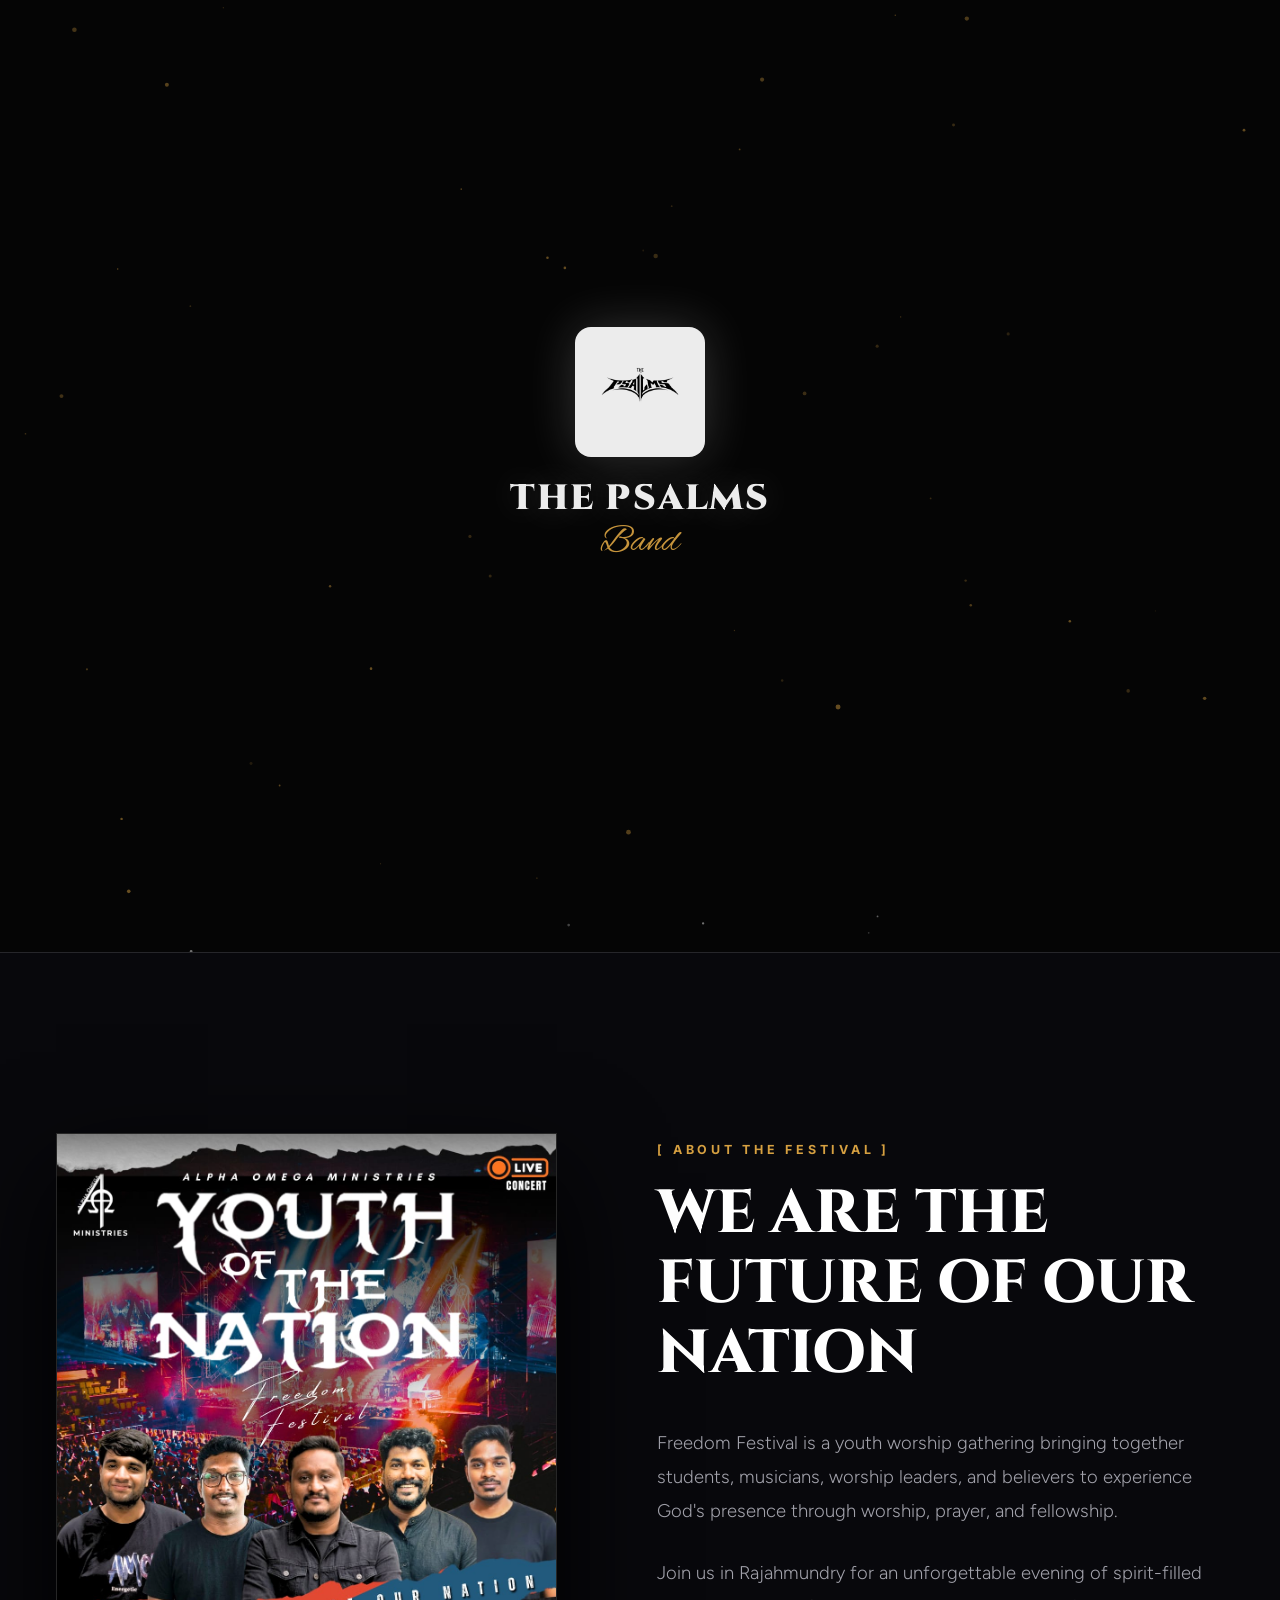
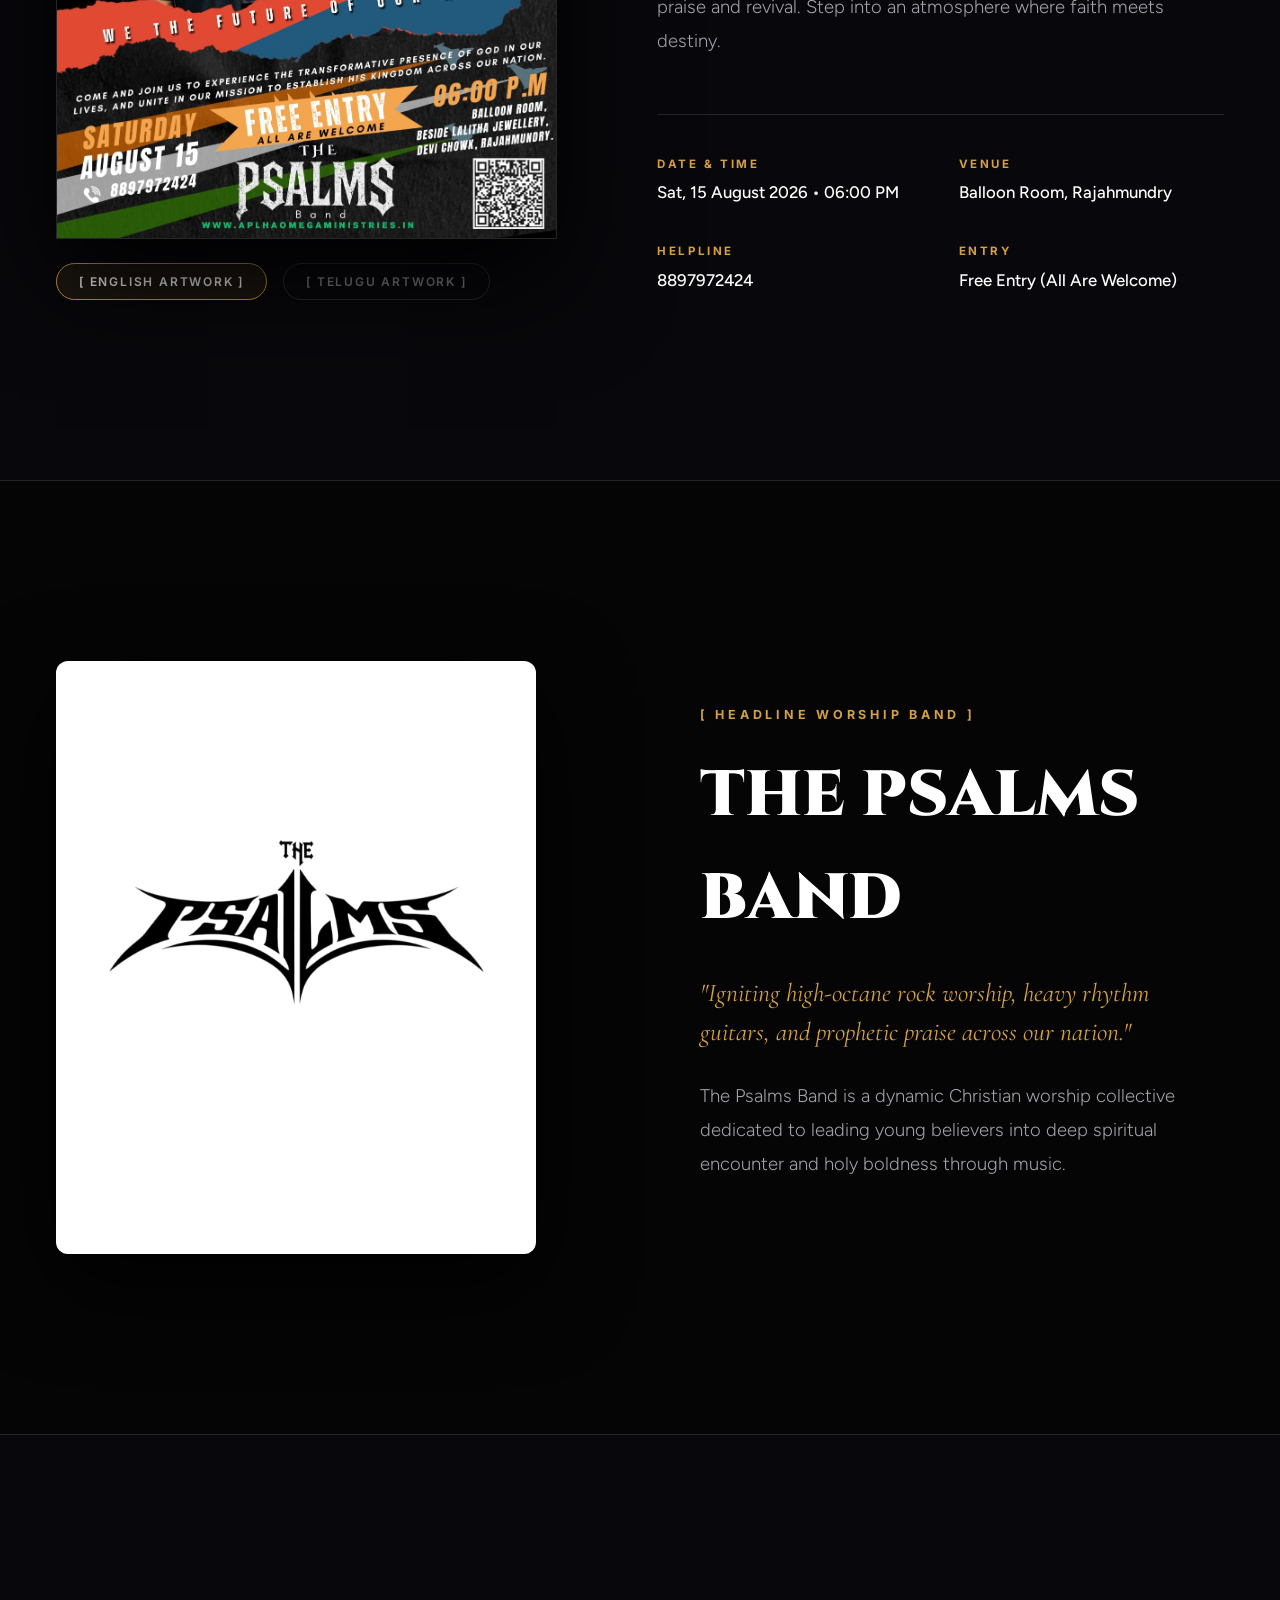
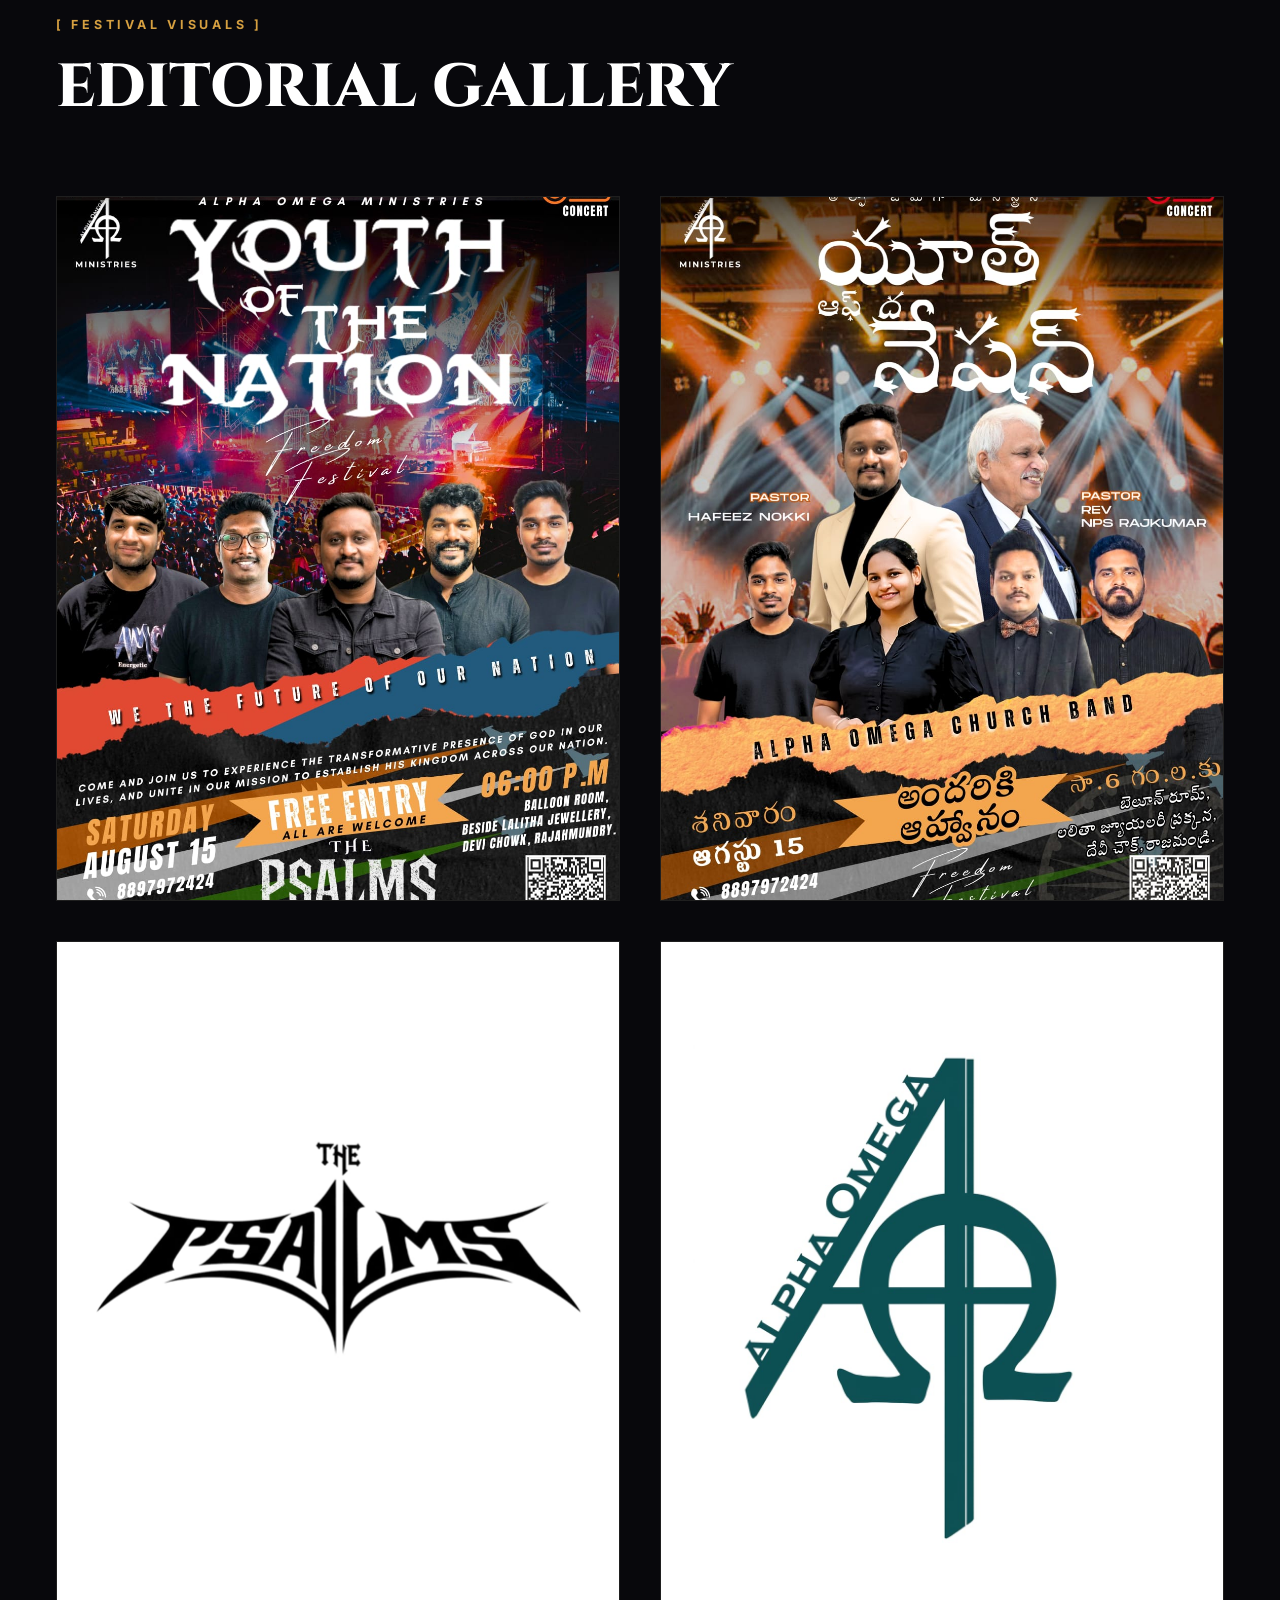
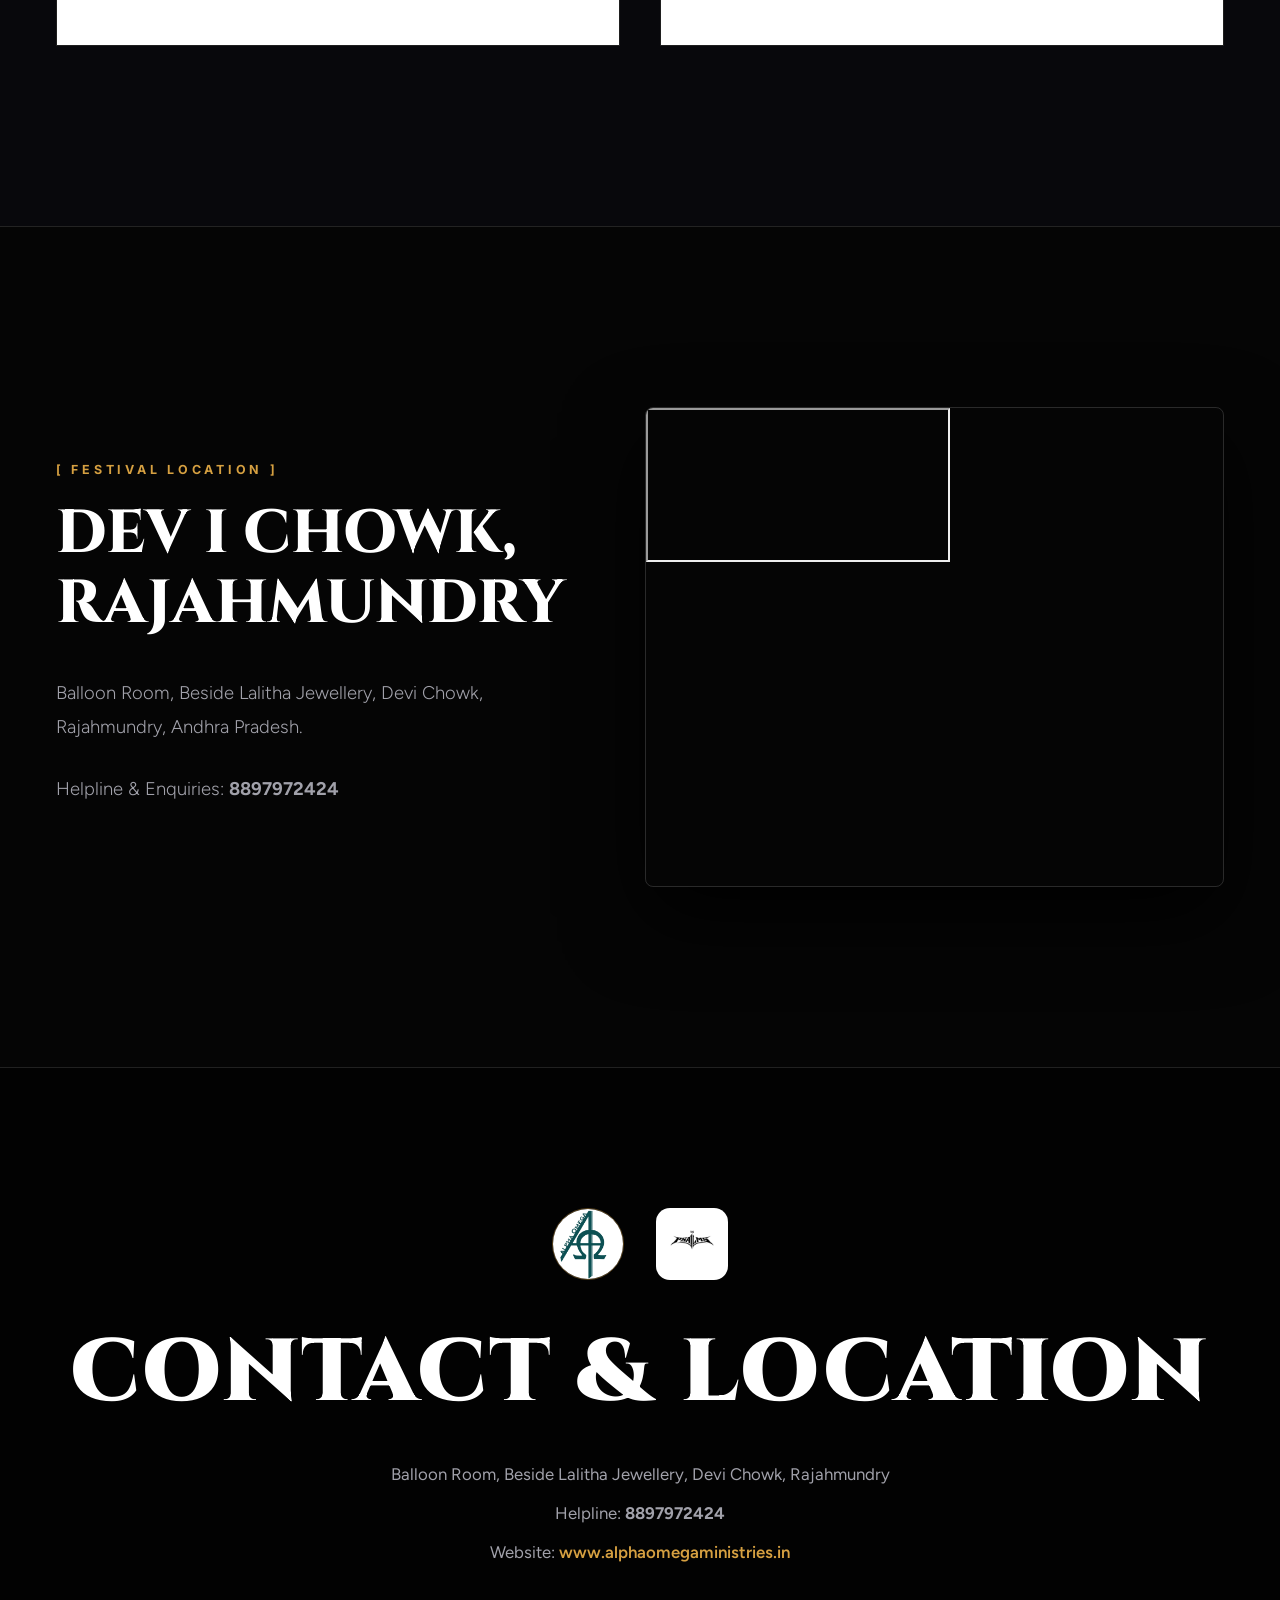
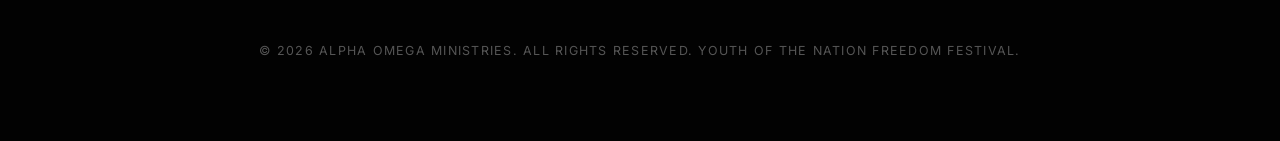
==== commit 922d633c: "Complete reconstruction of YOTN2026 festival microsite and dedicated sub-routes" ====
--- a/YOTN2026/index.html
+++ b/YOTN2026/index.html
@@ -7,12 +7,12 @@
 <title>YOUTH OF THE NATION | Freedom Festival 2026</title>
 
 <!-- SEO -->
-<meta name="description" content="Youth Of The Nation - Freedom Festival 2026. An ultra-premium youth worship festival in Rajahmundry.">
+<meta name="description" content="Youth Of The Nation - Freedom Festival 2026. A premier international youth worship festival in Rajahmundry organized by Alpha Omega Ministries.">
 
 <!-- Open Graph -->
 <meta property="og:type" content="website">
 <meta property="og:title" content="YOUTH OF THE NATION | Freedom Festival 2026">
-<meta property="og:description" content="Freedom Festival 2026 in Rajahmundry. Experience worship, music, and God's presence.">
+<meta property="og:description" content="Freedom Festival 2026 in Rajahmundry. An unforgettable night of worship, music, and God's presence.">
 
 <meta name="theme-color" content="#050505">
 
@@ -38,9 +38,10 @@
 :root{
   --bg:#050505;
   --bg-subtle:#0a0a0c;
-  --gold:#D4AF37;
-  --white:#ffffff;
-  --text-muted:#94a3b8;
+  --gold:#D6A041;
+  --gold-deep:#9B6A1D;
+  --white:#F5F5F5;
+  --text-muted:#888888;
   --border-light:rgba(255, 255, 255, 0.12);
 }
 
@@ -101,8 +102,8 @@
   border-radius: 50%;
   object-fit: contain;
   margin-bottom: 24px;
-  box-shadow: 0 0 50px rgba(212, 175, 55, 0.25);
-  border: 1px solid rgba(212, 175, 55, 0.4);
+  box-shadow: 0 0 50px rgba(214, 160, 65, 0.25);
+  border: 1px solid rgba(214, 160, 65, 0.4);
 }
 
 .seq-logo-band {
@@ -144,7 +145,7 @@
 }
 
 /* ============================================================ */
-/* EDITORIAL HEADER / NAVIGATION (AAM Inspired) */
+/* FLOATING NAVIGATION */
 /* ============================================================ */
 .header-nav {
   position: fixed;
@@ -155,10 +156,16 @@
   display: flex;
   justify-content: space-between;
   align-items: center;
-  padding: 32px 56px;
-  background: linear-gradient(to bottom, rgba(5,5,5,0.95), rgba(5,5,5,0));
+  padding: 28px 48px;
+  background: transparent;
+  transition: background 0.4s ease, border-color 0.4s ease, padding 0.4s ease;
+}
+
+.header-nav.scrolled {
+  background: rgba(5, 5, 5, 0.92);
   backdrop-filter: blur(12px);
-  border-b: 1px solid rgba(255,255,255,0.05);
+  padding: 20px 48px;
+  border-bottom: 1px solid rgba(255, 255, 255, 0.08);
 }
 
 .nav-brand {
@@ -184,7 +191,7 @@
 .nav-menu {
   display: flex;
   align-items: center;
-  gap: 40px;
+  gap: 36px;
 }
 
 .nav-link {
@@ -220,7 +227,7 @@
 }
 
 /* ============================================================ */
-/* SECTION 1: HERO (Full Viewport Edge-to-Edge) */
+/* SECTION 1: HERO (100vh Full Viewport Edge-to-Edge) */
 /* ============================================================ */
 .hero-section {
   min-height: 100vh;
@@ -249,7 +256,7 @@
   transform: translateX(-50%);
   width: 900px;
   height: 900px;
-  background: radial-gradient(circle, rgba(212, 175, 55, 0.14) 0%, rgba(5, 5, 5, 0) 70%);
+  background: radial-gradient(circle, rgba(214, 160, 65, 0.14) 0%, rgba(5, 5, 5, 0) 70%);
   pointer-events: none;
 }
 
@@ -287,7 +294,7 @@
   font-size: clamp(2.8rem, 7vw, 5rem);
   color: var(--gold);
   margin-bottom: 36px;
-  text-shadow: 0 0 25px rgba(212, 175, 55, 0.4);
+  text-shadow: 0 0 25px rgba(214, 160, 65, 0.4);
 }
 
 .hero-desc-short {
@@ -321,9 +328,9 @@
 .hero-editorial-link:hover {
   border-color: var(--gold);
   color: var(--gold);
-  background: rgba(212, 175, 55, 0.08);
+  background: rgba(214, 160, 65, 0.08);
   transform: translateY(-3px);
-  box-shadow: 0 10px 30px rgba(212, 175, 55, 0.15);
+  box-shadow: 0 10px 30px rgba(214, 160, 65, 0.15);
 }
 
 .hero-editorial-link .arrow {
@@ -335,44 +342,12 @@
 }
 
 /* ============================================================ */
-/* SECTION 2: EDITORIAL STATEMENT BANNER (AAM Inspired) */
-/* ============================================================ */
-.statement-section {
-  padding: 160px 24px;
+/* SECTION 2: EDITORIAL ABOUT & ARTWORK SHOWCASE */
+/* ============================================================ */
+.about-section {
+  padding: 180px 0;
   background: #08080c;
   border-top: 1px solid var(--border-light);
-  border-bottom: 1px solid var(--border-light);
-  text-align: center;
-  position: relative;
-  overflow: hidden;
-}
-
-.statement-text-huge {
-  font-family: 'Cinzel', serif;
-  font-size: clamp(2rem, 5vw, 4.2rem);
-  font-weight: 800;
-  line-height: 1.25;
-  color: #ffffff;
-  max-width: 1100px;
-  margin: 0 auto 28px;
-  letter-spacing: -0.01em;
-}
-
-.statement-tag-bracket {
-  font-family: 'Inter', sans-serif;
-  font-size: 0.9rem;
-  font-weight: 700;
-  letter-spacing: 0.35em;
-  color: var(--gold);
-  text-transform: uppercase;
-}
-
-/* ============================================================ */
-/* SECTION 3: ASYMMETRICAL EDITORIAL ABOUT & ARTWORK SHOWCASE */
-/* ============================================================ */
-.about-section {
-  padding: 180px 0;
-  background: #050505;
 }
 
 .about-container-editorial {
@@ -385,12 +360,11 @@
   align-items: center;
 }
 
-/* Frameless Artwork Showcase */
 .artwork-frame-editorial {
   position: relative;
   background: #000;
   box-shadow: 0 40px 100px rgba(0,0,0,0.95);
-  border: 1px solid rgba(255, 255, 255, 0.12);
+  border: 1px solid rgba(255, 255, 255, 0.15);
 }
 
 .artwork-img-editorial {
@@ -428,10 +402,9 @@
 .art-switch-btn.active {
   color: #ffffff;
   border-color: var(--gold);
-  background: rgba(212, 175, 55, 0.1);
-}
-
-/* Right Editorial Content */
+  background: rgba(214, 160, 65, 0.1);
+}
+
 .about-editorial-text-col {
   padding-left: 10px;
 }
@@ -465,7 +438,6 @@
   margin-bottom: 28px;
 }
 
-/* Minimalist Meta Details Table */
 .editorial-meta-table {
   margin-top: 56px;
   padding-top: 40px;
@@ -493,7 +465,65 @@
 }
 
 /* ============================================================ */
-/* SECTION 4: PHOTOGRAPHY PORTFOLIO GALLERY (AAM Style) */
+/* SECTION 3: THE PSALMS BAND FEATURE SECTION */
+/* ============================================================ */
+.band-section {
+  padding: 180px 0;
+  background: #050505;
+  border-top: 1px solid var(--border-light);
+  position: relative;
+  overflow: hidden;
+}
+
+.band-container {
+  max-width: 1280px;
+  margin: 0 auto;
+  padding: 0 56px;
+  display: grid;
+  grid-template-columns: 1fr 1fr;
+  gap: 80px;
+  align-items: center;
+}
+
+.band-logo-display {
+  width: 100%;
+  max-width: 480px;
+  background: #ffffff;
+  padding: 48px;
+  border-radius: 12px;
+  box-shadow: 0 30px 90px rgba(0,0,0,0.9);
+  border: 1px solid rgba(255, 255, 255, 0.2);
+}
+
+.band-logo-img {
+  width: 100%;
+  height: auto;
+  display: block;
+}
+
+.band-story-col {
+  padding-left: 20px;
+}
+
+.band-headline {
+  font-family: 'Cinzel', serif;
+  font-size: clamp(2.5rem, 5vw, 4rem);
+  font-weight: 900;
+  color: #ffffff;
+  margin-bottom: 24px;
+}
+
+.band-quote-gold {
+  font-family: 'Cormorant Garamond', serif;
+  font-size: 1.6rem;
+  font-style: italic;
+  color: var(--gold);
+  margin-bottom: 28px;
+  line-height: 1.5;
+}
+
+/* ============================================================ */
+/* SECTION 4: PHOTOGRAPHY PORTFOLIO GALLERY */
 /* ============================================================ */
 .gallery-section-portfolio {
   padding: 180px 0;
@@ -606,7 +636,42 @@
 }
 
 /* ============================================================ */
-/* SECTION 5: MASSIVE LUXURY FOOTER (AAM Inspired) */
+/* SECTION 5: LOCATION & DARK MAP SECTION */
+/* ============================================================ */
+.location-section {
+  padding: 180px 0;
+  background: #050505;
+  border-top: 1px solid var(--border-light);
+}
+
+.location-container {
+  max-width: 1280px;
+  margin: 0 auto;
+  padding: 0 56px;
+  display: grid;
+  grid-template-columns: 1fr 1.2fr;
+  gap: 80px;
+  align-items: center;
+}
+
+.map-frame-container {
+  width: 100%;
+  height: 480px;
+  border-radius: 8px;
+  overflow: hidden;
+  border: 1px solid rgba(255, 255, 255, 0.15);
+  box-shadow: 0 30px 80px rgba(0,0,0,0.9);
+}
+
+.map-iframe {
+  width: 100%;
+  height: 100%;
+  border: none;
+  filter: grayscale(100%) invert(92%) contrast(85%);
+}
+
+/* ============================================================ */
+/* SECTION 6: MASSIVE LUXURY FOOTER */
 /* ============================================================ */
 .footer-luxury {
   padding: 140px 0 80px;
@@ -636,7 +701,7 @@
   height: 72px;
   border-radius: 50%;
   object-fit: contain;
-  border: 1px solid rgba(212, 175, 55, 0.4);
+  border: 1px solid rgba(214, 160, 65, 0.4);
 }
 
 .footer-band-seal {
@@ -687,10 +752,11 @@
 
 /* RESPONSIVE BREAKPOINTS */
 @media (max-width: 960px) {
-  .header-nav { padding: 24px 28px; }
-  .nav-menu { gap: 24px; }
-  .about-container-editorial { grid-template-columns: 1fr; gap: 56px; padding: 0 28px; }
-  .about-editorial-text-col { padding-left: 0; }
+  .header-nav { padding: 20px 24px; }
+  .header-nav.scrolled { padding: 16px 24px; }
+  .nav-menu { gap: 20px; }
+  .about-container-editorial, .band-container, .location-container { grid-template-columns: 1fr; gap: 48px; padding: 0 28px; }
+  .about-editorial-text-col, .band-story-col { padding-left: 0; }
   .gallery-container-portfolio { padding: 0 28px; }
   .gallery-portfolio-grid { grid-template-columns: 1fr; gap: 28px; }
   .footer-luxury-container { padding: 0 28px; }
@@ -700,19 +766,17 @@
 </head>
 <body>
 
-<!-- ============================================================ -->
-/* MANDATORY CINEMATIC PRELOADER (GSAP) */
-<!-- ============================================================ -->
+<!-- MANDATORY CINEMATIC PRELOADER -->
 <div id="preloader">
   <canvas id="preloaderCanvas"></canvas>
 
-  <!-- Sequence 1: Alpha Omega Ministries -->
+  <!-- Sequence 1: Alpha Omega Logo -->
   <div id="seq1" class="preloader-seq">
     <img id="seq1-logo" src="./assets/Church Logo.jpeg" alt="Alpha Omega Ministries" class="seq-logo-church">
     <div id="seq1-text" class="seq-tag">ALPHA OMEGA MINISTRIES</div>
   </div>
 
-  <!-- Sequence 2: The Psalms Band -->
+  <!-- Sequence 2: The Psalms Band Logo -->
   <div id="seq2" class="preloader-seq">
     <img id="seq2-logo" src="./assets/Band Logo.jpeg" alt="The Psalms Band" class="seq-logo-band">
     <div id="seq2-text">
@@ -730,9 +794,7 @@
   </div>
 </div>
 
-<!-- ============================================================ -->
-/* FLOATING EDITORIAL HEADER / NAVIGATION */
-<!-- ============================================================ -->
+<!-- FLOATING EDITORIAL NAVIGATION -->
 <header className="header-nav" id="headerNav">
   <a href="../" class="nav-brand">
     <span>YOUTH OF THE NATION</span>
@@ -740,16 +802,15 @@
   </a>
 
   <nav class="nav-menu">
-    <a href="#about" class="nav-link">About</a>
-    <a href="#gallery" class="nav-link">Gallery</a>
+    <a href="./about" class="nav-link">About</a>
+    <a href="./gallery" class="nav-link">Gallery</a>
     <a href="./lyrics" class="nav-link">Lyrics</a>
     <a href="./polls" class="nav-link">Polls</a>
+    <a href="../" class="nav-link">Main Website</a>
   </nav>
 </header>
 
-<!-- ============================================================ -->
-/* SECTION 1: HERO (100vh Full Viewport Edge-to-Edge) */
-<!-- ============================================================ -->
+<!-- SECTION 1: HERO -->
 <section class="hero-section" id="hero">
   <canvas id="heroCanvas" class="hero-canvas"></canvas>
   <div class="hero-spotlight"></div>
@@ -763,27 +824,15 @@
     </p>
     <a href="#about" class="hero-editorial-link">
       <span>EXPLORE THE EXPERIENCE</span>
-      <span class="arrow">→</span>
+      <span class="arrow">↓</span>
     </a>
   </div>
 </section>
 
-<!-- ============================================================ -->
-/* SECTION 2: EDITORIAL STATEMENT BANNER (AAM Inspired) */
-<!-- ============================================================ -->
-<section class="statement-section">
-  <h2 class="statement-text-huge">
-    IF WORSHIP IS THE LANGUAGE OF YOUR SOUL — YOU BELONG AT FREEDOM FESTIVAL.
-  </h2>
-  <div class="statement-tag-bracket">[ WE ARE THE FUTURE OF OUR NATION ]</div>
-</section>
-
-<!-- ============================================================ -->
-/* SECTION 3: ASYMMETRICAL EDITORIAL ABOUT & ARTWORK SHOWCASE */
-<!-- ============================================================ -->
+<!-- SECTION 2: ABOUT THE FESTIVAL -->
 <section id="about" class="about-section">
   <div class="about-container-editorial">
-    <!-- Left Frameless Artwork Frame -->
+    <!-- Left Poster Artwork -->
     <div>
       <div class="artwork-frame-editorial">
         <img id="artworkDisplay" src="./assets/1.jpeg" alt="Freedom Festival Official Poster" class="artwork-img-editorial">
@@ -794,7 +843,7 @@
       </div>
     </div>
 
-    <!-- Right Editorial Text -->
+    <!-- Right Editorial Description -->
     <div class="about-editorial-text-col">
       <span class="editorial-tag-header">[ ABOUT THE FESTIVAL ]</span>
       <h2 class="editorial-heading-title">WE ARE THE FUTURE OF OUR NATION</h2>
@@ -827,9 +876,27 @@
   </div>
 </section>
 
-<!-- ============================================================ -->
-/* SECTION 4: PHOTOGRAPHY PORTFOLIO GALLERY (AAM Inspired) */
-<!-- ============================================================ -->
+<!-- SECTION 3: THE PSALMS BAND -->
+<section id="band" class="band-section">
+  <div class="band-container">
+    <div class="band-logo-display">
+      <img src="./assets/Band Logo.jpeg" alt="The Psalms Band Emblem" class="band-logo-img">
+    </div>
+
+    <div class="band-story-col">
+      <span class="editorial-tag-header">[ HEADLINE WORSHIP BAND ]</span>
+      <h2 class="band-headline">THE PSALMS BAND</h2>
+      <p class="band-quote-gold">
+        "Igniting high-octane rock worship, heavy rhythm guitars, and prophetic praise across our nation."
+      </p>
+      <p class="editorial-body-para">
+        The Psalms Band is a dynamic Christian worship collective dedicated to leading young believers into deep spiritual encounter and holy boldness through music.
+      </p>
+    </div>
+  </div>
+</section>
+
+<!-- SECTION 4: EDITORIAL GALLERY -->
 <section id="gallery" class="gallery-section-portfolio">
   <div class="gallery-container-portfolio">
     <div class="gallery-heading-block">
@@ -875,9 +942,27 @@
   <img id="lightboxImg" src="" alt="Enlarged gallery view" class="lightbox-full-img" onclick="event.stopPropagation()">
 </div>
 
-<!-- ============================================================ -->
-/* SECTION 5: MASSIVE LUXURY FOOTER (AAM Inspired) */
-<!-- ============================================================ -->
+<!-- SECTION 5: LOCATION -->
+<section id="location" class="location-section">
+  <div class="location-container">
+    <div>
+      <span class="editorial-tag-header">[ FESTIVAL LOCATION ]</span>
+      <h2 class="editorial-heading-title">DEV I CHOWK, RAJAHMUNDRY</h2>
+      <p class="editorial-body-para">
+        Balloon Room, Beside Lalitha Jewellery, Devi Chowk, Rajahmundry, Andhra Pradesh.
+      </p>
+      <p class="editorial-body-para">
+        Helpline & Enquiries: <strong>8897972424</strong>
+      </p>
+    </div>
+
+    <div class="map-frame-container">
+      <iframe className="map-iframe" src="https://maps.google.com/maps?q=Devi+Chowk+Rajahmundry&t=&z=15&ie=UTF8&iwloc=&output=embed" allowfullscreen="" loading="lazy"></iframe>
+    </div>
+  </div>
+</section>
+
+<!-- SECTION 6: MASSIVE LUXURY FOOTER -->
 <footer class="footer-luxury">
   <div class="footer-luxury-container">
     <div class="footer-brand-emblems">
@@ -900,9 +985,17 @@
 </footer>
 
 <script>
-/* ============================================================ */
-/* CANVAS STAGE PARTICLES & LIGHTING */
-/* ============================================================ */
+/* NAVBAR TRANSPARENT TO SOLID ON SCROLL */
+window.addEventListener('scroll', () => {
+  const nav = document.getElementById('headerNav');
+  if (window.scrollY > 50) {
+    nav.classList.add('scrolled');
+  } else {
+    nav.classList.remove('scrolled');
+  }
+});
+
+/* CANVAS PARTICLES */
 function initCanvas(canvasId, particleColor) {
   const canvas = document.getElementById(canvasId);
   if (!canvas) return;
@@ -938,12 +1031,10 @@
   animate();
 }
 
-initCanvas('preloaderCanvas', 'rgba(212, 175, 55, ALPHA)');
+initCanvas('preloaderCanvas', 'rgba(214, 160, 65, ALPHA)');
 initCanvas('heroCanvas', 'rgba(255, 255, 255, ALPHA)');
 
-/* ============================================================ */
 /* GSAP MANDATORY CINEMATIC PRELOADER TIMELINE */
-/* ============================================================ */
 window.addEventListener('DOMContentLoaded', () => {
   const tl = gsap.timeline({
     onComplete: () => {
@@ -954,7 +1045,6 @@
         onComplete: () => {
           document.getElementById('preloader').style.display = 'none';
 
-          // Trigger smooth hero entrance animations
           gsap.from('.hero-bracket-tag', { opacity: 0, y: 20, duration: 1, ease: 'power3.out' });
           gsap.from('.hero-title-giant', { opacity: 0, y: 30, duration: 1.2, delay: 0.2, ease: 'power3.out' });
           gsap.from('.hero-script-subtitle', { opacity: 0, duration: 1, delay: 0.4 });
@@ -965,23 +1055,21 @@
     }
   });
 
-  // Sequence 1 — Alpha Omega Ministries (0s to 1.8s)
+  // Seq 1: Alpha Omega
   tl.to('#seq1', { opacity: 1, pointerEvents: 'auto', duration: 0.8, ease: 'power2.out' })
     .to('#seq1-logo', { scale: 1.06, duration: 1.2, ease: 'power1.inOut' }, '-=0.6')
     .to('#seq1', { opacity: 0, duration: 0.6, ease: 'power2.in' }, '+=0.4')
 
-  // Sequence 2 — The Psalms Band (1.8s to 3.6s)
+  // Seq 2: The Psalms Band
     .to('#seq2', { opacity: 1, pointerEvents: 'auto', duration: 0.8, ease: 'power2.out' })
     .to('#seq2', { opacity: 0, duration: 0.6, ease: 'power2.in' }, '+=0.6')
 
-  // Sequence 3 — Event Reveal (3.6s to 5.4s)
+  // Seq 3: Event Reveal
     .to('#seq3', { opacity: 1, pointerEvents: 'auto', duration: 0.8, ease: 'power2.out' })
     .to('#seq3-content', { opacity: 0, duration: 0.6, ease: 'power2.in' }, '+=0.8');
 });
 
-/* ============================================================ */
 /* ARTWORK SWITCHER & LIGHTBOX LOGIC */
-/* ============================================================ */
 function switchArtwork(src, btn) {
   document.getElementById('artworkDisplay').src = src;
   document.querySelectorAll('.art-switch-btn').forEach(b => b.classList.remove('active'));
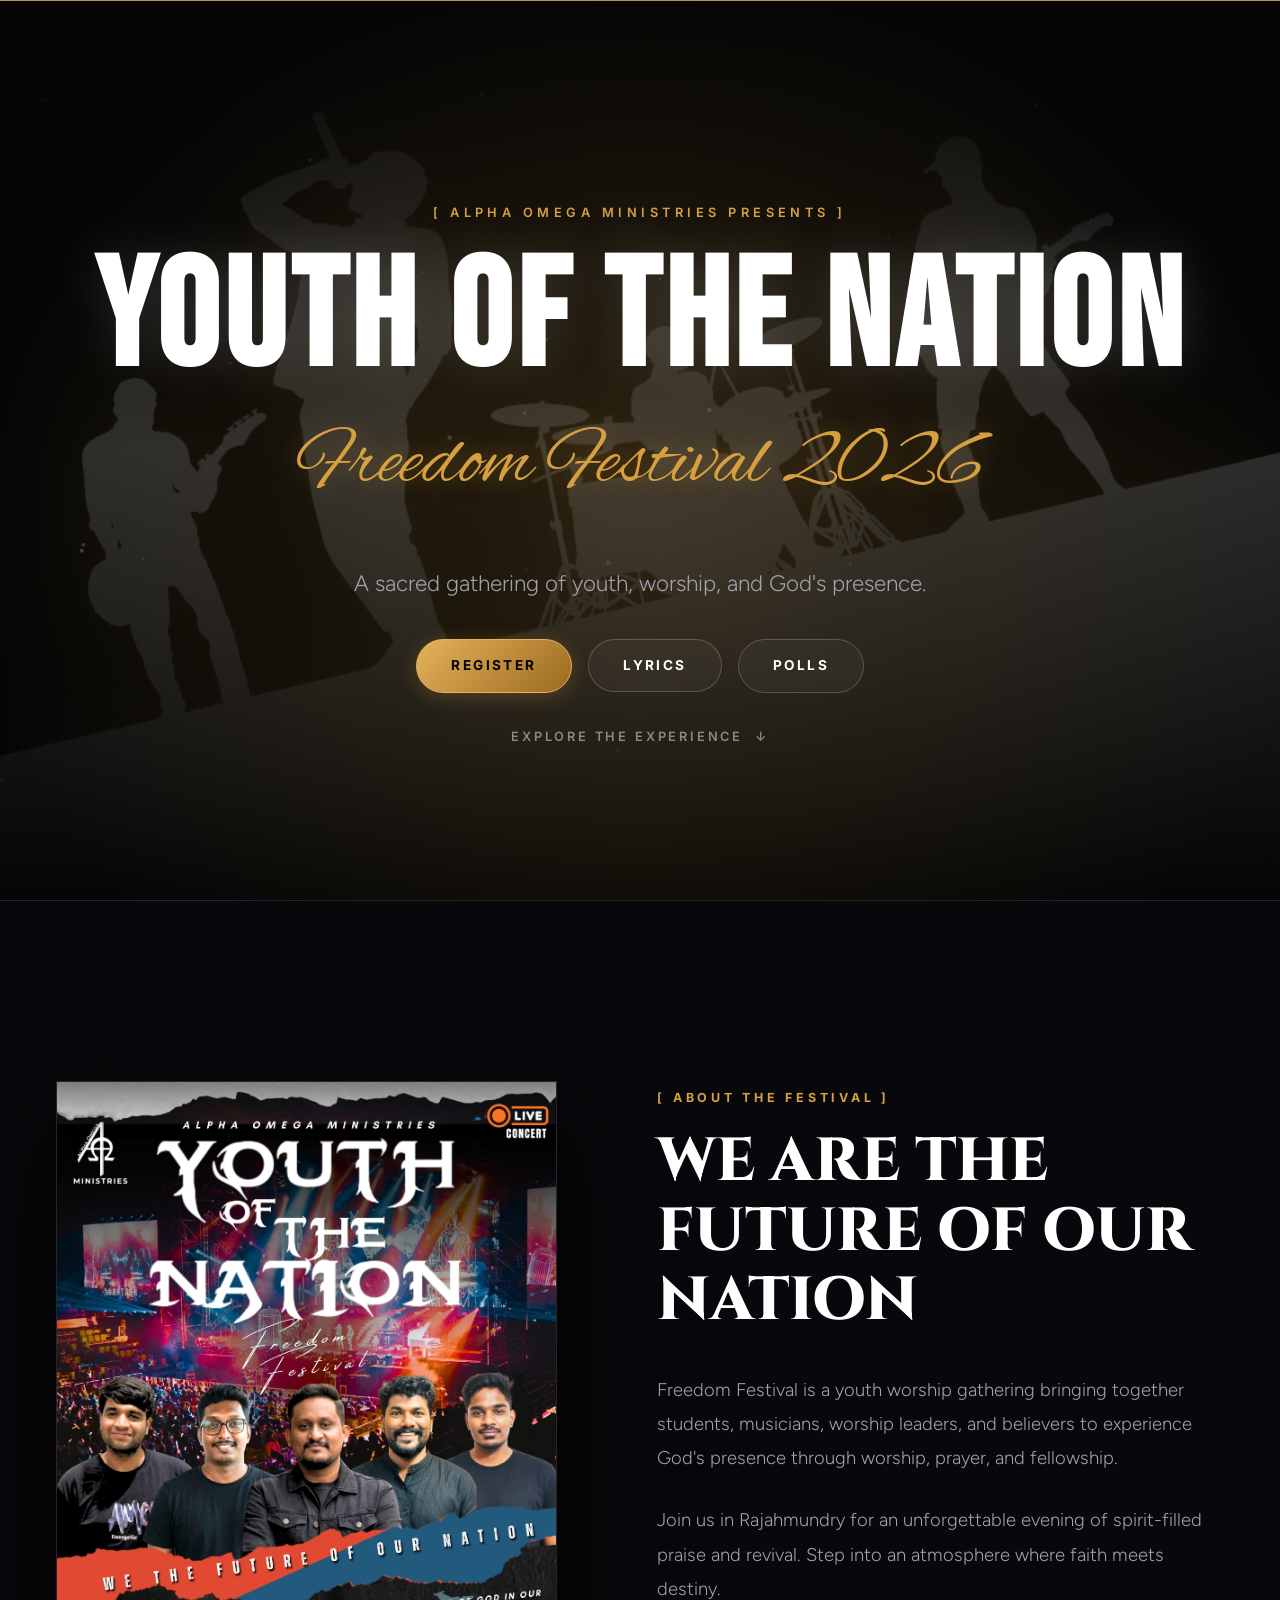
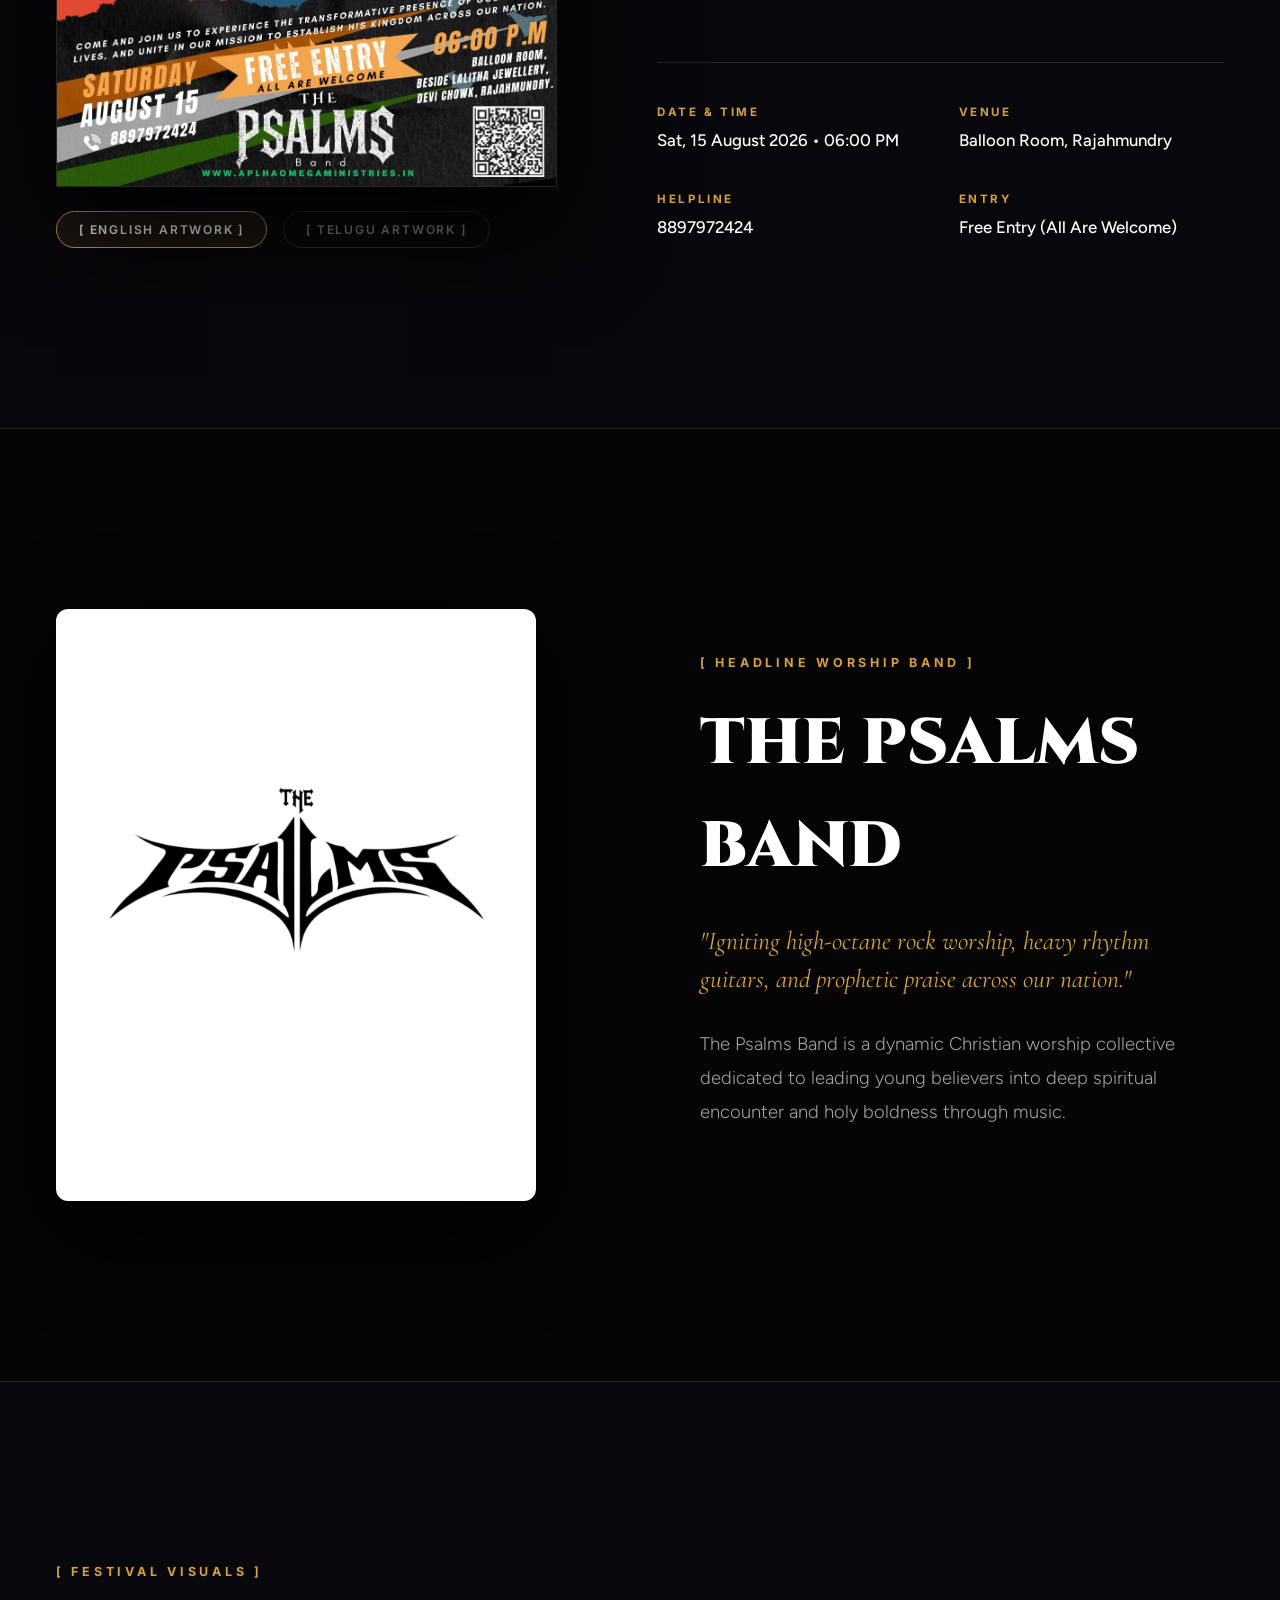
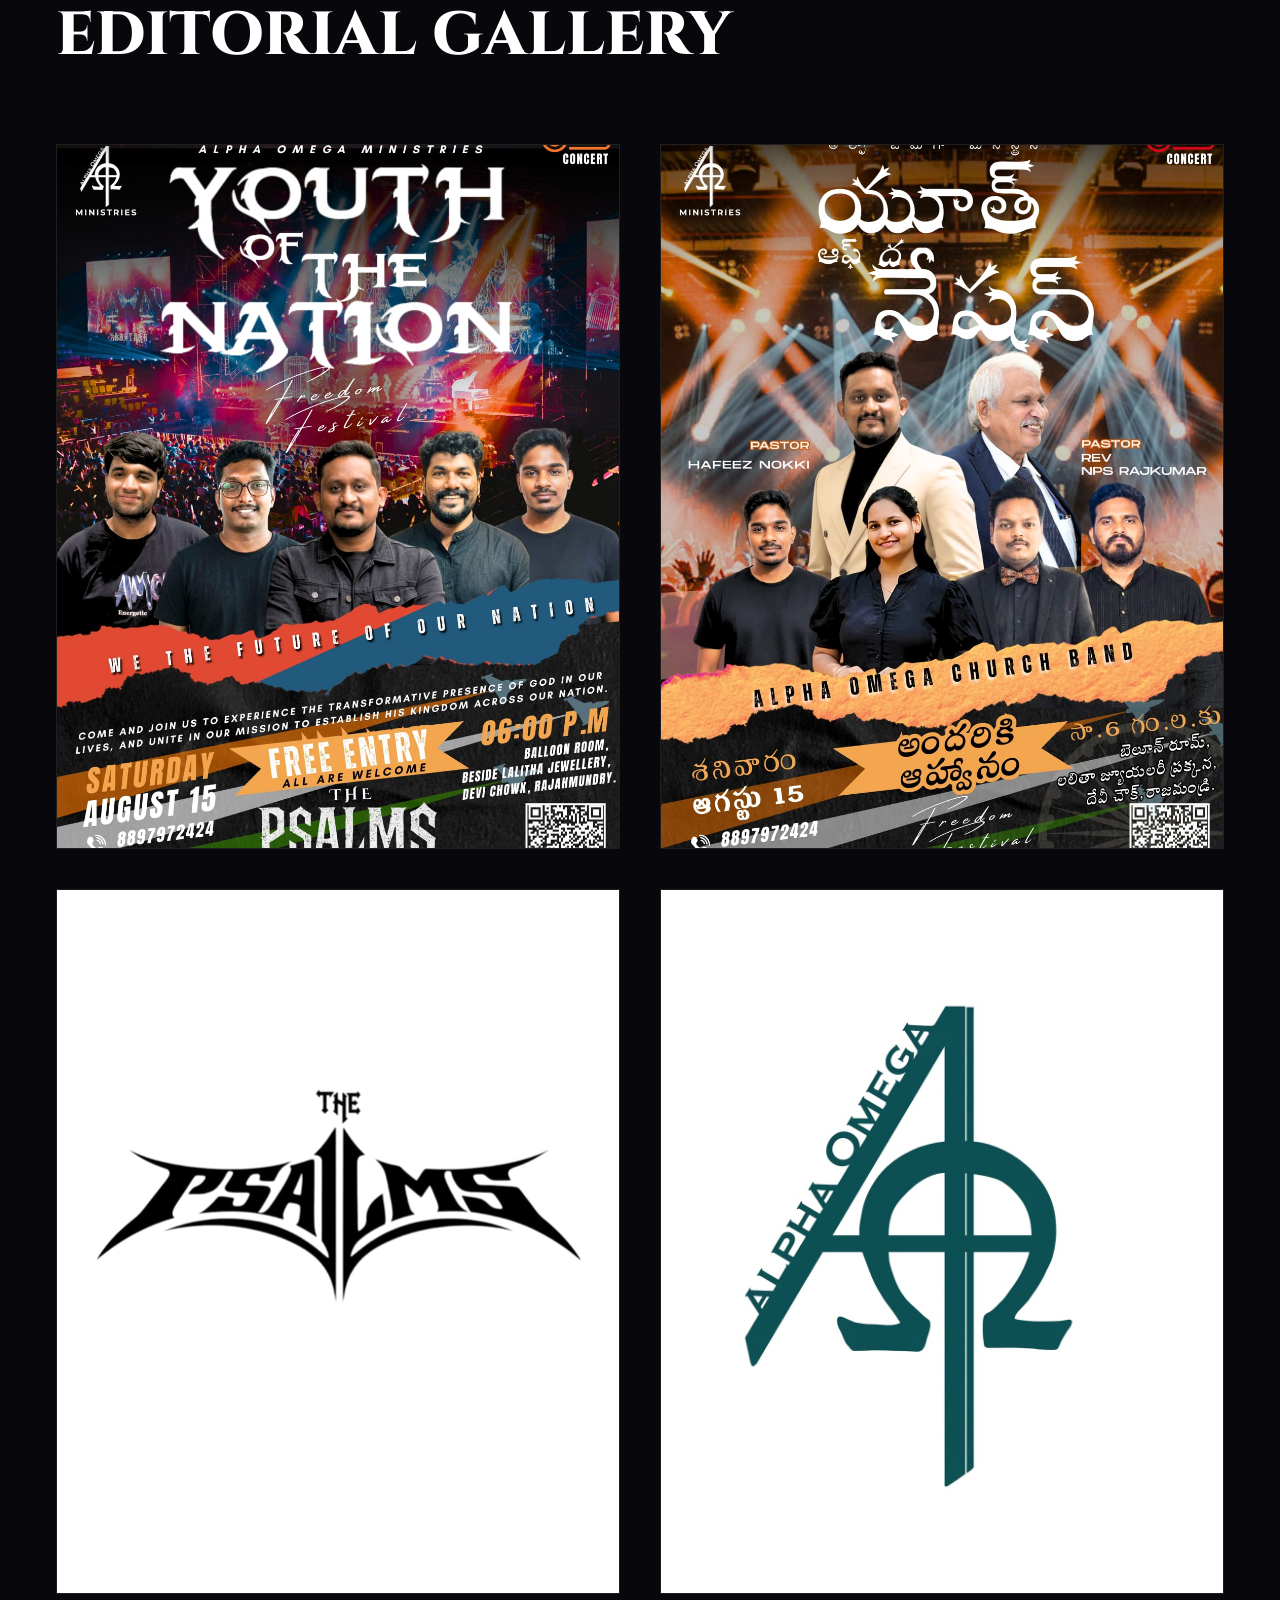
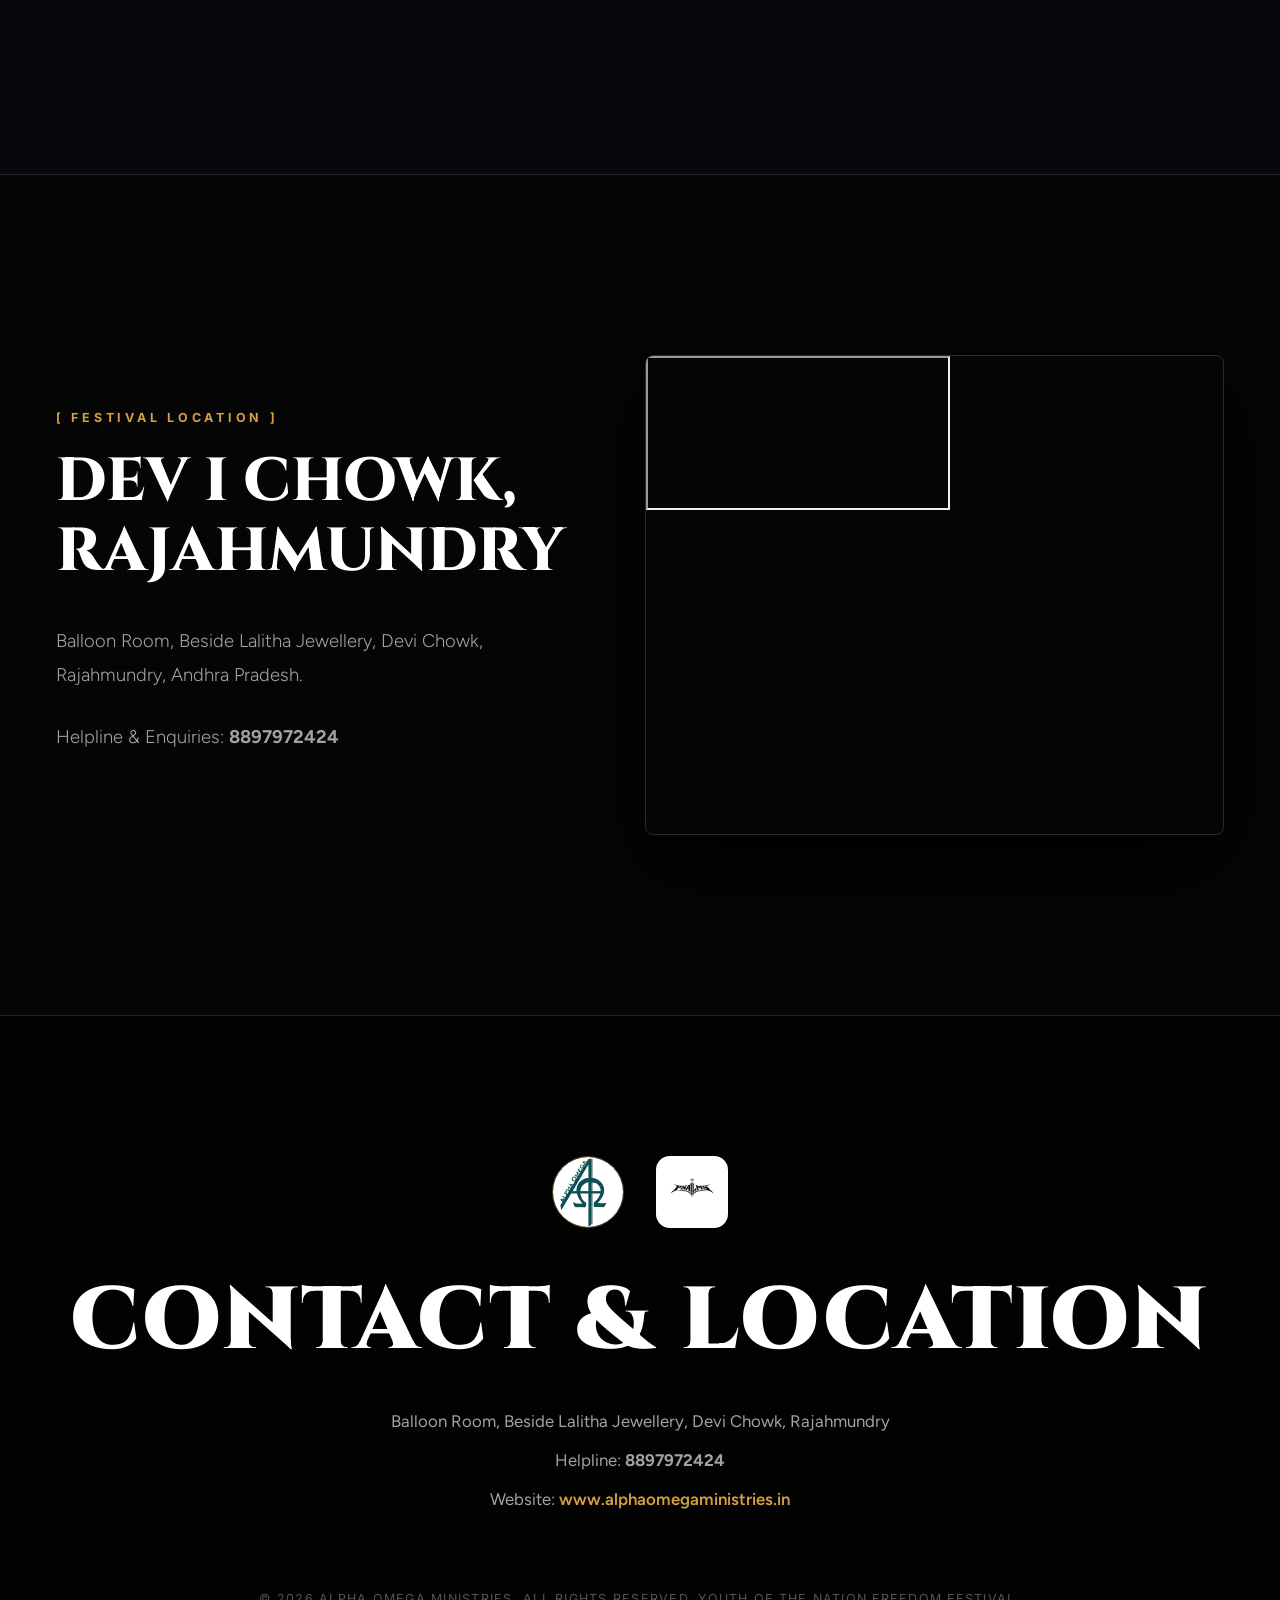
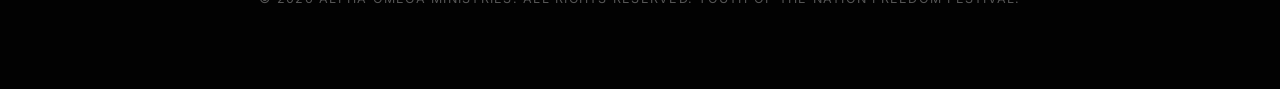
==== commit 847698d4: "Build real-time Supabase live polling system, real registration system, updated hero buttons, cinema" ====
--- a/YOTN2026/index.html
+++ b/YOTN2026/index.html
@@ -66,12 +66,13 @@
 .font-inter { font-family: 'Inter', sans-serif; }
 
 /* ============================================================ */
-/* MANDATORY CINEMATIC PRELOADER STYLES */
+/* CINEMATIC INDUSTRY PRELOADER (PURE SOLID WHITE THEME) */
 /* ============================================================ */
 #preloader {
   position: fixed;
   inset: 0;
-  background-color: #050505;
+  background: #ffffff !important;
+  background-color: #ffffff !important;
   z-index: 99999;
   display: flex;
   justify-content: center;
@@ -79,69 +80,75 @@
   overflow: hidden;
 }
 
-#preloaderCanvas {
+.preloader-stage {
   position: absolute;
-  inset: 0;
-  pointer-events: none;
-  opacity: 0.6;
-}
-
-.preloader-seq {
-  position: absolute;
   display: flex;
   flex-direction: column;
   align-items: center;
+  justify-content: center;
   text-align: center;
+  width: 90%;
+  max-width: 650px;
   opacity: 0;
   pointer-events: none;
-}
-
-.seq-logo-church {
-  width: 120px;
-  height: 120px;
+  transform: scale(0.94);
+}
+
+.preloader-church-emblem {
+  width: clamp(180px, 28vw, 260px);
+  height: clamp(180px, 28vw, 260px);
   border-radius: 50%;
   object-fit: contain;
   margin-bottom: 24px;
-  box-shadow: 0 0 50px rgba(214, 160, 65, 0.25);
-  border: 1px solid rgba(214, 160, 65, 0.4);
-}
-
-.seq-logo-band {
-  width: 130px;
-  height: 130px;
-  border-radius: 16px;
+}
+
+.preloader-band-emblem {
+  width: clamp(190px, 28vw, 270px);
+  height: auto;
+  max-height: 270px;
   object-fit: contain;
-  background: #ffffff;
-  padding: 14px;
   margin-bottom: 24px;
-  box-shadow: 0 0 50px rgba(255, 255, 255, 0.2);
-}
-
-.seq-tag {
+}
+
+.preloader-tagline {
   font-family: 'Inter', sans-serif;
-  font-size: 0.75rem;
-  font-weight: 600;
-  letter-spacing: 0.4em;
-  color: var(--gold);
+  font-size: 0.8rem;
+  font-weight: 700;
+  letter-spacing: 0.35em;
   text-transform: uppercase;
-  margin-bottom: 8px;
-}
-
-.seq-title-huge {
+  color: #9B6A1D;
+  margin-bottom: 10px;
+}
+
+.preloader-main-title {
   font-family: 'Cinzel', serif;
-  font-size: clamp(2.8rem, 8vw, 5.5rem);
+  font-size: clamp(1.8rem, 4.5vw, 3.2rem);
   font-weight: 900;
-  letter-spacing: 0.05em;
-  color: #ffffff;
-  line-height: 1.05;
-  text-shadow: 0 0 35px rgba(255,255,255,0.2);
-}
-
-.seq-subtitle-script {
+  color: #0f172a;
+  letter-spacing: 0.06em;
+  line-height: 1.1;
+}
+
+.preloader-script {
   font-family: 'Alex Brush', cursive;
-  font-size: clamp(2.2rem, 5.5vw, 3.8rem);
-  color: var(--gold);
-  margin-top: 8px;
+  font-size: clamp(2.2rem, 5vw, 3.4rem);
+  color: #9B6A1D;
+  margin-top: 4px;
+}
+
+.preloader-bar-track {
+  position: absolute;
+  bottom: 0;
+  left: 0;
+  width: 100%;
+  height: 3px;
+  background: #f1f5f9;
+}
+
+.preloader-bar-fill {
+  height: 100%;
+  width: 0%;
+  background: #9B6A1D;
 }
 
 /* ============================================================ */
@@ -260,6 +267,36 @@
   pointer-events: none;
 }
 
+.hero-band-backdrop {
+  position: absolute;
+  inset: 0;
+  width: 100%;
+  height: 100%;
+  pointer-events: none;
+  z-index: 2;
+  overflow: hidden;
+}
+
+.hero-band-backdrop-img {
+  width: 100%;
+  height: 100%;
+  max-width: none;
+  object-fit: cover;
+  object-position: center bottom;
+  opacity: 0.3;
+  filter: drop-shadow(0 0 50px rgba(214, 160, 65, 0.4));
+  transition: opacity 1.5s ease, transform 1.5s ease;
+}
+
+.hero-band-gradient-overlay {
+  position: absolute;
+  inset: 0;
+  background: 
+    radial-gradient(ellipse at 50% 60%, rgba(214, 160, 65, 0.14) 0%, transparent 75%),
+    linear-gradient(to top, #050505 0%, rgba(5, 5, 5, 0.5) 50%, #050505 100%);
+  pointer-events: none;
+}
+
 .hero-content {
   position: relative;
   z-index: 10;
@@ -303,34 +340,88 @@
   font-weight: 300;
   color: #a1a1aa;
   max-width: 620px;
-  margin: 0 auto 52px;
+  margin: 0 auto 36px;
   line-height: 1.7;
 }
 
-.hero-editorial-link {
+.hero-actions-container {
+  display: flex;
+  flex-direction: column;
+  align-items: center;
+  gap: 24px;
+}
+
+.hero-btn-group {
+  display: flex;
+  align-items: center;
+  justify-content: center;
+  gap: 16px;
+  flex-wrap: wrap;
+}
+
+.hero-btn {
   display: inline-flex;
   align-items: center;
-  gap: 12px;
+  justify-content: center;
+  gap: 10px;
   font-family: 'Inter', sans-serif;
   font-size: 0.85rem;
   font-weight: 700;
-  letter-spacing: 0.22em;
+  letter-spacing: 0.18em;
   text-transform: uppercase;
+  text-decoration: none;
+  padding: 15px 34px;
+  border-radius: 999px;
+  transition: all 0.35s cubic-bezier(0.16, 1, 0.3, 1);
+}
+
+.hero-btn-primary {
+  background: linear-gradient(135deg, #E5B25D 0%, #9B6A1D 100%);
+  color: #050505;
+  border: 1px solid #E5B25D;
+  box-shadow: 0 4px 20px rgba(214, 160, 65, 0.25);
+}
+
+.hero-btn-primary:hover {
+  background: linear-gradient(135deg, #f5c575 0%, #b88028 100%);
+  color: #000000;
+  transform: translateY(-3px);
+  box-shadow: 0 8px 30px rgba(214, 160, 65, 0.45);
+}
+
+.hero-btn-secondary {
+  background: rgba(255, 255, 255, 0.04);
   color: #ffffff;
-  text-decoration: none;
-  padding: 18px 40px;
-  border: 1px solid rgba(255, 255, 255, 0.25);
-  border-radius: 999px;
-  transition: all 0.4s cubic-bezier(0.16, 1, 0.3, 1);
-  background: rgba(255, 255, 255, 0.03);
-}
-
-.hero-editorial-link:hover {
+  border: 1px solid rgba(255, 255, 255, 0.2);
+  backdrop-filter: blur(10px);
+}
+
+.hero-btn-secondary:hover {
   border-color: var(--gold);
   color: var(--gold);
   background: rgba(214, 160, 65, 0.08);
   transform: translateY(-3px);
-  box-shadow: 0 10px 30px rgba(214, 160, 65, 0.15);
+  box-shadow: 0 8px 25px rgba(214, 160, 65, 0.18);
+}
+
+.hero-editorial-link {
+  display: inline-flex;
+  align-items: center;
+  gap: 12px;
+  font-family: 'Inter', sans-serif;
+  font-size: 0.8rem;
+  font-weight: 600;
+  letter-spacing: 0.22em;
+  text-transform: uppercase;
+  color: #888888;
+  text-decoration: none;
+  padding: 10px 20px;
+  border-radius: 999px;
+  transition: all 0.3s ease;
+}
+
+.hero-editorial-link:hover {
+  color: var(--gold);
 }
 
 .hero-editorial-link .arrow {
@@ -338,7 +429,7 @@
 }
 
 .hero-editorial-link:hover .arrow {
-  transform: translateX(6px);
+  transform: translateY(4px);
 }
 
 /* ============================================================ */
@@ -766,54 +857,45 @@
 </head>
 <body>
 
-<!-- MANDATORY CINEMATIC PRELOADER -->
+<!-- CINEMATIC INDUSTRY PRELOADER -->
 <div id="preloader">
-  <canvas id="preloaderCanvas"></canvas>
-
-  <!-- Sequence 1: Alpha Omega Logo -->
-  <div id="seq1" class="preloader-seq">
-    <img id="seq1-logo" src="./assets/Church Logo.jpeg" alt="Alpha Omega Ministries" class="seq-logo-church">
-    <div id="seq1-text" class="seq-tag">ALPHA OMEGA MINISTRIES</div>
+  <!-- Stage 1: Church Logo & Branding -->
+  <div id="pStage1" class="preloader-stage">
+    <img src="./assets/Church Logo.jpeg" alt="Alpha Omega Ministries" class="preloader-church-emblem">
+    <div class="preloader-tagline">ALPHA OMEGA MINISTRIES</div>
+    <div class="preloader-main-title">PRESENTS</div>
   </div>
 
-  <!-- Sequence 2: The Psalms Band Logo -->
-  <div id="seq2" class="preloader-seq">
-    <img id="seq2-logo" src="./assets/Band Logo.jpeg" alt="The Psalms Band" class="seq-logo-band">
-    <div id="seq2-text">
-      <div class="seq-title-huge" style="font-size:2.2rem;">THE PSALMS</div>
-      <div class="seq-subtitle-script" style="font-size:2.4rem; margin-top:-6px;">Band</div>
-    </div>
+  <!-- Stage 2: The Psalms Band -->
+  <div id="pStage2" class="preloader-stage">
+    <img src="./assets/Band Logo.jpeg" alt="The Psalms Band" class="preloader-band-emblem">
+    <div class="preloader-tagline">HEADLINE WORSHIP BAND</div>
+    <div class="preloader-main-title">THE PSALMS BAND</div>
   </div>
 
-  <!-- Sequence 3: Event Reveal -->
-  <div id="seq3" class="preloader-seq">
-    <div id="seq3-content">
-      <div id="seq3-title" class="seq-title-huge">YOUTH<br>OF THE<br>NATION</div>
-      <div id="seq3-sub" class="seq-subtitle-script">Freedom Festival 2026</div>
-    </div>
+  <!-- Stage 3: Grand Festival Reveal -->
+  <div id="pStage3" class="preloader-stage">
+    <div class="preloader-tagline">[ FREEDOM FESTIVAL 2026 ]</div>
+    <div class="preloader-main-title" style="font-size: clamp(2.4rem, 6vw, 4.2rem);">YOUTH OF THE NATION</div>
+    <div class="preloader-script">Freedom Festival 2026</div>
+  </div>
+
+  <!-- Progress Bar Accent -->
+  <div class="preloader-bar-track">
+    <div id="pBar" class="preloader-bar-fill"></div>
   </div>
 </div>
 
-<!-- FLOATING EDITORIAL NAVIGATION -->
-<header className="header-nav" id="headerNav">
-  <a href="../" class="nav-brand">
-    <span>YOUTH OF THE NATION</span>
-    <span class="nav-dot"></span>
-  </a>
-
-  <nav class="nav-menu">
-    <a href="./about" class="nav-link">About</a>
-    <a href="./gallery" class="nav-link">Gallery</a>
-    <a href="./lyrics" class="nav-link">Lyrics</a>
-    <a href="./polls" class="nav-link">Polls</a>
-    <a href="../" class="nav-link">Main Website</a>
-  </nav>
-</header>
 
 <!-- SECTION 1: HERO -->
 <section class="hero-section" id="hero">
   <canvas id="heroCanvas" class="hero-canvas"></canvas>
   <div class="hero-spotlight"></div>
+
+  <div class="hero-band-backdrop">
+    <img src="./assets/hero-band-silhouette.png" alt="Worship Band Silhouette" class="hero-band-backdrop-img">
+    <div class="hero-band-gradient-overlay"></div>
+  </div>
 
   <div class="hero-content">
     <div class="hero-bracket-tag">[ ALPHA OMEGA MINISTRIES PRESENTS ]</div>
@@ -822,10 +904,19 @@
     <p class="hero-desc-short">
       A sacred gathering of youth, worship, and God's presence.
     </p>
-    <a href="#about" class="hero-editorial-link">
-      <span>EXPLORE THE EXPERIENCE</span>
-      <span class="arrow">↓</span>
-    </a>
+
+    <div class="hero-actions-container">
+      <div class="hero-btn-group">
+        <a href="./register" class="hero-btn hero-btn-primary">Register</a>
+        <a href="./lyrics" class="hero-btn hero-btn-secondary">Lyrics</a>
+        <a href="./polls" class="hero-btn hero-btn-secondary">Polls</a>
+      </div>
+
+      <a href="#about" class="hero-editorial-link">
+        <span>EXPLORE THE EXPERIENCE</span>
+        <span class="arrow">↓</span>
+      </a>
+    </div>
   </div>
 </section>
 
@@ -983,18 +1074,7 @@
     </div>
   </div>
 </footer>
-
 <script>
-/* NAVBAR TRANSPARENT TO SOLID ON SCROLL */
-window.addEventListener('scroll', () => {
-  const nav = document.getElementById('headerNav');
-  if (window.scrollY > 50) {
-    nav.classList.add('scrolled');
-  } else {
-    nav.classList.remove('scrolled');
-  }
-});
-
 /* CANVAS PARTICLES */
 function initCanvas(canvasId, particleColor) {
   const canvas = document.getElementById(canvasId);
@@ -1031,42 +1111,48 @@
   animate();
 }
 
-initCanvas('preloaderCanvas', 'rgba(214, 160, 65, ALPHA)');
 initCanvas('heroCanvas', 'rgba(255, 255, 255, ALPHA)');
 
-/* GSAP MANDATORY CINEMATIC PRELOADER TIMELINE */
+/* CINEMATIC PRELOADER ANIMATION TIMELINE */
 window.addEventListener('DOMContentLoaded', () => {
-  const tl = gsap.timeline({
+  const tl = gsap.timeline();
+
+  // Progress Bar
+  tl.to('#pBar', { width: '100%', duration: 2.7, ease: 'power1.inOut' }, 0);
+
+  // Stage 1: Church Logo
+  tl.to('#pStage1', { opacity: 1, scale: 1, duration: 0.65, ease: 'power3.out' }, 0.1)
+    .to('#pStage1', { scale: 1.04, duration: 0.65, ease: 'sine.inOut' }, 0.35)
+    .to('#pStage1', { opacity: 0, scale: 1.08, duration: 0.35, ease: 'power2.in' }, 0.95);
+
+  // Stage 2: Band Logo
+  tl.to('#pStage2', { opacity: 1, scale: 1, duration: 0.65, ease: 'power3.out' }, 1.15)
+    .to('#pStage2', { scale: 1.04, duration: 0.65, ease: 'sine.inOut' }, 1.35)
+    .to('#pStage2', { opacity: 0, scale: 1.08, duration: 0.35, ease: 'power2.in' }, 1.85);
+
+  // Stage 3: Festival Title
+  tl.to('#pStage3', { opacity: 1, scale: 1, duration: 0.6, ease: 'power3.out' }, 2.05)
+    .to('#pStage3', { scale: 1.03, duration: 0.6, ease: 'sine.inOut' }, 2.2)
+    .to('#pStage3', { opacity: 0, duration: 0.35, ease: 'power2.in' }, 2.65);
+
+  // White Curtain Lift Transition into Dark Stage
+  tl.to('#preloader', {
+    yPercent: -100,
+    duration: 0.85,
+    ease: 'expo.inOut',
     onComplete: () => {
-      gsap.to('#preloader', {
-        opacity: 0,
-        duration: 1.0,
-        ease: 'power2.inOut',
-        onComplete: () => {
-          document.getElementById('preloader').style.display = 'none';
-
-          gsap.from('.hero-bracket-tag', { opacity: 0, y: 20, duration: 1, ease: 'power3.out' });
-          gsap.from('.hero-title-giant', { opacity: 0, y: 30, duration: 1.2, delay: 0.2, ease: 'power3.out' });
-          gsap.from('.hero-script-subtitle', { opacity: 0, duration: 1, delay: 0.4 });
-          gsap.from('.hero-desc-short', { opacity: 0, y: 20, duration: 1, delay: 0.6 });
-          gsap.from('.hero-editorial-link', { opacity: 0, y: 20, duration: 1, delay: 0.8 });
-        }
-      });
+      document.getElementById('preloader').style.display = 'none';
+
+      // Hero Elements Reveal
+      gsap.from('.hero-band-backdrop-img', { opacity: 0, scale: 0.96, duration: 1.4, ease: 'power2.out' });
+      gsap.from('.hero-bracket-tag', { opacity: 0, y: 20, duration: 0.9, ease: 'power3.out' });
+      gsap.from('.hero-title-giant', { opacity: 0, y: 30, duration: 1.1, delay: 0.15, ease: 'power3.out' });
+      gsap.from('.hero-script-subtitle', { opacity: 0, duration: 0.9, delay: 0.3 });
+      gsap.from('.hero-desc-short', { opacity: 0, y: 20, duration: 0.9, delay: 0.45 });
+      gsap.from('.hero-btn-group', { opacity: 0, y: 20, duration: 0.9, delay: 0.6, ease: 'power3.out' });
+      gsap.from('.hero-editorial-link', { opacity: 0, y: 20, duration: 0.9, delay: 0.75 });
     }
-  });
-
-  // Seq 1: Alpha Omega
-  tl.to('#seq1', { opacity: 1, pointerEvents: 'auto', duration: 0.8, ease: 'power2.out' })
-    .to('#seq1-logo', { scale: 1.06, duration: 1.2, ease: 'power1.inOut' }, '-=0.6')
-    .to('#seq1', { opacity: 0, duration: 0.6, ease: 'power2.in' }, '+=0.4')
-
-  // Seq 2: The Psalms Band
-    .to('#seq2', { opacity: 1, pointerEvents: 'auto', duration: 0.8, ease: 'power2.out' })
-    .to('#seq2', { opacity: 0, duration: 0.6, ease: 'power2.in' }, '+=0.6')
-
-  // Seq 3: Event Reveal
-    .to('#seq3', { opacity: 1, pointerEvents: 'auto', duration: 0.8, ease: 'power2.out' })
-    .to('#seq3-content', { opacity: 0, duration: 0.6, ease: 'power2.in' }, '+=0.8');
+  }, 2.7);
 });
 
 /* ARTWORK SWITCHER & LIGHTBOX LOGIC */
